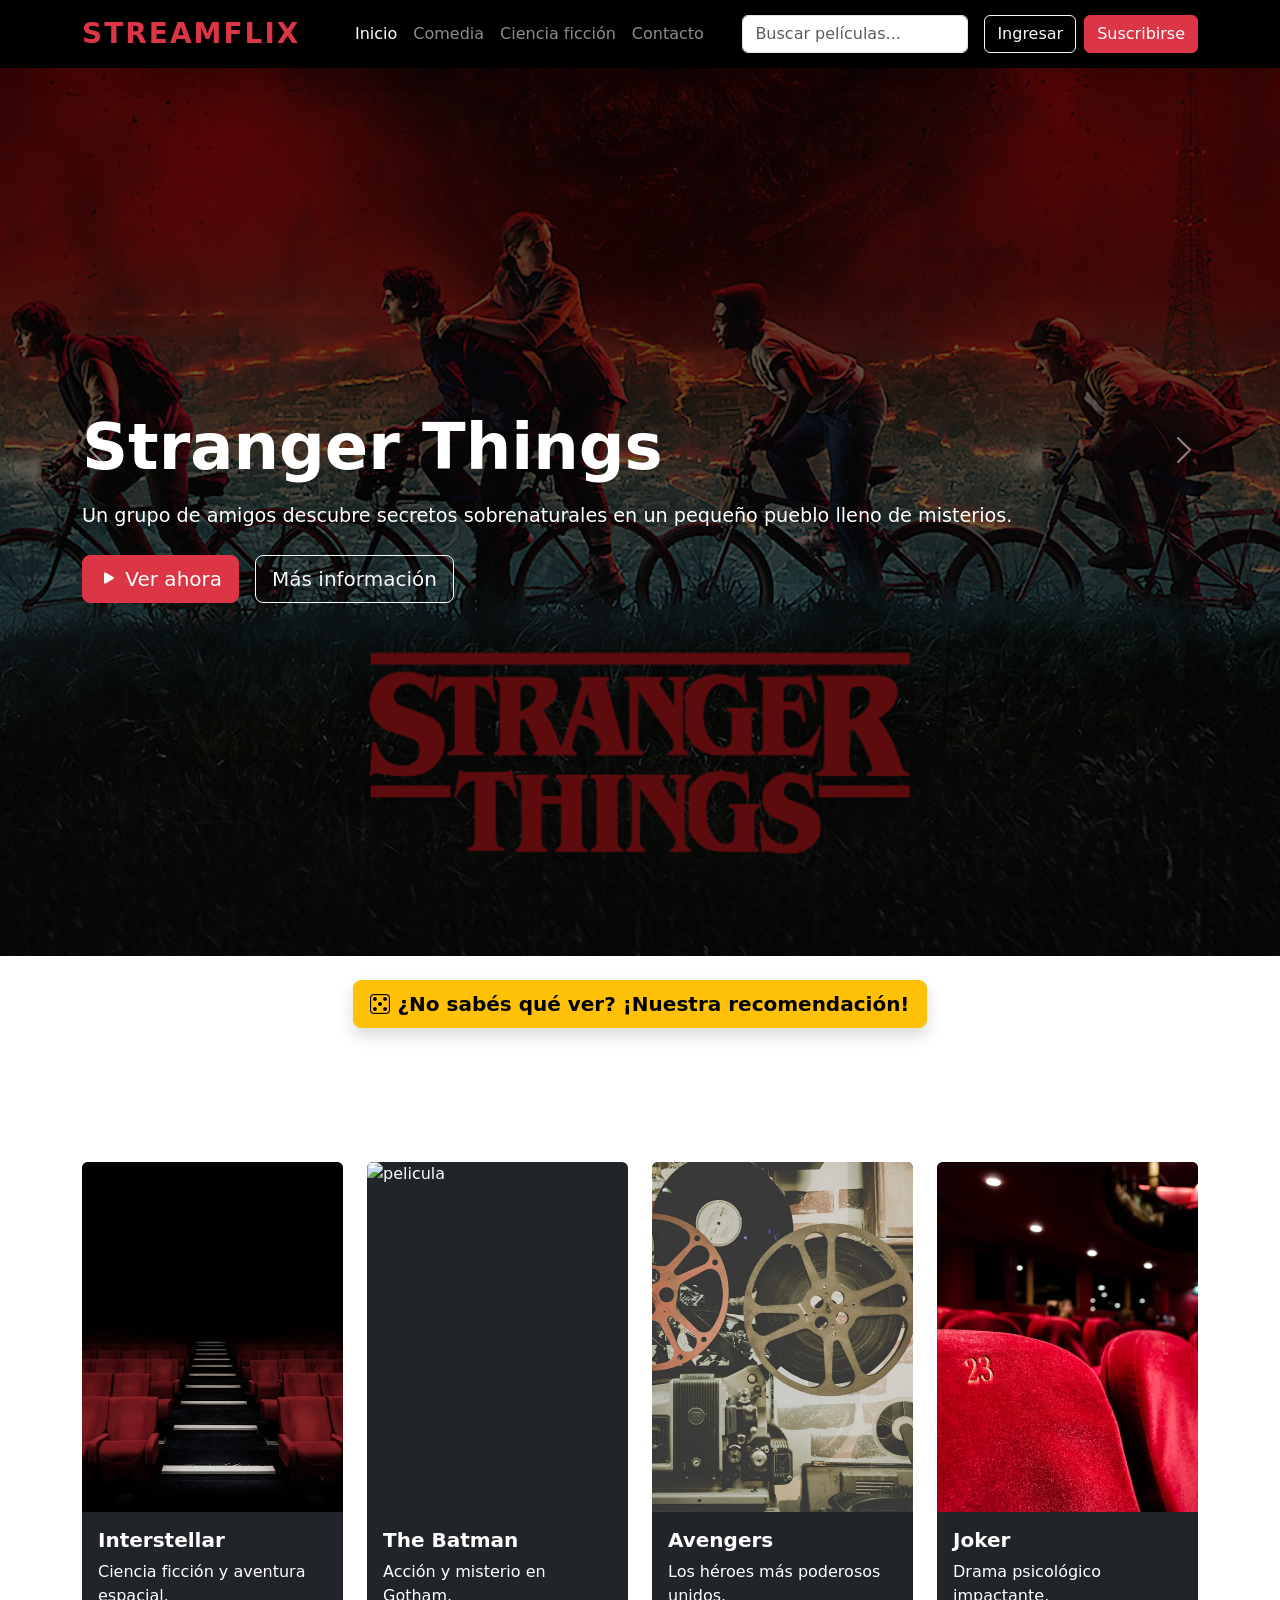
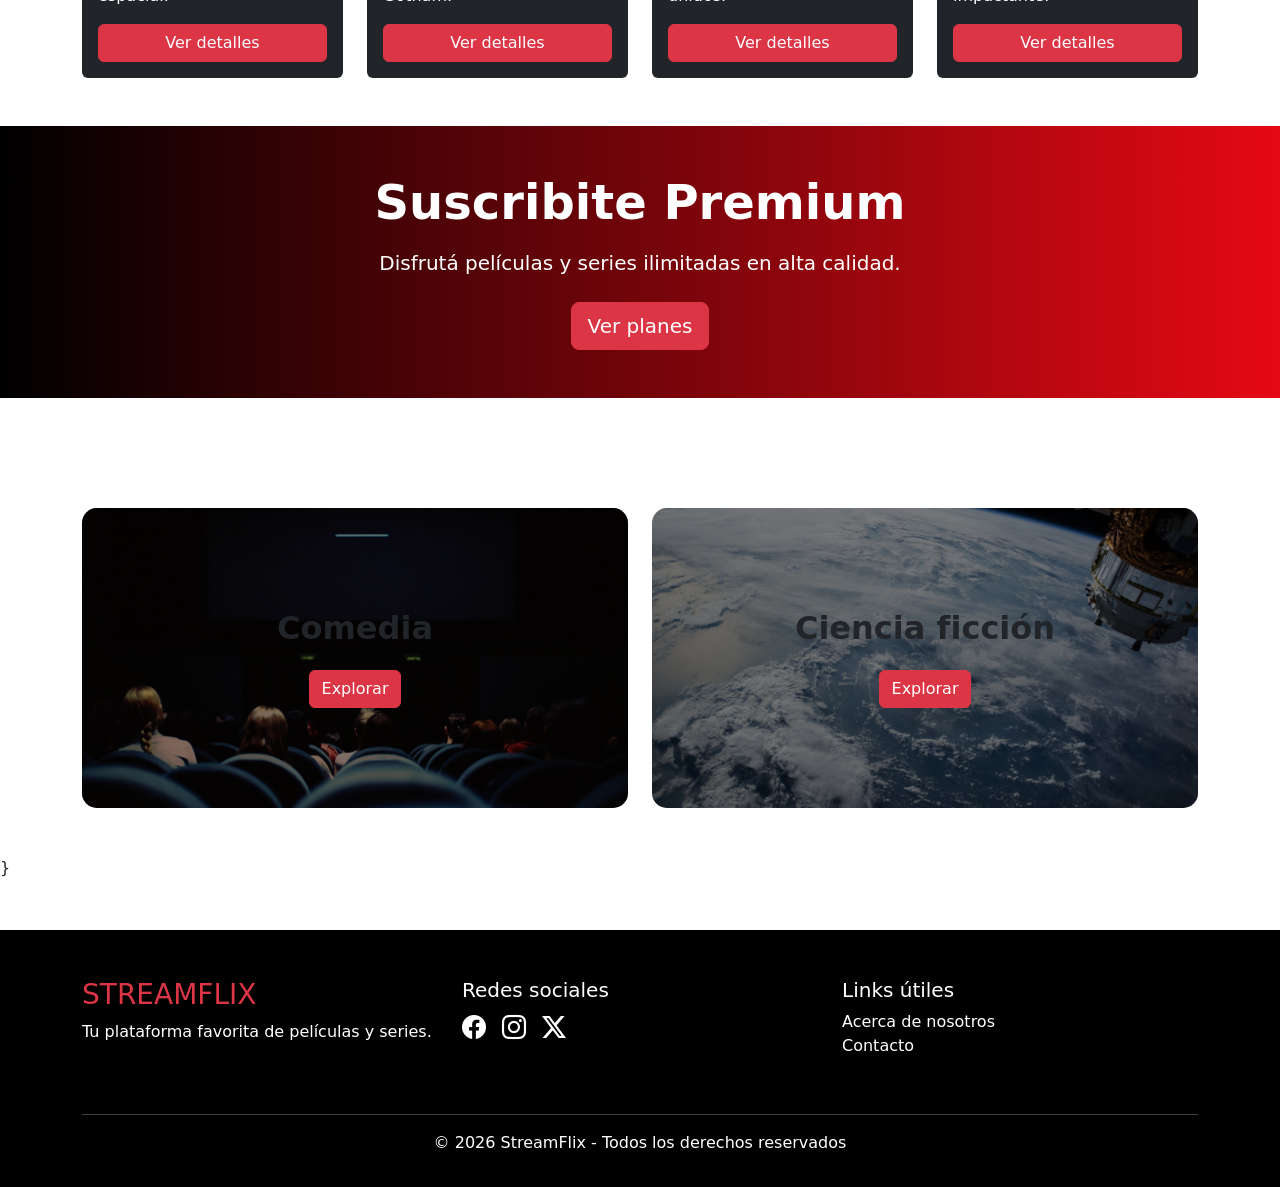
==== index.html @ f0752768 "Merge branch develop" ====
<!DOCTYPE html>
<html lang="es">
<head>
  <meta charset="UTF-8">
  <meta name="viewport" content="width=device-width, initial-scale=1.0">

  <title>StreamFlix</title>
  <link rel="icon" type="image.png" href="./asset/favicon.png">
  <link rel="stylesheet" href="./css/style.css">

  <!-- Bootstrap -->
  <link
    href="https://cdn.jsdelivr.net/npm/bootstrap@5.3.3/dist/css/bootstrap.min.css"
    rel="stylesheet"
  >

  <!-- Bootstrap Icons -->
  <link
    rel="stylesheet"
    href="https://cdn.jsdelivr.net/npm/bootstrap-icons@1.11.3/font/bootstrap-icons.min.css"
  >

  <!-- CSS -->
 
</head>

<body>

  <!-- ================= NAVBAR ================= -->
<header>
  <nav class="navbar navbar-expand-lg navbar-dark bg-black fixed-top shadow">
    <div class="container">

      <!-- Logo -->
      <a class="navbar-brand fw-bold text-danger fs-3" href="#">
        STREAMFLIX
      </a>

      <!-- Botón responsive -->
      <button
        class="navbar-toggler"
        type="button"
        data-bs-toggle="collapse"
        data-bs-target="#menu"
      >
        <span class="navbar-toggler-icon"></span>
      </button>

      <!-- Menú -->
      <div class="collapse navbar-collapse" id="menu">

        <!-- Links -->
        <ul class="navbar-nav mx-auto mb-2 mb-lg-0">

          <li class="nav-item">
            <a class="nav-link active" href="#">
              Inicio
            </a>
          </li>

          <li class="nav-item">
            <a class="nav-link" href="./pages/categoria-comedia.html">
              Comedia
            </a>
          </li>

          <li class="nav-item">
            <a class="nav-link" href="./pages/categoria-cienciaficcion.html">
              Ciencia ficción
            </a>
          </li>

          <li class="nav-item">
            <a class="nav-link" href="./pages/contacto.html">
              Contacto
            </a>
          </li>

        </ul>

        <!-- Buscador -->
        <form class="d-flex me-3 mb-3 mb-lg-0">
          <input
            class="form-control"
            type="search"
            placeholder="Buscar películas..."
          >
        </form>

        <!-- Botones -->
        <div class="d-flex gap-2">

          <a
            href="./pages/login.html"
            class="btn btn-outline-light"
          >
            Ingresar
          </a>

          <a
            href="./pages/suscripcion.html"
            class="btn btn-danger"
          >
            Suscribirse
          </a>

        </div>

      </div>
    </div>
  </nav>
</header>
<main>
  <div id="heroCarousel" class="carousel slide carousel-fade" data-bs-ride="carousel">
    
    <div class="carousel-inner">

      <div class="carousel-item active" data-bs-interval="5000">
        <section class="hero" style="background-image: url('./asset/strangerthings.webp');">
          <div class="hero-overlay">
            <div class="container hero-content text-white">
              <h1 class="display-3 fw-bold mb-3">Stranger Things</h1>
              <p class="lead mb-4">Un grupo de amigos descubre secretos sobrenaturales en un pequeño pueblo lleno de misterios.</p>
              <div class="d-flex gap-3">
                <a href="https://youtu.be/8XFCGvzbJS0" target="_blank" class="btn btn-danger btn-lg"><i class="bi bi-play-fill"></i> Ver ahora</a>
                <a href="#info-stranger" class="btn btn-outline-light btn-lg">Más información</a>
              </div>
            </div>
          </div>
        </section>
      </div> <div class="carousel-item" data-bs-interval="5000">
        <section class="hero" style="background-image: url('./asset/TheBatman.jpeg');">
          <div class="hero-overlay">
            <div class="container hero-content text-white">
              <h1 class="display-3 fw-bold mb-3">The Batman</h1>
              <p class="lead mb-4">En su segundo año luchando contra el crimen, Batman explora la corrupción existente en Gotham.</p>
              <div class="d-flex gap-3">
                <a href="https://youtu.be/8XFCGvzbJS0" target="_blank" class="btn btn-danger btn-lg"><i class="bi bi-play-fill"></i> Ver ahora</a>
                <a href="#info-batman" class="btn btn-outline-light btn-lg">Más información</a>
              </div>
            </div>
          </div>
        </section>
      </div>

      <div class="carousel-item" data-bs-interval="5000">
        <section class="hero" style="background-image: url('./asset/interstellar.png');">
          <div class="hero-overlay">
            <div class="container hero-content text-white">
              <h1 class="display-3 fw-bold mb-3">Interestellar</h1>
              <p class="lead mb-4">Un piloto viaja a través de un agujero de gusano para buscar un nuevo hogar para la humanidad.</p>
              <div class="d-flex gap-3">
                <a href="https://youtu.be/8XFCGvzbJS0" target="_blank" class="btn btn-danger btn-lg"><i class="bi bi-play-fill"></i> Ver ahora</a>
                <a href="#info-interstellar" class="btn btn-outline-light btn-lg">Más información</a>
              </div>
            </div>
          </div>
        </section>
      </div>

    </div>
        </section>
      </div>
      

      <div class="carousel-item" data-bs-interval="5000">
        <section class="hero" style="background-image: url('./asset/TheBatman.jpeg');">
          <div class="hero-overlay">
            <div class="container hero-content text-white">
              <h1 class="display-3 fw-bold mb-3">The Batman</h1>
              <p class="lead mb-4">En su segundo año luchando contra el crimen, Batman explora la corrupción existente en Gotham.</p>
              <div class="d-flex gap-3">
            <a href="https://youtu.be/8XFCGvzbJS0" target="_blank" class="btn btn-danger btn-lg"><i class="bi bi-play-fill"></i> Ver ahora</a>
            <a href="#info-batman" class="btn btn-outline-light btn-lg">Más información</a>
</div>
            </div>
          </div>
        </section>
      </div>

      <div class="carousel-item" data-bs-interval="5000">
        <section class="hero" style="background-image: url('./asset/interstellar.png');">
          <div class="hero-overlay">
            <div class="container hero-content text-white">
              <h1 class="display-3 fw-bold mb-3">Interestellar</h1>
              <p class="lead mb-4">Un piloto viaja a través de un agujero de gusano para buscar un nuevo hogar para la humanidad mientras lucha contra la dilatación del tiempo y el deseo de volver con su hija.</p>
              <div class="d-flex gap-3">
            <a href="https://youtu.be/8XFCGvzbJS0" target="_blank" class="btn btn-danger btn-lg"><i class="bi bi-play-fill"></i> Ver ahora</a>
            <a href="#info-interstellar" class="btn btn-outline-light btn-lg">Más información</a>
            </div>
          </div>
        </section>
      </div>

    </div>

    <button class="carousel-control-prev" type="button" data-bs-target="#heroCarousel" data-bs-slide="prev">
      <span class="carousel-control-prev-icon"></span>
    </button>
    <button class="carousel-control-next" type="button" data-bs-target="#heroCarousel" data-bs-slide="next">
      <span class="carousel-control-next-icon"></span>
    </button>
  </div>
  <!-- ================= PELÍCULAS SUGERIDAS ================= -->
   <div class="container text-center my-4">
    <a href="../streaming/recomendacion-del-dia.html" class="btn btn-warning btn-lg fw-bold shadow">
        <i class="bi bi-dice-5"></i> ¿No sabés qué ver? ¡Nuestra recomendación!
    </a>
</div>

<section class="container py-5">

    <h2 class="text-white mb-4">
      Películas sugeridas
    </h2>

    <div class="row g-4">

      <!-- Card 1 -->
      <div class="col-md-6 col-lg-3">

        <div class="card movie-card bg-dark text-white border-0">

          <img
            src="./asset/photo-7.jpg"
            class="card-img-top"
            alt="pelicula"
          >

          <div class="card-body">

            <h5 class="card-title">
              Interstellar
            </h5>

            <p class="card-text">
              Ciencia ficción y aventura espacial.
            </p>

            <a
              href="./pages/detalle-pelicula.html"
              class="btn btn-danger w-100"
            >
              Ver detalles
            </a>

          </div>

        </div>

      </div>

      <!-- Card 2 -->
      <div class="col-md-6 col-lg-3">

        <div class="card movie-card bg-dark text-white border-0">

          <img
            src="./asset/photo-1.jpg"
            class="card-img-top"
            alt="pelicula"
          >

          <div class="card-body">

            <h5 class="card-title">
              The Batman
            </h5>

            <p class="card-text">
              Acción y misterio en Gotham.
            </p>

            <a
              href="./pages/detalle-pelicula.html"
              class="btn btn-danger w-100"
            >
              Ver detalles
            </a>

          </div>

        </div>

      </div>

      <!-- Card 3 -->
      <div class="col-md-6 col-lg-3">

        <div class="card movie-card bg-dark text-white border-0">

          <img
            src="./asset/photo-6.jpg"
            class="card-img-top"
            alt="pelicula"
          >

          <div class="card-body">

            <h5 class="card-title">
              Avengers
            </h5>

            <p class="card-text">
              Los héroes más poderosos unidos.
            </p>

            <a
              href="./pages/detalle-pelicula.html"
              class="btn btn-danger w-100"
            >
              Ver detalles
            </a>

          </div>

        </div>

      </div>

      <!-- Card 4 -->
      <div class="col-md-6 col-lg-3">

        <div class="card movie-card bg-dark text-white border-0">

          <img
            src="./asset/photo-2.jpg"
            class="card-img-top"
            alt="pelicula"
          >

          <div class="card-body">

            <h5 class="card-title">
              Joker
            </h5>

            <p class="card-text">
              Drama psicológico impactante.
            </p>

            <a
              href="./pages/detalle-pelicula.html"
              class="btn btn-danger w-100"
            >
              Ver detalles
            </a>

          </div>

        </div>

      </div>

    </div>

  </section>

  <!-- ================= BANNER PREMIUM ================= -->

  <section class="premium-banner py-5">

    <div class="container text-center text-white">

      <h2 class="display-5 fw-bold mb-3">
        Suscribite Premium
      </h2>

      <p class="lead mb-4">
        Disfrutá películas y series ilimitadas en alta calidad.
      </p>

      <a
        href="./pages/pages/suscripcion.html"
        class="btn btn-danger btn-lg"
      >
        Ver planes
      </a>

    </div>

  </section>

  <!-- ================= CATEGORÍAS ================= -->

  <section class="container py-5">

    <h2 class="text-white mb-4">
      Categorías populares
    </h2>

    <div class="row g-4">

      <!-- Categoría 1 -->
      <div class="col-md-6">

        <div class="category-card comedy">

          <div class="category-overlay">

            <h3>Comedia</h3>

            <a
              href="./pages/categoria-comedia.html"
              class="btn btn-danger"
            >
              Explorar
            </a>

          </div>

        </div>

      </div>

      <!-- Categoría 2 -->
      <div class="col-md-6">

        <div class="category-card sci-fi">

          <div class="category-overlay">

            <h3>Ciencia ficción</h3>

            <a
              href="./pages/categoria-cienciaficcion.html"
              class="btn btn-danger"
            >
              Explorar
            </a>

          </div>

        </div>

      </div>

    </div>

  </section>}
  <div id="info-stranger" class="info-desplegable">
    <div class="info-contenido">
        <a href="#" class="btn-cerrar">&times;</a>
        <div class="row g-0">
            <div class="col-md-4">
                <img src="./asset/strangerthings.webp" class="img-fluid" alt="ST">
            </div>
            <div class="col-md-8 p-4 text-white">
                <h2 class="text-danger">Stranger Things</h2>
                <p><strong>Director:</strong> Hermanos Duffer</p>
                <p><strong>Actores:</strong> Millie Bobby Brown, Finn Wolfhard</p>
                <p><strong>Trama:</strong> Tras la desaparición de un niño, un pueblo descubre un misterio relacionado con experimentos secretos y una niña extraña.</p>
            </div>
        </div>
    </div>
</div>

<div id="info-batman" class="info-desplegable">
    <div class="info-contenido">
        <a href="#" class="btn-cerrar">&times;</a>
        <div class="row g-0">
            <div class="col-md-4">
                <img src="./asset/TheBatman.jpeg" class="img-fluid" alt="Batman">
            </div>
            <div class="col-md-8 p-4 text-white">
                <h2 class="text-danger">The Batman</h2>
                <p><strong>Director:</strong> Matt Reeves</p>
                <p><strong>Actores:</strong> Robert Pattinson, Zoë Kravitz</p>
                <p><strong>Trama:</strong> Batman investiga la corrupción en Gotham City mientras persigue al Acertijo, un asesino que deja pistas crípticas.</p>
            </div>
        </div>
    </div>
</div>
<div id="info-interstellar" class="info-desplegable">
    <div class="info-contenido">
        <a href="#" class="btn-cerrar">&times;</a>
        <div class="row g-0">
            <div class="col-md-4">
                <img src="./asset/interstellar.png" class="img-fluid h-100 object-fit-cover" alt="Interstellar">
            </div>
            <div class="col-md-8 p-4 text-white">
                <h2 class="text-danger">Interestellar</h2>
                <p><strong>Director:</strong> Christopher Nolan</p>
                <p><strong>Actores:</strong> Matthew McConaughey, Anne Hathaway, Jessica Chastain</p>
                <p><strong>Trama:</strong> Un grupo de científicos y exploradores viaja a través de un agujero de gusano en el espacio para encontrar un nuevo hogar para la humanidad ante el colapso de la Tierra.</p>
            </div>
        </div>
    </div>
</div>
</main>
  <!-- ================= FOOTER ================= -->

  <footer class="bg-black text-white pt-5 pb-3">

    <div class="container">

      <div class="row text-center text-md-start">

        <!-- Columna 1 -->
        <div class="col-md-4 mb-4">

          <h3 class="text-danger">
            STREAMFLIX
          </h3>

          <p>
            Tu plataforma favorita de películas y series.
          </p>

        </div>

        <!-- Columna 2 -->
        <div class="col-md-4 mb-4">

          <h5>
            Redes sociales
          </h5>

          <div class="d-flex gap-3 justify-content-center justify-content-md-start">

            <a href="#" class="text-white fs-4">
              <i class="bi bi-facebook"></i>
            </a>

            <a href="#" class="text-white fs-4">
              <i class="bi bi-instagram"></i>
            </a>

            <a href="#" class="text-white fs-4">
              <i class="bi bi-twitter-x"></i>
            </a>

          </div>

        </div>

        <!-- Columna 3 -->
        <div class="col-md-4 mb-4">

          <h5>
            Links útiles
          </h5>

          <ul class="list-unstyled">

            <li>
              <a
                href="./pages/nosotros.html"
                class="text-white text-decoration-none"
              >
                Acerca de nosotros
              </a>
            </li>

            <li>
              <a
                href="./pages/contacto.html"
                class="text-white text-decoration-none"
              >
                Contacto
              </a>
            </li>

          </ul>

        </div>

      </div>

      <hr>

      <p class="text-center">
        © 2026 StreamFlix - Todos los derechos reservados
      </p>

    </div>

  </footer>

  <!-- Bootstrap JS -->

  <script src="https://cdn.jsdelivr.net/npm/bootstrap@5.3.3/dist/js/bootstrap.bundle.min.js"></script>

  <!-- JS -->
  

</body>
</html>
---- css/style.css ----
:root{

    /* COLORES PRINCIPALES */
    --color-fondo: #141414;
    --color-fondo-secundario: #1f1f1f;
    --color-navbar: #000000;

    /* COLORES DE TEXTO */
    --color-texto: #ffffff;
    --color-texto-secundario: #b3b3b3;

    /* COLOR PRINCIPAL */
    --color-rojo: #e50914;

    /* BOTONES */
    --color-boton-hover: #ff1f1f;

    /* BORDES */
    --color-borde: #333333;

    /* INPUT */
    --color-input: #2b2b2b;

}
*{
  margin: 0;
  padding: 0;
  box-sizing: border-box;
}

body{
  background-color: #141414;
  font-family: Arial, Helvetica, sans-serif;
  color: white;
}

/* navbar */

.navbar{
  background-color: rgba(0,0,0,0.9) !important;
}

.navbar-brand{
  letter-spacing: 2px;
}

.nav-link{
  transition: 0.3s;
}

.nav-link:hover{
  color: #e50914 !important;
}

/* hero */

.hero{
  background-image: url("../asset/photo-.jpg");
  background-size: cover;
  background-position: center;
  height: 100vh;
  position: relative;
}

.hero-overlay {
    background: rgba(0,0,0,0.6);
    width: 100%;
    height: 100%;
    display: flex;
    align-items: center;
    position: relative; /* Clave */
    z-index: 1;
    pointer-events: none;
}
.hero-content {
    max-width: 700px;
    position: relative; /* Clave para el clic */
     z-index: 999;       
    pointer-events: auto;
    position: relative;

   
}
#heroCarousel {
    margin-top: 56px; 
}

.hero h1{
  font-size: 4rem;
}

.hero p{
  font-size: 1.2rem;
}

/* botones */

.btn-danger{
  background-color: #e50914;
  border: none;
  transition: none !important;
  position: relative;
  z-index: 10;
}

.btn-danger:hover{
  background-color: #b20710;

}

/* tarjetas peliculas */

.movie-card{
  overflow: hidden;
  transition: 0.3s;
  border-radius: 10px;
}

.movie-card:hover{
  transform: scale(1.05);
}

.movie-card img{
  height: 350px;
  object-fit: cover;
}

.card-title{
  font-weight: bold;
}

/* banner */

.premium-banner{
  background: linear-gradient(
    to right,
    #000000,
    #e50914
  );
}

/* =========================
   CATEGORÍAS
========================= */

.category-card{
  height: 300px;
  border-radius: 15px;
  overflow: hidden;
  position: relative;
  background-size: cover;
  background-position: center;
}

.comedy{
  background-image: url("../asset/photo-3.jpg");
}

.sci-fi{
  background-image: url("../asset/photo-5.jpg");
}

.category-overlay{
  width: 100%;
  height: 100%;
  background: rgba(0,0,0,0.5);

  display: flex;
  flex-direction: column;
  justify-content: center;
  align-items: center;

  gap: 15px;
}

.category-overlay h3{
  font-size: 2rem;
  font-weight: bold;
}

/* footer */

footer{
  margin-top: 50px;
}

footer a{
  transition: 0.3s;
}

footer a:hover{
  color: #e50914 !important;
}

/* formularios */

.form-control{
  border-radius: 8px;
}

.form-control:focus{
  box-shadow: none;
  border-color: #e50914;
}

/* responsive*/

@media(max-width: 992px){

  .hero{
    height: 80vh;
  }

  .hero h1{
    font-size: 3rem;
  }

}

@media(max-width: 768px){

  .hero{
    text-align: center;
    height: 70vh;
  }

  .hero-content{
    margin: auto;
    position: relative;
    z-index: 5;
  }

  .hero h1{
    font-size: 2.5rem;
  }

  .hero p{
    font-size: 1rem;
  }

  .movie-card img{
    height: 300px;
  }

}

@media(max-width: 576px){

  .hero h1{
    font-size: 2rem;
  }

  .hero{
    height: 65vh;
  }

  .category-card{
    height: 220px;
  }

}
/* 1. sscondemos el contenedor */
.info-desplegable {
    position: fixed;
    top: 0;
    left: 0;
    width: 100%;
    height: 100%;
    background: rgba(0, 0, 0, 0.85); /* Fondo oscuro traslúcido */
    display: none; /* oculto */
    z-index: 9999;
    align-items: center;
    justify-content: center;
}

/* 2. llama al id y lo muestra */
.info-desplegable:target {
    display: flex; /* aparece al presionar el boton*/
}

/* 3. estilo tarjeta blanca/oscura */
.info-contenido {
    background: #1f1f1f;
    width: 90%;
    max-width: 800px;
    border: 2px solid #e50914;
    border-radius: 15px;
    position: relative;
    overflow: hidden;
}

/* 4. boton cerrar */
.btn-cerrar {
    position: absolute;
    top: 10px;
    right: 20px;
    font-size: 30px;
    color: white;
    text-decoration: none;
}

.btn-cerrar:hover {
    color: #e50914;
}
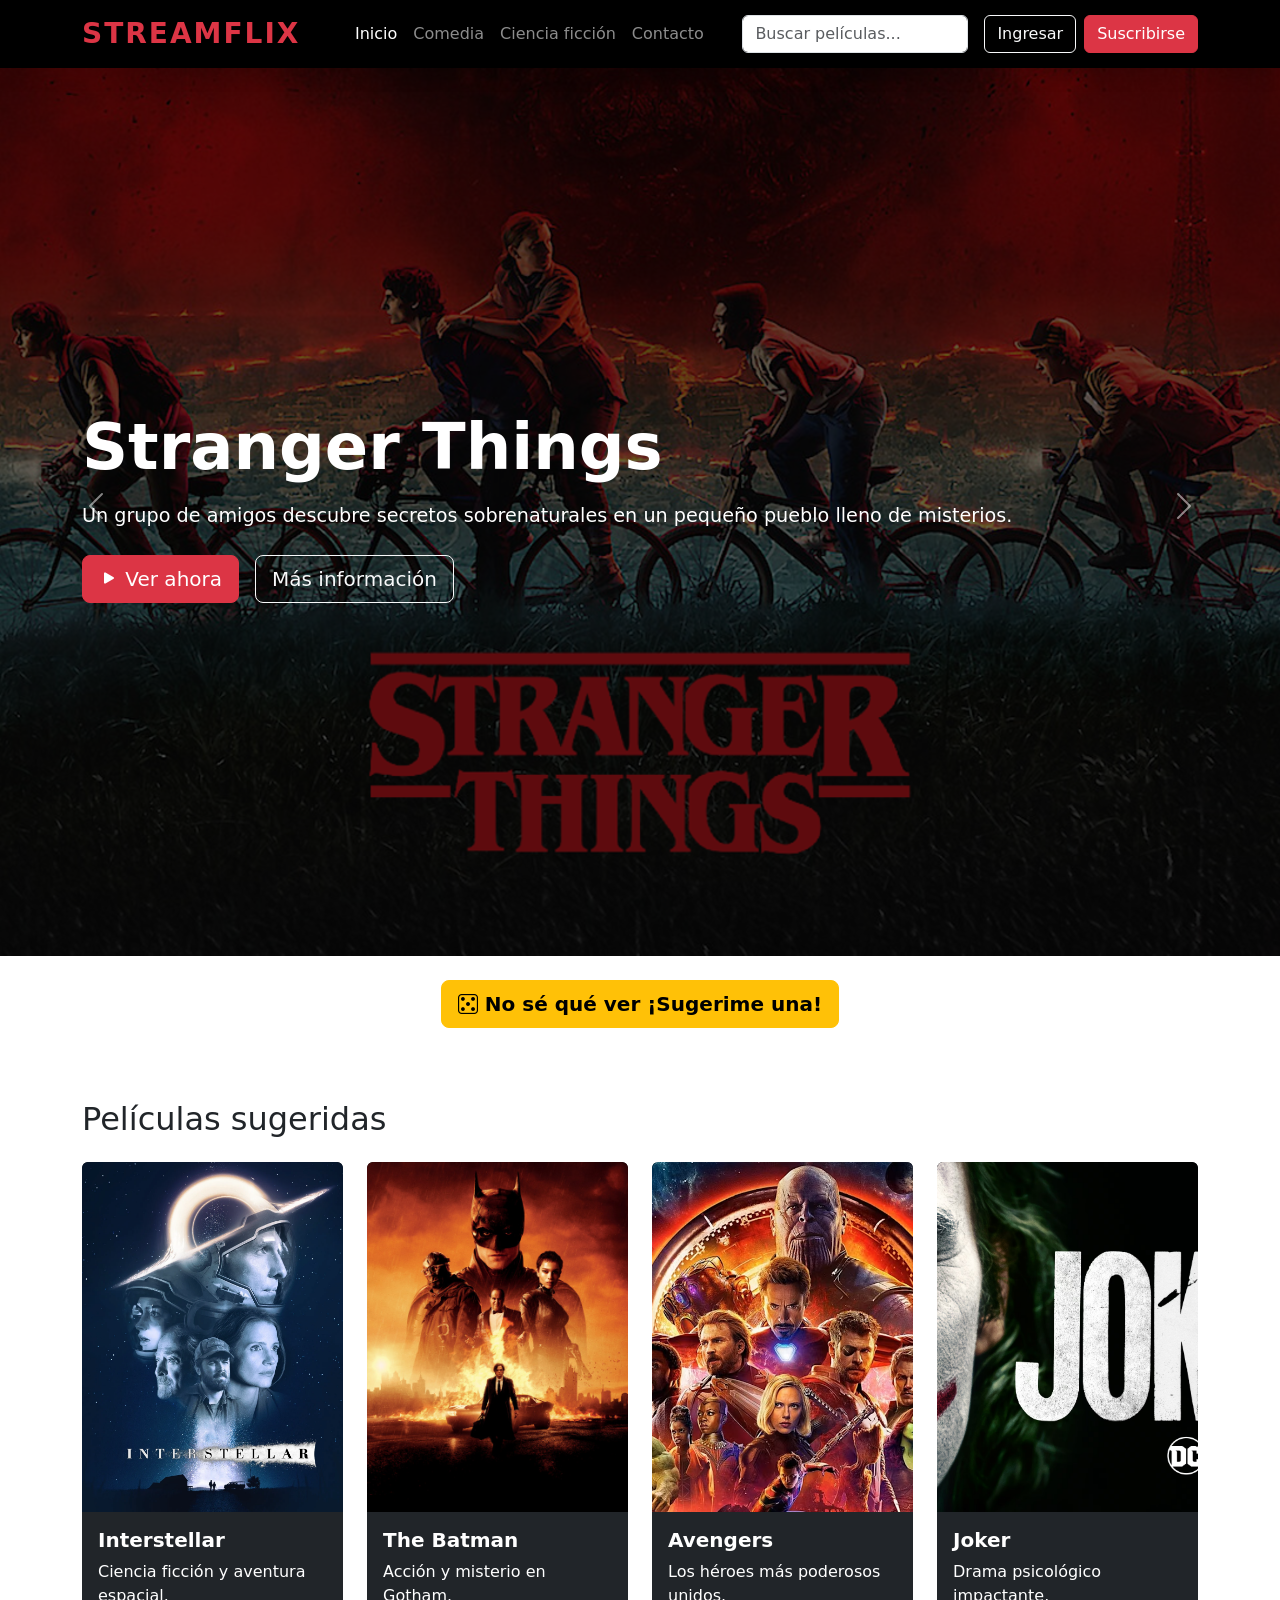
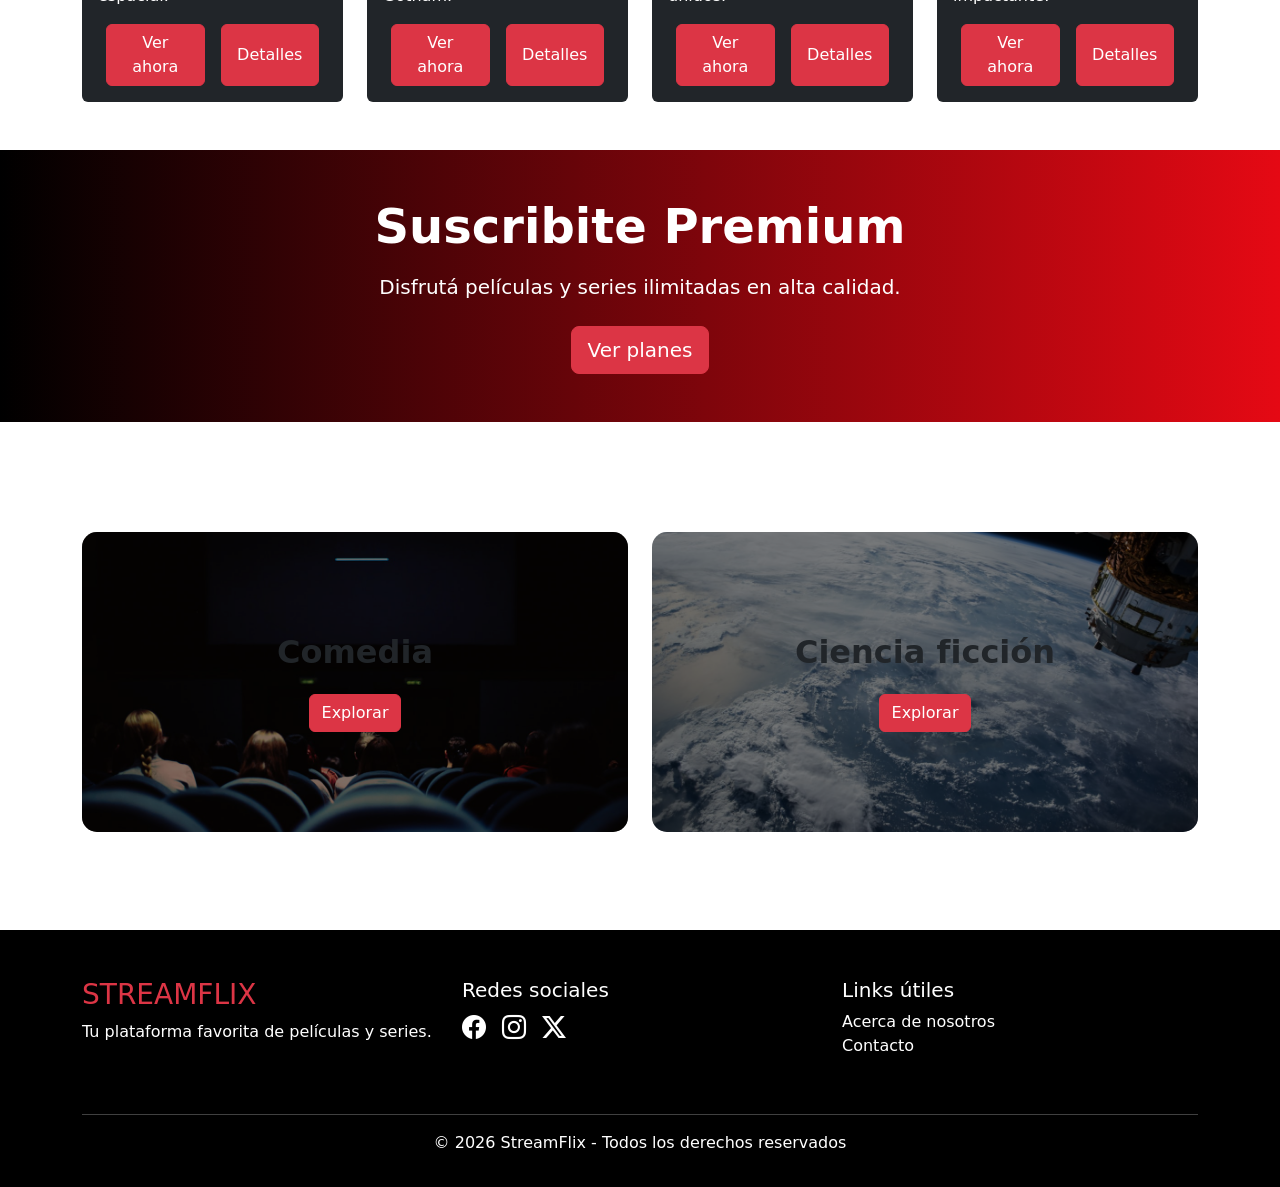
==== commit eae53aaf: "Finalizado la realización de los modales de detalle de las cards" ====
--- a/index.html
+++ b/index.html
@@ -1,5 +1,6 @@
 <!DOCTYPE html>
 <html lang="es">
+
 <head>
   <meta charset="UTF-8">
   <meta name="viewport" content="width=device-width, initial-scale=1.0">
@@ -9,485 +10,532 @@
   <link rel="stylesheet" href="./css/style.css">
 
   <!-- Bootstrap -->
-  <link
-    href="https://cdn.jsdelivr.net/npm/bootstrap@5.3.3/dist/css/bootstrap.min.css"
-    rel="stylesheet"
-  >
+  <link href="https://cdn.jsdelivr.net/npm/bootstrap@5.3.3/dist/css/bootstrap.min.css" rel="stylesheet">
 
   <!-- Bootstrap Icons -->
-  <link
-    rel="stylesheet"
-    href="https://cdn.jsdelivr.net/npm/bootstrap-icons@1.11.3/font/bootstrap-icons.min.css"
-  >
+  <link rel="stylesheet" href="https://cdn.jsdelivr.net/npm/bootstrap-icons@1.11.3/font/bootstrap-icons.min.css">
 
   <!-- CSS -->
- 
+
 </head>
 
 <body>
 
   <!-- ================= NAVBAR ================= -->
-<header>
-  <nav class="navbar navbar-expand-lg navbar-dark bg-black fixed-top shadow">
-    <div class="container">
-
-      <!-- Logo -->
-      <a class="navbar-brand fw-bold text-danger fs-3" href="#">
-        STREAMFLIX
-      </a>
-
-      <!-- Botón responsive -->
-      <button
-        class="navbar-toggler"
-        type="button"
-        data-bs-toggle="collapse"
-        data-bs-target="#menu"
-      >
-        <span class="navbar-toggler-icon"></span>
+  <header>
+    <nav class="navbar navbar-expand-lg navbar-dark bg-black fixed-top shadow">
+      <div class="container">
+
+        <!-- Logo -->
+        <a class="navbar-brand fw-bold text-danger fs-3" href="#">
+          STREAMFLIX
+        </a>
+
+        <!-- Botón responsive -->
+        <button class="navbar-toggler" type="button" data-bs-toggle="collapse" data-bs-target="#menu">
+          <span class="navbar-toggler-icon"></span>
+        </button>
+
+        <!-- Menú -->
+        <div class="collapse navbar-collapse" id="menu">
+
+          <!-- Links -->
+          <ul class="navbar-nav mx-auto mb-2 mb-lg-0">
+
+            <li class="nav-item">
+              <a class="nav-link active" href="#">
+                Inicio
+              </a>
+            </li>
+
+            <li class="nav-item">
+              <a class="nav-link" href="./pages/categoria-comedia.html">
+                Comedia
+              </a>
+            </li>
+
+            <li class="nav-item">
+              <a class="nav-link" href="./pages/categoria-cienciaficcion.html">
+                Ciencia ficción
+              </a>
+            </li>
+
+            <li class="nav-item">
+              <a class="nav-link" href="./pages/contacto.html">
+                Contacto
+              </a>
+            </li>
+
+          </ul>
+
+          <!-- Buscador -->
+          <form class="d-flex me-3 mb-3 mb-lg-0">
+            <input class="form-control" type="search" placeholder="Buscar películas...">
+          </form>
+
+          <!-- Botones -->
+          <div class="d-flex gap-2">
+
+            <a href="./pages/login.html" class="btn btn-outline-light">
+              Ingresar
+            </a>
+
+            <a href="./pages/suscripcion.html" class="btn btn-danger">
+              Suscribirse
+            </a>
+
+          </div>
+
+        </div>
+      </div>
+    </nav>
+  </header>
+  <main>
+    <div id="heroCarousel" class="carousel slide carousel-fade" data-bs-ride="carousel">
+      <div class="carousel-inner">
+
+        <div class="carousel-item active" data-bs-interval="5000">
+          <section class="hero" style="background-image: url('./asset/strangerthings.webp');">
+            <div class="hero-overlay">
+              <div class="container hero-content text-white">
+                <h1 class="display-3 fw-bold mb-3">Stranger Things</h1>
+                <p class="lead mb-4">Un grupo de amigos descubre secretos sobrenaturales en un pequeño pueblo lleno de
+                  misterios.</p>
+                <div class="d-flex gap-3">
+                  <a href="https://youtu.be/8XFCGvzbJS0?si=hk1-6i3dvdXOa7lI" target="_blank"
+                    class="btn btn-danger btn-lg"><i class="bi bi-play-fill"></i> Ver ahora</a>
+                  <button onclick="mostrarInfo('Stranger Things')" class="btn btn-outline-light btn-lg">Más
+                    información</button>
+                </div>
+              </div>
+            </div>
+          </section>
+        </div>
+
+        <div class="carousel-item" data-bs-interval="5000">
+          <section class="hero" style="background-image: url('./asset/TheBatman.jpeg');">
+            <div class="hero-overlay">
+              <div class="container hero-content text-white">
+                <h1 class="display-3 fw-bold mb-3">The Batman</h1>
+                <p class="lead mb-4">En su segundo año luchando contra el crimen, Batman explora la corrupción existente
+                  en Gotham.</p>
+                <div class="d-flex gap-3">
+                  <a href="https://youtu.be/-HskackENos?si=9Exgv6Biqqm0IoVn" target="_blank"
+                    class="btn btn-danger btn-lg"><i class="bi bi-play-fill"></i> Ver ahora</a>
+                  <button onclick="mostrarInfo('The Batman')" class="btn btn-outline-light btn-lg">Más
+                    información</button>
+                </div>
+              </div>
+            </div>
+          </section>
+        </div>
+
+        <div class="carousel-item" data-bs-interval="5000">
+          <section class="hero" style="background-image: url('./asset/interstellar.png');">
+            <div class="hero-overlay">
+              <div class="container hero-content text-white">
+                <h1 class="display-3 fw-bold mb-3">Interestellar</h1>
+                <p class="lead mb-4">Un piloto viaja a través de un agujero de gusano para buscar un nuevo hogar para la
+                  humanidad mientras lucha contra la dilatación del tiempo y el deseo de volver con su hija.</p>
+                <div class="d-flex gap-3">
+                  <a href="https://www.youtube.com/watch?v=LYS2O1nl9iM" target="_blank" class="btn btn-danger btn-lg"><i
+                      class="bi bi-play-fill"></i> Ver ahora</a>
+                  <button onclick="mostrarInfo('Interstellar')" class="btn btn-outline-light btn-lg">Más
+                    información</button>
+                </div>
+              </div>
+            </div>
+          </section>
+        </div>
+
+      </div>
+
+      <button class="carousel-control-prev" type="button" data-bs-target="#heroCarousel" data-bs-slide="prev">
+        <span class="carousel-control-prev-icon"></span>
       </button>
-
-      <!-- Menú -->
-      <div class="collapse navbar-collapse" id="menu">
-
-        <!-- Links -->
-        <ul class="navbar-nav mx-auto mb-2 mb-lg-0">
-
-          <li class="nav-item">
-            <a class="nav-link active" href="#">
-              Inicio
-            </a>
-          </li>
-
-          <li class="nav-item">
-            <a class="nav-link" href="./pages/categoria-comedia.html">
-              Comedia
-            </a>
-          </li>
-
-          <li class="nav-item">
-            <a class="nav-link" href="./pages/categoria-cienciaficcion.html">
-              Ciencia ficción
-            </a>
-          </li>
-
-          <li class="nav-item">
-            <a class="nav-link" href="./pages/contacto.html">
-              Contacto
-            </a>
-          </li>
-
-        </ul>
-
-        <!-- Buscador -->
-        <form class="d-flex me-3 mb-3 mb-lg-0">
-          <input
-            class="form-control"
-            type="search"
-            placeholder="Buscar películas..."
-          >
-        </form>
-
-        <!-- Botones -->
-        <div class="d-flex gap-2">
-
-          <a
-            href="./pages/login.html"
-            class="btn btn-outline-light"
-          >
-            Ingresar
-          </a>
-
-          <a
-            href="./pages/suscripcion.html"
-            class="btn btn-danger"
-          >
-            Suscribirse
-          </a>
-
-        </div>
-
-      </div>
-    </div>
-  </nav>
-</header>
-<main>
-  <div id="heroCarousel" class="carousel slide carousel-fade" data-bs-ride="carousel">
-    
-    <div class="carousel-inner">
-
-      <div class="carousel-item active" data-bs-interval="5000">
-        <section class="hero" style="background-image: url('./asset/strangerthings.webp');">
-          <div class="hero-overlay">
-            <div class="container hero-content text-white">
-              <h1 class="display-3 fw-bold mb-3">Stranger Things</h1>
-              <p class="lead mb-4">Un grupo de amigos descubre secretos sobrenaturales en un pequeño pueblo lleno de misterios.</p>
-              <div class="d-flex gap-3">
-                <a href="https://youtu.be/8XFCGvzbJS0" target="_blank" class="btn btn-danger btn-lg"><i class="bi bi-play-fill"></i> Ver ahora</a>
-                <a href="#info-stranger" class="btn btn-outline-light btn-lg">Más información</a>
+      <button class="carousel-control-next" type="button" data-bs-target="#heroCarousel" data-bs-slide="next">
+        <span class="carousel-control-next-icon"></span>
+      </button>
+    </div>
+    <!-- ================= PELÍCULAS SUGERIDAS ================= -->
+
+    <div class="container text-center my-4">
+      <button onclick="sugerirPelicula()" class="btn btn-warning btn-lg fw-bold">
+        <i class="bi bi-dice-5"></i> No sé qué ver ¡Sugerime una!
+      </button>
+    </div>
+    <section class="container py-5">
+
+      <h2 class="mb-4">
+        Películas sugeridas
+      </h2>
+
+      <div class="row g-4">
+
+        <!-- Card 1 -->
+        <div class="col-md-6 col-lg-3">
+
+          <div class="card movie-card bg-dark text-white border-0">
+
+            <img src="./asset/Interstellar-card.webp" class="card-img-top" alt="Imagen pelicula interestellar">
+
+            <div class="card-body">
+
+              <h5 class="card-title">
+                Interstellar
+              </h5>
+
+              <p class="card-text">
+                Ciencia ficción y aventura espacial.
+              </p>
+              <div class="d-flex justify-content-around">
+                <a href="https://www.youtube.com/watch?v=LYS2O1nl9iM" class="btn btn-danger w-50 mx-2" target="_blank">Ver ahora</a>
+                <button type="button" class="btn btn-danger w-50 mx-2" data-bs-toggle="modal"
+                  data-bs-target="#modalInterstellar">
+                  Detalles
+                </button>
               </div>
-            </div>
-          </div>
-        </section>
-      </div> <div class="carousel-item" data-bs-interval="5000">
-        <section class="hero" style="background-image: url('./asset/TheBatman.jpeg');">
-          <div class="hero-overlay">
-            <div class="container hero-content text-white">
-              <h1 class="display-3 fw-bold mb-3">The Batman</h1>
-              <p class="lead mb-4">En su segundo año luchando contra el crimen, Batman explora la corrupción existente en Gotham.</p>
-              <div class="d-flex gap-3">
-                <a href="https://youtu.be/8XFCGvzbJS0" target="_blank" class="btn btn-danger btn-lg"><i class="bi bi-play-fill"></i> Ver ahora</a>
-                <a href="#info-batman" class="btn btn-outline-light btn-lg">Más información</a>
+
+
+            </div>
+
+          </div>
+
+        </div>
+
+        <!-- Card 2 -->
+        <div class="col-md-6 col-lg-3">
+
+          <div class="card movie-card bg-dark text-white border-0">
+
+            <img src="./asset/Batman-modal.jpg" class="card-img-top" alt="Imagen pelicula Batman">
+
+            <div class="card-body">
+
+              <h5 class="card-title">
+                The Batman
+              </h5>
+
+              <p class="card-text">
+                Acción y misterio en Gotham.
+              </p>
+
+              <div class="d-flex justify-content-around">
+                <a href="https://www.youtube.com/watch?v=YNl8yV8oPZM" class="btn btn-danger w-50 mx-2" target="_blank">Ver ahora</a>
+                <button type="button" class="btn btn-danger w-50 mx-2" data-bs-toggle="modal"
+                  data-bs-target="#modalBatman">
+                  Detalles
+                </button>
               </div>
-            </div>
-          </div>
-        </section>
-      </div>
-
-      <div class="carousel-item" data-bs-interval="5000">
-        <section class="hero" style="background-image: url('./asset/interstellar.png');">
-          <div class="hero-overlay">
-            <div class="container hero-content text-white">
-              <h1 class="display-3 fw-bold mb-3">Interestellar</h1>
-              <p class="lead mb-4">Un piloto viaja a través de un agujero de gusano para buscar un nuevo hogar para la humanidad.</p>
-              <div class="d-flex gap-3">
-                <a href="https://youtu.be/8XFCGvzbJS0" target="_blank" class="btn btn-danger btn-lg"><i class="bi bi-play-fill"></i> Ver ahora</a>
-                <a href="#info-interstellar" class="btn btn-outline-light btn-lg">Más información</a>
+
+            </div>
+
+          </div>
+
+        </div>
+
+        <!-- Card 3 -->
+        <div class="col-md-6 col-lg-3">
+
+          <div class="card movie-card bg-dark text-white border-0">
+
+            <img src="./asset/avengers-modal.avif" class="card-img-top" alt="Imagen pelicula Avengers">
+
+            <div class="card-body">
+
+              <h5 class="card-title">
+                Avengers
+              </h5>
+
+              <p class="card-text">
+                Los héroes más poderosos unidos.
+              </p>
+
+              <div class="d-flex justify-content-around">
+                <a href="https://www.youtube.com/watch?v=NzsDtHCdhGc" class="btn btn-danger w-50 mx-2" target="_blank">Ver ahora</a>
+                <button type="button" class="btn btn-danger w-50 mx-2" data-bs-toggle="modal"
+                  data-bs-target="#modalAvengers">
+                  Detalles
+                </button>
               </div>
-            </div>
-          </div>
-        </section>
-      </div>
-
-    </div>
-        </section>
-      </div>
-      
-
-      <div class="carousel-item" data-bs-interval="5000">
-        <section class="hero" style="background-image: url('./asset/TheBatman.jpeg');">
-          <div class="hero-overlay">
-            <div class="container hero-content text-white">
-              <h1 class="display-3 fw-bold mb-3">The Batman</h1>
-              <p class="lead mb-4">En su segundo año luchando contra el crimen, Batman explora la corrupción existente en Gotham.</p>
-              <div class="d-flex gap-3">
-            <a href="https://youtu.be/8XFCGvzbJS0" target="_blank" class="btn btn-danger btn-lg"><i class="bi bi-play-fill"></i> Ver ahora</a>
-            <a href="#info-batman" class="btn btn-outline-light btn-lg">Más información</a>
-</div>
-            </div>
-          </div>
-        </section>
-      </div>
-
-      <div class="carousel-item" data-bs-interval="5000">
-        <section class="hero" style="background-image: url('./asset/interstellar.png');">
-          <div class="hero-overlay">
-            <div class="container hero-content text-white">
-              <h1 class="display-3 fw-bold mb-3">Interestellar</h1>
-              <p class="lead mb-4">Un piloto viaja a través de un agujero de gusano para buscar un nuevo hogar para la humanidad mientras lucha contra la dilatación del tiempo y el deseo de volver con su hija.</p>
-              <div class="d-flex gap-3">
-            <a href="https://youtu.be/8XFCGvzbJS0" target="_blank" class="btn btn-danger btn-lg"><i class="bi bi-play-fill"></i> Ver ahora</a>
-            <a href="#info-interstellar" class="btn btn-outline-light btn-lg">Más información</a>
-            </div>
-          </div>
-        </section>
-      </div>
-
-    </div>
-
-    <button class="carousel-control-prev" type="button" data-bs-target="#heroCarousel" data-bs-slide="prev">
-      <span class="carousel-control-prev-icon"></span>
-    </button>
-    <button class="carousel-control-next" type="button" data-bs-target="#heroCarousel" data-bs-slide="next">
-      <span class="carousel-control-next-icon"></span>
-    </button>
-  </div>
-  <!-- ================= PELÍCULAS SUGERIDAS ================= -->
-   <div class="container text-center my-4">
-    <a href="../streaming/recomendacion-del-dia.html" class="btn btn-warning btn-lg fw-bold shadow">
-        <i class="bi bi-dice-5"></i> ¿No sabés qué ver? ¡Nuestra recomendación!
-    </a>
-</div>
-
-<section class="container py-5">
-
-    <h2 class="text-white mb-4">
-      Películas sugeridas
-    </h2>
-
-    <div class="row g-4">
-
-      <!-- Card 1 -->
-      <div class="col-md-6 col-lg-3">
-
-        <div class="card movie-card bg-dark text-white border-0">
-
-          <img
-            src="./asset/photo-7.jpg"
-            class="card-img-top"
-            alt="pelicula"
-          >
-
-          <div class="card-body">
-
-            <h5 class="card-title">
-              Interstellar
-            </h5>
-
-            <p class="card-text">
-              Ciencia ficción y aventura espacial.
+
+            </div>
+
+          </div>
+
+        </div>
+
+        <!-- Card 4 -->
+        <div class="col-md-6 col-lg-3">
+
+          <div class="card movie-card bg-dark text-white border-0">
+
+            <img src="./asset/joker-modal.avif" class="card-img-top" alt="imagen pelicula Joker">
+
+            <div class="card-body">
+
+              <h5 class="card-title">
+                Joker
+              </h5>
+
+              <p class="card-text">
+                Drama psicológico impactante.
+              </p>
+
+              <div class="d-flex justify-content-around">
+                <a href="https://www.youtube.com/watch?v=t433PEQGErc" class="btn btn-danger w-50 mx-2" target="_blank">Ver ahora</a>
+                <button type="button" class="btn btn-danger w-50 mx-2" data-bs-toggle="modal"
+                  data-bs-target="#modalJoker">
+                  Detalles
+                </button>
+              </div>
+
+            </div>
+
+          </div>
+
+        </div>
+
+      </div>
+
+    </section>
+
+    <!-- Modal CARDS-->
+
+    <!-- MODAL CARD INTERESTELLAR -->
+    <div class="modal fade" id="modalInterstellar" tabindex="-1">
+      <div class="modal-dialog modal-dialog-centered modal-lg">
+
+        <div class="modal-content pelicula-modal pelicula-interstellar">
+
+          <!-- botón cerrar -->
+          <button type="button" class="btn-close btn-close-white cerrar-modal" data-bs-dismiss="modal">
+          </button>
+
+          <!-- overlay oscuro -->
+          <div class="overlay"></div>
+
+          <!-- contenido -->
+          <div class="contenido-modal">
+
+            <h1 class="titulo-pelicula">INTERESTELLAR</h1>
+
+            <div class="tags">
+              <span>2014</span>
+              <span>13+</span>
+              <span>CIENCIA FICCIÓN</span>
+              <span>DRAMA</span>
+            </div>
+
+            <p class="descripcion">
+              En un futuro cercano, la Tierra se vuelve inhabitable debido a la escasez de alimentos y tormentas de polvo. 
             </p>
 
-            <a
-              href="./pages/detalle-pelicula.html"
-              class="btn btn-danger w-100"
-            >
-              Ver detalles
-            </a>
-
-          </div>
-
-        </div>
-
-      </div>
-
-      <!-- Card 2 -->
-      <div class="col-md-6 col-lg-3">
-
-        <div class="card movie-card bg-dark text-white border-0">
-
-          <img
-            src="./asset/photo-1.jpg"
-            class="card-img-top"
-            alt="pelicula"
-          >
-
-          <div class="card-body">
-
-            <h5 class="card-title">
-              The Batman
-            </h5>
-
-            <p class="card-text">
-              Acción y misterio en Gotham.
+
+            <a href="https://www.youtube.com/watch?v=LYS2O1nl9iM" class="btn btn-danger btn-lg" target="_blank">Ver ahora <i class="bi bi-play"></i></a>
+
+          </div>
+
+        </div>
+
+      </div>
+    </div>
+
+    <!-- MODAL CARD BATMAN -->
+
+    <div class="modal fade" id="modalBatman" tabindex="-1">
+      <div class="modal-dialog modal-dialog-centered modal-lg">
+
+        <div class="modal-content pelicula-modal pelicula-batman">
+
+          <!-- botón cerrar -->
+          <button type="button" class="btn-close btn-close-white cerrar-modal" data-bs-dismiss="modal">
+          </button>
+
+          <!-- overlay oscuro -->
+          <div class="overlay"></div>
+
+          <!-- contenido -->
+          <div class="contenido-modal">
+
+            <h1 class="titulo-pelicula">THE BATMAN</h1>
+
+            <div class="tags">
+              <span>2022</span>
+              <span>13+</span>
+              <span>ACCION</span>
+              <span>CRIMEN</span>
+            </div>
+
+            <p class="descripcion">
+              Un asesino serial acecha a la élite de Gotham City dejando un rastro de pistas crípticas. En un perturbador juego psicológico del gato y el ratón, Batman debe sumergirse en los rincones más oscuros de la ciudad para descifrar la mente de un sádico criminal antes de que sea tarde. 
             </p>
 
-            <a
-              href="./pages/detalle-pelicula.html"
-              class="btn btn-danger w-100"
-            >
-              Ver detalles
-            </a>
-
-          </div>
-
-        </div>
-
-      </div>
-
-      <!-- Card 3 -->
-      <div class="col-md-6 col-lg-3">
-
-        <div class="card movie-card bg-dark text-white border-0">
-
-          <img
-            src="./asset/photo-6.jpg"
-            class="card-img-top"
-            alt="pelicula"
-          >
-
-          <div class="card-body">
-
-            <h5 class="card-title">
-              Avengers
-            </h5>
-
-            <p class="card-text">
-              Los héroes más poderosos unidos.
+            <a href="https://www.youtube.com/watch?v=YNl8yV8oPZM" class="btn btn-danger btn-lg" target="_blank">Ver ahora <i class="bi bi-play"></i></a>
+
+          </div>
+
+        </div>
+
+      </div>
+    </div>
+
+    <!-- MODAL CARD AVENGERS -->
+
+    <div class="modal fade" id="modalAvengers" tabindex="-1">
+      <div class="modal-dialog modal-dialog-centered modal-lg">
+
+        <div class="modal-content pelicula-modal pelicula-avengers">
+
+          <!-- botón cerrar -->
+          <button type="button" class="btn-close btn-close-white cerrar-modal" data-bs-dismiss="modal">
+          </button>
+
+          <!-- overlay oscuro -->
+          <div class="overlay"></div>
+
+          <!-- contenido -->
+          <div class="contenido-modal">
+
+            <h1 class="titulo-pelicula">AVENGERS</h1>
+
+            <div class="tags">
+              <span>2012</span>
+              <span>13+</span>
+              <span>ACCION</span>
+              <span>AVENTURA</span>
+              <span>CIENCIA FICCION</span>
+            </div>
+
+            <p class="descripcion">
+              Cuando una fuerza enemiga inesperada amenaza la seguridad global, Nick Fury se ve obligado a reunir a los superhéroes más poderosos del planeta para salvar a la Tierra de un desastre inminente. 
             </p>
 
-            <a
-              href="./pages/detalle-pelicula.html"
-              class="btn btn-danger w-100"
-            >
-              Ver detalles
-            </a>
-
-          </div>
-
-        </div>
-
-      </div>
-
-      <!-- Card 4 -->
-      <div class="col-md-6 col-lg-3">
-
-        <div class="card movie-card bg-dark text-white border-0">
-
-          <img
-            src="./asset/photo-2.jpg"
-            class="card-img-top"
-            alt="pelicula"
-          >
-
-          <div class="card-body">
-
-            <h5 class="card-title">
-              Joker
-            </h5>
-
-            <p class="card-text">
-              Drama psicológico impactante.
+            <a href="https://www.youtube.com/watch?v=NzsDtHCdhGc" class="btn btn-danger btn-lg" target="_blank">Ver ahora <i class="bi bi-play"></i></a>
+
+          </div>
+
+        </div>
+
+      </div>
+    </div>
+
+    <!-- MODAL CARD JOKER -->
+
+    <div class="modal fade" id="modalJoker" tabindex="-1">
+      <div class="modal-dialog modal-dialog-centered modal-lg">
+
+        <div class="modal-content pelicula-modal pelicula-joker">
+
+          <!-- botón cerrar -->
+          <button type="button" class="btn-close btn-close-white cerrar-modal" data-bs-dismiss="modal">
+          </button>
+
+          <!-- overlay oscuro -->
+          <div class="overlay"></div>
+
+          <!-- contenido -->
+          <div class="contenido-modal">
+
+            <h1 class="titulo-pelicula">JOKER</h1>
+
+            <div class="tags">
+              <span>2019</span>
+              <span>13+</span>
+              <span>DRAMA PSICOLOGICO</span>
+              <span>SUSPENSO</span>
+              <span>CRIMEN</span>
+            </div>
+
+            <p class="descripcion">
+              Arthur Fleck, un comediante frustrado y marginado por una sociedad indiferente en Gotham City, sufre un doloroso declive psicológico. Su descenso hacia la locura y el nihilismo termina desatando una violenta revolución contracultural y dando origen al icónico agente del caos
             </p>
 
-            <a
-              href="./pages/detalle-pelicula.html"
-              class="btn btn-danger w-100"
-            >
-              Ver detalles
-            </a>
-
-          </div>
-
-        </div>
-
-      </div>
-
-    </div>
-
-  </section>
-
-  <!-- ================= BANNER PREMIUM ================= -->
-
-  <section class="premium-banner py-5">
-
-    <div class="container text-center text-white">
-
-      <h2 class="display-5 fw-bold mb-3">
-        Suscribite Premium
+            <a href="https://www.youtube.com/watch?v=t433PEQGErc" class="btn btn-danger btn-lg" target="_blank">Ver ahora <i class="bi bi-play"></i></a>
+
+          </div>
+
+        </div>
+
+      </div>
+    </div>
+
+    <!-- FIN MODAL CARDS -->
+
+    <!-- ================= BANNER PREMIUM ================= -->
+
+    <section class="premium-banner py-5">
+
+      <div class="container text-center text-white">
+
+        <h2 class="display-5 fw-bold mb-3">
+          Suscribite Premium
+        </h2>
+
+        <p class="lead mb-4">
+          Disfrutá películas y series ilimitadas en alta calidad.
+        </p>
+
+        <a href="./pages/suscripcion.html" class="btn btn-danger btn-lg">
+          Ver planes
+        </a>
+
+      </div>
+
+    </section>
+
+    <!-- ================= CATEGORÍAS ================= -->
+
+    <section class="container py-5">
+
+      <h2 class="text-white mb-4">
+        Categorías populares
       </h2>
 
-      <p class="lead mb-4">
-        Disfrutá películas y series ilimitadas en alta calidad.
-      </p>
-
-      <a
-        href="./pages/pages/suscripcion.html"
-        class="btn btn-danger btn-lg"
-      >
-        Ver planes
-      </a>
-
-    </div>
-
-  </section>
-
-  <!-- ================= CATEGORÍAS ================= -->
-
-  <section class="container py-5">
-
-    <h2 class="text-white mb-4">
-      Categorías populares
-    </h2>
-
-    <div class="row g-4">
-
-      <!-- Categoría 1 -->
-      <div class="col-md-6">
-
-        <div class="category-card comedy">
-
-          <div class="category-overlay">
-
-            <h3>Comedia</h3>
-
-            <a
-              href="./pages/categoria-comedia.html"
-              class="btn btn-danger"
-            >
-              Explorar
-            </a>
-
-          </div>
-
-        </div>
-
-      </div>
-
-      <!-- Categoría 2 -->
-      <div class="col-md-6">
-
-        <div class="category-card sci-fi">
-
-          <div class="category-overlay">
-
-            <h3>Ciencia ficción</h3>
-
-            <a
-              href="./pages/categoria-cienciaficcion.html"
-              class="btn btn-danger"
-            >
-              Explorar
-            </a>
-
-          </div>
-
-        </div>
-
-      </div>
-
-    </div>
-
-  </section>}
-  <div id="info-stranger" class="info-desplegable">
-    <div class="info-contenido">
-        <a href="#" class="btn-cerrar">&times;</a>
-        <div class="row g-0">
-            <div class="col-md-4">
-                <img src="./asset/strangerthings.webp" class="img-fluid" alt="ST">
-            </div>
-            <div class="col-md-8 p-4 text-white">
-                <h2 class="text-danger">Stranger Things</h2>
-                <p><strong>Director:</strong> Hermanos Duffer</p>
-                <p><strong>Actores:</strong> Millie Bobby Brown, Finn Wolfhard</p>
-                <p><strong>Trama:</strong> Tras la desaparición de un niño, un pueblo descubre un misterio relacionado con experimentos secretos y una niña extraña.</p>
-            </div>
-        </div>
-    </div>
-</div>
-
-<div id="info-batman" class="info-desplegable">
-    <div class="info-contenido">
-        <a href="#" class="btn-cerrar">&times;</a>
-        <div class="row g-0">
-            <div class="col-md-4">
-                <img src="./asset/TheBatman.jpeg" class="img-fluid" alt="Batman">
-            </div>
-            <div class="col-md-8 p-4 text-white">
-                <h2 class="text-danger">The Batman</h2>
-                <p><strong>Director:</strong> Matt Reeves</p>
-                <p><strong>Actores:</strong> Robert Pattinson, Zoë Kravitz</p>
-                <p><strong>Trama:</strong> Batman investiga la corrupción en Gotham City mientras persigue al Acertijo, un asesino que deja pistas crípticas.</p>
-            </div>
-        </div>
-    </div>
-</div>
-<div id="info-interstellar" class="info-desplegable">
-    <div class="info-contenido">
-        <a href="#" class="btn-cerrar">&times;</a>
-        <div class="row g-0">
-            <div class="col-md-4">
-                <img src="./asset/interstellar.png" class="img-fluid h-100 object-fit-cover" alt="Interstellar">
-            </div>
-            <div class="col-md-8 p-4 text-white">
-                <h2 class="text-danger">Interestellar</h2>
-                <p><strong>Director:</strong> Christopher Nolan</p>
-                <p><strong>Actores:</strong> Matthew McConaughey, Anne Hathaway, Jessica Chastain</p>
-                <p><strong>Trama:</strong> Un grupo de científicos y exploradores viaja a través de un agujero de gusano en el espacio para encontrar un nuevo hogar para la humanidad ante el colapso de la Tierra.</p>
-            </div>
-        </div>
-    </div>
-</div>
-</main>
+      <div class="row g-4">
+
+        <!-- Categoría 1 -->
+        <div class="col-md-6">
+
+          <div class="category-card comedy">
+
+            <div class="category-overlay">
+
+              <h3>Comedia</h3>
+
+              <a href="./pages/categoria-comedia.html" class="btn btn-danger">
+                Explorar
+              </a>
+
+            </div>
+
+          </div>
+
+        </div>
+
+        <!-- Categoría 2 -->
+        <div class="col-md-6">
+
+          <div class="category-card sci-fi">
+
+            <div class="category-overlay">
+
+              <h3>Ciencia ficción</h3>
+
+              <a href="./pages/categoria-cienciaficcion.html" class="btn btn-danger">
+                Explorar
+              </a>
+
+            </div>
+
+          </div>
+
+        </div>
+
+      </div>
+
+    </section>
+  </main>
   <!-- ================= FOOTER ================= -->
 
   <footer class="bg-black text-white pt-5 pb-3">
@@ -544,19 +592,13 @@
           <ul class="list-unstyled">
 
             <li>
-              <a
-                href="./pages/nosotros.html"
-                class="text-white text-decoration-none"
-              >
+              <a href="./pages/nosotros.html" class="text-white text-decoration-none">
                 Acerca de nosotros
               </a>
             </li>
 
             <li>
-              <a
-                href="./pages/contacto.html"
-                class="text-white text-decoration-none"
-              >
+              <a href="./pages/contacto.html" class="text-white text-decoration-none">
                 Contacto
               </a>
             </li>
@@ -582,7 +624,44 @@
   <script src="https://cdn.jsdelivr.net/npm/bootstrap@5.3.3/dist/js/bootstrap.bundle.min.js"></script>
 
   <!-- JS -->
-  
+  <div class="modal fade" id="modalInfo" tabindex="-1" aria-hidden="true">
+    <div class="modal-dialog modal-lg modal-dialog-centered">
+      <div class="modal-content bg-dark text-white border-danger">
+        <div class="modal-header border-0">
+          <h3 class="modal-title fw-bold text-danger" id="infoTitulo"></h3>
+          <button type="button" class="btn-close btn-close-white" data-bs-dismiss="modal"></button>
+        </div>
+        <div class="modal-body">
+          <p id="infoTexto" class="fs-5"></p>
+        </div>
+        <div class="modal-footer border-0">
+          <button type="button" class="btn btn-outline-danger" data-bs-dismiss="modal">Cerrar</button>
+        </div>
+      </div>
+    </div>
+  </div>
+
+
+  <div class="modal fade" id="modalPelicula" tabindex="-1" aria-hidden="true">
+    <div class="modal-dialog modal-dialog-centered">
+      <div class="modal-content bg-dark text-white border-danger">
+        <div class="modal-header border-0">
+          <h5 class="modal-title fw-bold text-danger">🍿 Sugerencia de StreamFlix</h5>
+          <button type="button" class="btn-close btn-close-white" data-bs-dismiss="modal" aria-label="Close"></button>
+        </div>
+        <div class="modal-body text-center py-4">
+          <h4 class="mb-3">¡Hoy te toca ver:</h4>
+          <h2 id="peliculaSeleccionada" class="display-6 fw-bold text-uppercase"></h2>
+          <h4 class="mt-3">!</h4>
+        </div>
+        <div class="modal-footer border-0 justify-content-center">
+          <button type="button" class="btn btn-danger px-4" data-bs-dismiss="modal">¡Buenísimo!</button>
+        </div>
+      </div>
+    </div>
+  </div>
+  <script src="./pages/app.js"></script>
 
 </body>
+
 </html>
--- a/css/style.css
+++ b/css/style.css
@@ -34,7 +34,9 @@
   color: white;
 }
 
-/* navbar */
+/* =========================
+   NAVBAR
+========================= */
 
 .navbar{
   background-color: rgba(0,0,0,0.9) !important;
@@ -52,7 +54,9 @@
   color: #e50914 !important;
 }
 
-/* hero */
+/* =========================
+   HERO
+========================= */
 
 .hero{
   background-image: url("../asset/photo-.jpg");
@@ -93,7 +97,9 @@
   font-size: 1.2rem;
 }
 
-/* botones */
+/* =========================
+   BOTONES
+========================= */
 
 .btn-danger{
   background-color: #e50914;
@@ -108,7 +114,9 @@
 
 }
 
-/* tarjetas peliculas */
+/* =========================
+   CARDS PELÍCULAS
+========================= */
 
 .movie-card{
   overflow: hidden;
@@ -129,7 +137,9 @@
   font-weight: bold;
 }
 
-/* banner */
+/* =========================
+   BANNER PREMIUM
+========================= */
 
 .premium-banner{
   background: linear-gradient(
@@ -178,7 +188,9 @@
   font-weight: bold;
 }
 
-/* footer */
+/* =========================
+   FOOTER
+========================= */
 
 footer{
   margin-top: 50px;
@@ -192,7 +204,9 @@
   color: #e50914 !important;
 }
 
-/* formularios */
+/* =========================
+   FORMULARIOS
+========================= */
 
 .form-control{
   border-radius: 8px;
@@ -203,7 +217,9 @@
   border-color: #e50914;
 }
 
-/* responsive*/
+/* =========================
+   RESPONSIVE
+========================= */
 
 @media(max-width: 992px){
 
@@ -259,46 +275,217 @@
   }
 
 }
-/* 1. sscondemos el contenedor */
-.info-desplegable {
-    position: fixed;
-    top: 0;
-    left: 0;
-    width: 100%;
-    height: 100%;
-    background: rgba(0, 0, 0, 0.85); /* Fondo oscuro traslúcido */
-    display: none; /* oculto */
-    z-index: 9999;
-    align-items: center;
-    justify-content: center;
-}
-
-/* 2. llama al id y lo muestra */
-.info-desplegable:target {
-    display: flex; /* aparece al presionar el boton*/
-}
-
-/* 3. estilo tarjeta blanca/oscura */
-.info-contenido {
-    background: #1f1f1f;
-    width: 90%;
-    max-width: 800px;
-    border: 2px solid #e50914;
+
+
+/* Estilos modal cards */
+
+/* .pelicula-modal-1{
+    position: relative;
+    height: 550px;
+    border: none;
+    overflow: hidden;
+
+    background-image: url("../asset/Interstellar-card.webp");
+    background-size: cover;
+    background-position: center;
+
     border-radius: 15px;
+} */
+
+/* capa oscura */
+/* .overlay{
+    position: absolute;
+    inset: 0;
+
+    background: linear-gradient(
+        to right,
+        rgba(0,0,0,0.9) 20%,
+        rgba(0,0,0,0.4) 60%,
+        rgba(0,0,0,0.2)
+    );
+} */
+
+/* contenido */
+/* .contenido-modal{
+    position: absolute;
+    z-index: 2;
+
+    bottom: 60px;
+    left: 30px;
+
+    max-width: 450px;
+
+    color: white;
+}
+
+.titulo-pelicula{
+    font-size: 6rem;
+    font-weight: bold;
+    margin-bottom: 20px;
+}
+
+.tags{
+    display: flex;
+    gap: 10px;
+    margin-bottom: 20px;
+}
+
+.tags span{
+    background-color: rgba(255,255,255,0.2);
+    padding: 5px 10px;
+    border-radius: 5px;
+}
+
+.descripcion{
+    font-size: 1.1rem;
+    margin-bottom: 25px;
+} */
+
+/* botón cerrar */
+/* .cerrar-modal{
+    position: absolute;
+    top: 20px;
+    right: 20px;
+    z-index: 3;
+} */
+
+.pelicula-modal {
+  position: relative;
+  height: 550px;
+  border: none;
+  overflow: hidden;
+
+  background-size: cover;
+  background-position: center;
+
+  border-radius: 15px;
+}
+
+/* imágenes de cada modal */
+.pelicula-interstellar {
+  background-image: url("../asset/Interstellar-card.webp");
+}
+
+.pelicula-batman {
+  background-image: url("../asset/Batman-modal.jpg");
+}
+
+.pelicula-avengers {
+  background-image: url("../asset/avengers-modal.avif");
+}
+
+.pelicula-joker {
+  background-image: url("../asset/joker-modal.avif");
+}
+
+/* capa oscura */
+.overlay {
+  position: absolute;
+  inset: 0;
+
+  background: linear-gradient(
+    to right,
+    rgba(0,0,0,0.9) 20%,
+    rgba(0,0,0,0.4) 60%,
+    rgba(0,0,0,0.2)
+  );
+}
+
+/* contenido */
+.contenido-modal {
+  position: absolute;
+  z-index: 2;
+
+  bottom: 60px;
+  left: 30px;
+
+  max-width: 720px;
+
+  color: white;
+}
+
+.titulo-pelicula {
+  font-size: clamp(4rem, 7vw, 6rem);
+  font-weight: bold;
+  margin-bottom: 20px;
+  line-height: 1;
+  white-space: nowrap;
+}
+
+.tags {
+  display: flex;
+  flex-wrap: wrap;
+  gap: 10px;
+  margin-bottom: 20px;
+}
+
+.tags span {
+  background-color: rgba(255,255,255,0.2);
+  padding: 5px 10px;
+  border-radius: 5px;
+}
+
+.descripcion {
+  font-size: 1.1rem;
+  margin-bottom: 25px;
+  max-width: 580px;
+}
+
+/* botón cerrar */
+.cerrar-modal {
+  position: absolute;
+  top: 20px;
+  right: 20px;
+  z-index: 3;
+}
+
+/* responsive modal */
+@media (max-width: 576px) {
+  .modal-dialog {
+    margin: 10px;
+  }
+
+  .pelicula-modal {
+    height: auto;
+    max-height: 90vh;
+    overflow-y: auto;
+    overflow-x: hidden;
+    border-radius: 10px;
+  }
+
+  .overlay {
+    background: linear-gradient(
+      to bottom,
+      rgba(0,0,0,0.55),
+      rgba(0,0,0,0.9)
+    );
+  }
+
+  .contenido-modal {
     position: relative;
-    overflow: hidden;
-}
-
-/* 4. boton cerrar */
-.btn-cerrar {
-    position: absolute;
-    top: 10px;
-    right: 20px;
-    font-size: 30px;
-    color: white;
-    text-decoration: none;
-}
-
-.btn-cerrar:hover {
-    color: #e50914;
-}
+    bottom: auto;
+    left: auto;
+
+    max-width: 100%;
+    padding: 90px 20px 30px;
+  }
+
+  .titulo-pelicula {
+    font-size: clamp(2.2rem, 13vw, 3.4rem);
+    white-space: normal;
+    word-break: break-word;
+  }
+
+  .tags {
+    gap: 6px;
+  }
+
+  .tags span {
+    font-size: 0.8rem;
+  }
+
+  .descripcion {
+    max-width: 100%;
+    font-size: 0.95rem;
+  }
+}
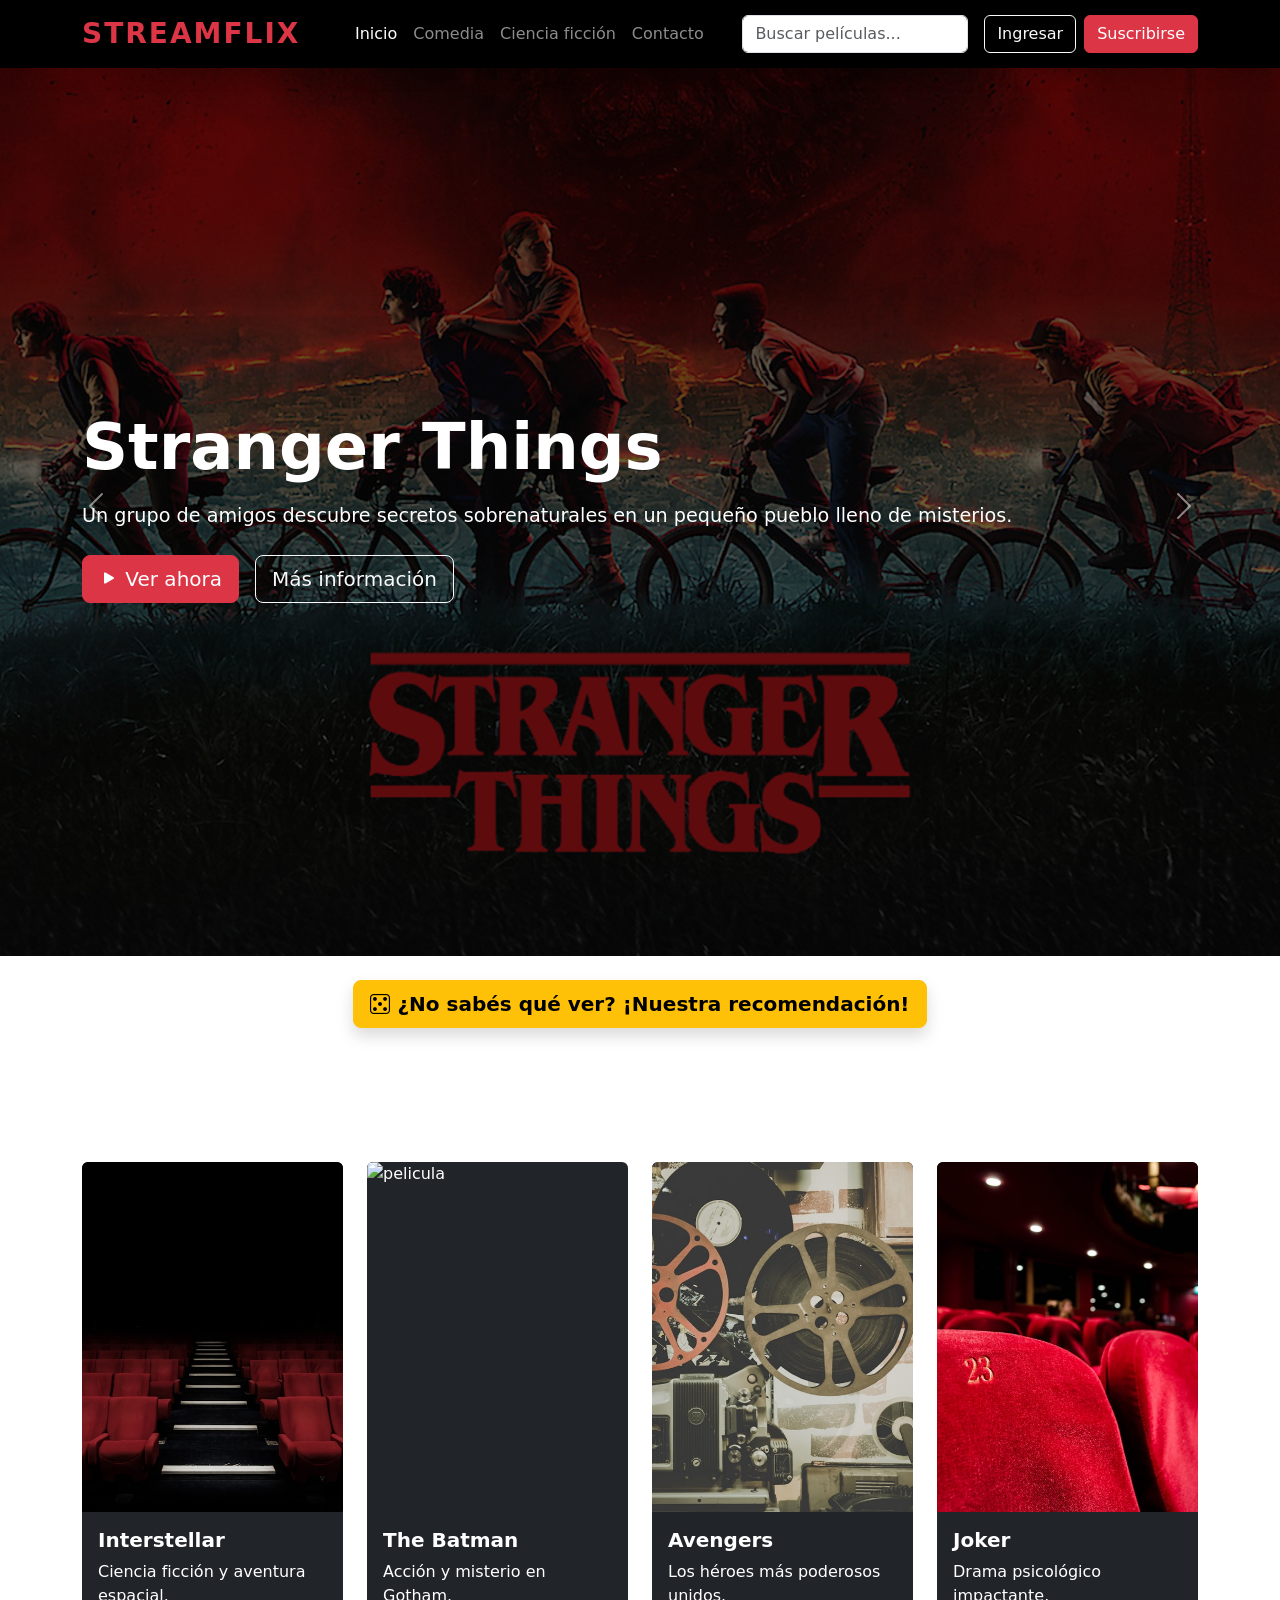
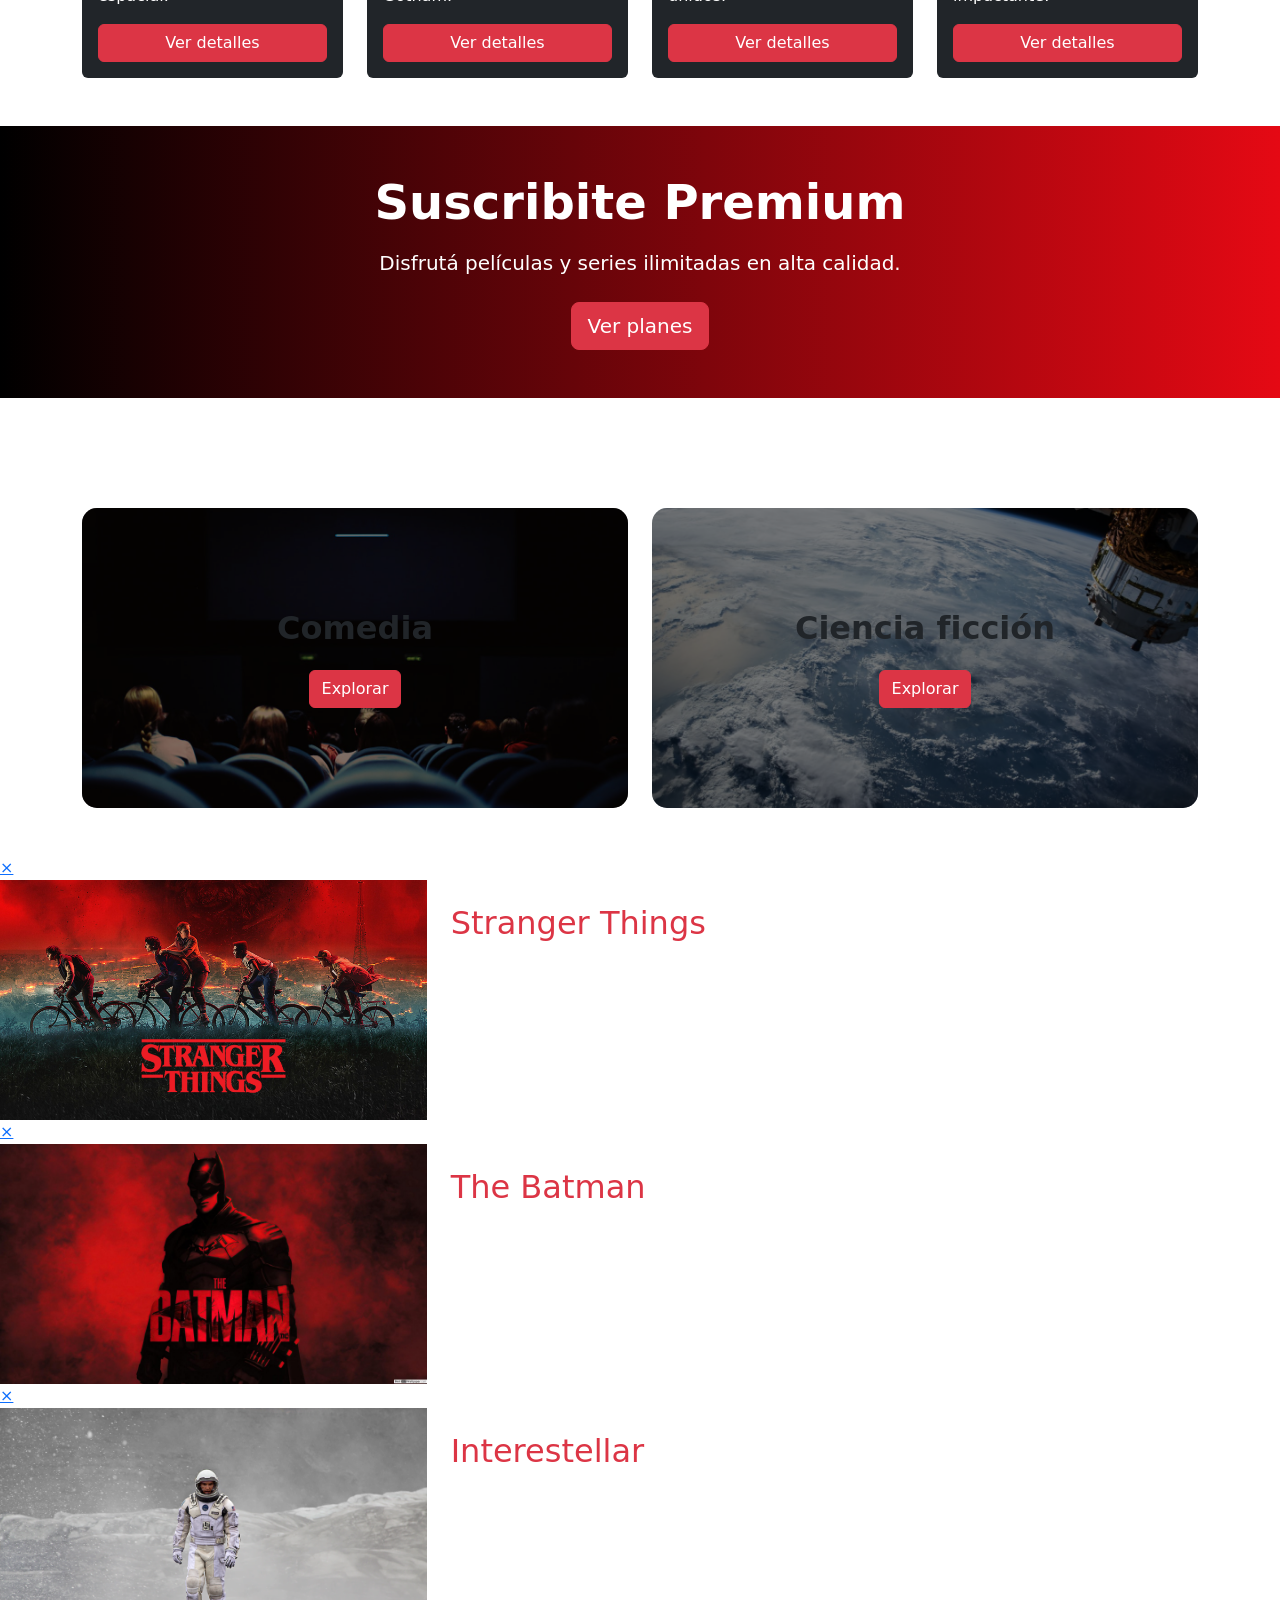
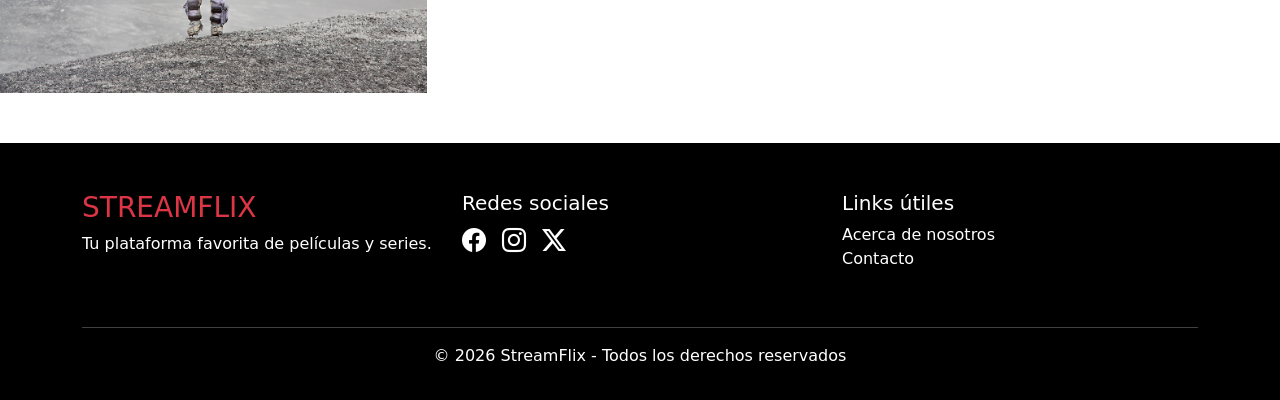
==== commit 95893b9e: "fix rutas, imagenes y estructura del proyecto" ====
--- a/index.html
+++ b/index.html
@@ -1,6 +1,5 @@
 <!DOCTYPE html>
 <html lang="es">
-
 <head>
   <meta charset="UTF-8">
   <meta name="viewport" content="width=device-width, initial-scale=1.0">
@@ -10,601 +9,529 @@
   <link rel="stylesheet" href="./css/style.css">
 
   <!-- Bootstrap -->
-  <link href="https://cdn.jsdelivr.net/npm/bootstrap@5.3.3/dist/css/bootstrap.min.css" rel="stylesheet">
+  <link
+    href="https://cdn.jsdelivr.net/npm/bootstrap@5.3.3/dist/css/bootstrap.min.css"
+    rel="stylesheet"
+  >
 
   <!-- Bootstrap Icons -->
-  <link rel="stylesheet" href="https://cdn.jsdelivr.net/npm/bootstrap-icons@1.11.3/font/bootstrap-icons.min.css">
+  <link
+    rel="stylesheet"
+    href="https://cdn.jsdelivr.net/npm/bootstrap-icons@1.11.3/font/bootstrap-icons.min.css"
+  >
 
   <!-- CSS -->
-
+ 
 </head>
 
 <body>
 
   <!-- ================= NAVBAR ================= -->
-  <header>
-    <nav class="navbar navbar-expand-lg navbar-dark bg-black fixed-top shadow">
-      <div class="container">
-
-        <!-- Logo -->
-        <a class="navbar-brand fw-bold text-danger fs-3" href="#">
-          STREAMFLIX
-        </a>
-
-        <!-- Botón responsive -->
-        <button class="navbar-toggler" type="button" data-bs-toggle="collapse" data-bs-target="#menu">
-          <span class="navbar-toggler-icon"></span>
-        </button>
-
-        <!-- Menú -->
-        <div class="collapse navbar-collapse" id="menu">
-
-          <!-- Links -->
-          <ul class="navbar-nav mx-auto mb-2 mb-lg-0">
-
-            <li class="nav-item">
-              <a class="nav-link active" href="#">
-                Inicio
+<header>
+  <nav class="navbar navbar-expand-lg navbar-dark bg-black fixed-top shadow">
+    <div class="container">
+
+      <!-- Logo -->
+      <a class="navbar-brand fw-bold text-danger fs-3" href="#">
+        STREAMFLIX
+      </a>
+
+      <!-- Botón responsive -->
+      <button
+        class="navbar-toggler"
+        type="button"
+        data-bs-toggle="collapse"
+        data-bs-target="#menu"
+      >
+        <span class="navbar-toggler-icon"></span>
+      </button>
+
+      <!-- Menú -->
+      <div class="collapse navbar-collapse" id="menu">
+
+        <!-- Links -->
+        <ul class="navbar-nav mx-auto mb-2 mb-lg-0">
+
+          <li class="nav-item">
+            <a class="nav-link active" href="#">
+              Inicio
+            </a>
+          </li>
+
+          <li class="nav-item">
+            <a class="nav-link" href="./pages/categoria-comedia.html">
+              Comedia
+            </a>
+          </li>
+
+          <li class="nav-item">
+            <a class="nav-link" href="./pages/categoria-cienciaficcion.html">
+              Ciencia ficción
+            </a>
+          </li>
+
+          <li class="nav-item">
+            <a class="nav-link" href="./pages/contacto.html">
+              Contacto
+            </a>
+          </li>
+
+        </ul>
+
+        <!-- Buscador -->
+        <form class="d-flex me-3 mb-3 mb-lg-0">
+          <input
+            class="form-control"
+            type="search"
+            placeholder="Buscar películas..."
+          >
+        </form>
+
+        <!-- Botones -->
+        <div class="d-flex gap-2">
+
+          <a
+            href="./pages/login.html"
+            class="btn btn-outline-light"
+          >
+            Ingresar
+          </a>
+
+          <a
+            href="./pages/suscripcion.html"
+            class="btn btn-danger"
+          >
+            Suscribirse
+          </a>
+
+        </div>
+
+      </div>
+    </div>
+  </nav>
+</header>
+<main>
+  <div id="heroCarousel" class="carousel slide carousel-fade" data-bs-ride="carousel">
+    
+    <div class="carousel-inner">
+
+      <div class="carousel-item active" data-bs-interval="5000">
+        <section class="hero" style="background-image: url('./asset/strangerthings.webp');">
+          <div class="hero-overlay">
+            <div class="container hero-content text-white">
+              <h1 class="display-3 fw-bold mb-3">Stranger Things</h1>
+              <p class="lead mb-4">Un grupo de amigos descubre secretos sobrenaturales en un pequeño pueblo lleno de misterios.</p>
+              <div class="d-flex gap-3">
+                <a href="https://youtu.be/8XFCGvzbJS0" target="_blank" class="btn btn-danger btn-lg"><i class="bi bi-play-fill"></i> Ver ahora</a>
+                <a href="#info-stranger" class="btn btn-outline-light btn-lg">Más información</a>
+              </div>
+            </div>
+          </div>
+        </section>
+      </div> 
+      <div class="carousel-item" data-bs-interval="5000">
+        <section class="hero" style="background-image: url('./asset/TheBatman.jpeg');">
+          <div class="hero-overlay">
+            <div class="container hero-content text-white">
+              <h1 class="display-3 fw-bold mb-3">The Batman</h1>
+              <p class="lead mb-4">En su segundo año luchando contra el crimen, Batman explora la corrupción existente en Gotham.</p>
+              <div class="d-flex gap-3">
+                <a href="https://youtu.be/8XFCGvzbJS0" target="_blank" class="btn btn-danger btn-lg"><i class="bi bi-play-fill"></i> Ver ahora</a>
+                <a href="#info-batman" class="btn btn-outline-light btn-lg">Más información</a>
+              </div>
+            </div>
+          </div>
+        </section>
+      </div>
+
+      <div class="carousel-item" data-bs-interval="5000">
+        <section class="hero" style="background-image: url('./asset/interstellar.png');">
+          <div class="hero-overlay">
+            <div class="container hero-content text-white">
+              <h1 class="display-3 fw-bold mb-3">Interestellar</h1>
+              <p class="lead mb-4">Un piloto viaja a través de un agujero de gusano para buscar un nuevo hogar para la humanidad.</p>
+              <div class="d-flex gap-3">
+                <a href="https://youtu.be/8XFCGvzbJS0" target="_blank" class="btn btn-danger btn-lg"><i class="bi bi-play-fill"></i> Ver ahora</a>
+                <a href="#info-interstellar" class="btn btn-outline-light btn-lg">Más información</a>
+              </div>
+            </div>
+          </div>
+        </section>
+      </div>
+
+    </div>
+      
+      
+
+    <button class="carousel-control-prev" type="button" data-bs-target="#heroCarousel" data-bs-slide="prev">
+      <span class="carousel-control-prev-icon"></span>
+    </button>
+    <button class="carousel-control-next" type="button" data-bs-target="#heroCarousel" data-bs-slide="next">
+      <span class="carousel-control-next-icon"></span>
+    </button>
+  </div>
+  <!-- ================= PELÍCULAS SUGERIDAS ================= -->
+   <div class="container text-center my-4">
+    <a href="./pages/recomendacion-del-dia.html" class="btn btn-warning btn-lg fw-bold shadow">
+        <i class="bi bi-dice-5"></i> ¿No sabés qué ver? ¡Nuestra recomendación!
+    </a>
+</div>
+
+<section class="container py-5">
+
+    <h2 class="text-white mb-4">
+      Películas sugeridas
+    </h2>
+
+    <div class="row g-4">
+
+      <!-- Card 1 -->
+      <div class="col-md-6 col-lg-3">
+
+        <div class="card movie-card bg-dark text-white border-0">
+
+          <img
+            src="./asset/photo-7.jpg"
+            class="card-img-top"
+            alt="pelicula"
+          >
+
+          <div class="card-body">
+
+            <h5 class="card-title">
+              Interstellar
+            </h5>
+
+            <p class="card-text">
+              Ciencia ficción y aventura espacial.
+            </p>
+
+            <a
+              href="./pages/detalle-pelicula.html"
+              class="btn btn-danger w-100"
+            >
+              Ver detalles
+            </a>
+
+          </div>
+
+        </div>
+
+      </div>
+
+      <!-- Card 2 -->
+      <div class="col-md-6 col-lg-3">
+
+        <div class="card movie-card bg-dark text-white border-0">
+
+          <img
+            src="./asset/photo-1.jpg"
+            class="card-img-top"
+            alt="pelicula"
+          >
+
+          <div class="card-body">
+
+            <h5 class="card-title">
+              The Batman
+            </h5>
+
+            <p class="card-text">
+              Acción y misterio en Gotham.
+            </p>
+
+            <a
+              href="./pages/detalle-pelicula.html"
+              class="btn btn-danger w-100"
+            >
+              Ver detalles
+            </a>
+
+          </div>
+
+        </div>
+
+      </div>
+
+      <!-- Card 3 -->
+      <div class="col-md-6 col-lg-3">
+
+        <div class="card movie-card bg-dark text-white border-0">
+
+          <img
+            src="./asset/photo-6.jpg"
+            class="card-img-top"
+            alt="pelicula"
+          >
+
+          <div class="card-body">
+
+            <h5 class="card-title">
+              Avengers
+            </h5>
+
+            <p class="card-text">
+              Los héroes más poderosos unidos.
+            </p>
+
+            <a
+              href="./pages/detalle-pelicula.html"
+              class="btn btn-danger w-100"
+            >
+              Ver detalles
+            </a>
+
+          </div>
+
+        </div>
+
+      </div>
+
+      <!-- Card 4 -->
+      <div class="col-md-6 col-lg-3">
+
+        <div class="card movie-card bg-dark text-white border-0">
+
+          <img
+            src="./asset/photo-2.jpg"
+            class="card-img-top"
+            alt="pelicula"
+          >
+
+          <div class="card-body">
+
+            <h5 class="card-title">
+              Joker
+            </h5>
+
+            <p class="card-text">
+              Drama psicológico impactante.
+            </p>
+
+            <a
+              href="./pages/detalle-pelicula.html"
+              class="btn btn-danger w-100"
+            >
+              Ver detalles
+            </a>
+
+          </div>
+
+        </div>
+
+      </div>
+
+    </div>
+
+  </section>
+
+  <!-- ================= BANNER PREMIUM ================= -->
+
+  <section class="premium-banner py-5">
+
+    <div class="container text-center text-white">
+
+      <h2 class="display-5 fw-bold mb-3">
+        Suscribite Premium
+      </h2>
+
+      <p class="lead mb-4">
+        Disfrutá películas y series ilimitadas en alta calidad.
+      </p>
+
+      <a
+        href="./pages/suscripcion.html"
+        class="btn btn-danger btn-lg"
+      >
+        Ver planes
+      </a>
+
+    </div>
+
+  </section>
+
+  <!-- ================= CATEGORÍAS ================= -->
+
+  <section class="container py-5">
+
+    <h2 class="text-white mb-4">
+      Categorías populares
+    </h2>
+
+    <div class="row g-4">
+
+      <!-- Categoría 1 -->
+      <div class="col-md-6">
+
+        <div class="category-card comedy">
+
+          <div class="category-overlay">
+
+            <h3>Comedia</h3>
+
+            <a
+              href="./pages/categoria-comedia.html"
+              class="btn btn-danger"
+            >
+              Explorar
+            </a>
+
+          </div>
+
+        </div>
+
+      </div>
+
+      <!-- Categoría 2 -->
+      <div class="col-md-6">
+
+        <div class="category-card sci-fi">
+
+          <div class="category-overlay">
+
+            <h3>Ciencia ficción</h3>
+
+            <a
+              href="./pages/categoria-cienciaficcion.html"
+              class="btn btn-danger"
+            >
+              Explorar
+            </a>
+
+          </div>
+
+        </div>
+
+      </div>
+
+    </div>
+
+  </section>
+  <div id="info-stranger" class="info-desplegable">
+    <div class="info-contenido">
+        <a href="#" class="btn-cerrar">&times;</a>
+        <div class="row g-0">
+            <div class="col-md-4">
+                <img src="./asset/strangerthings.webp" class="img-fluid" alt="ST">
+            </div>
+            <div class="col-md-8 p-4 text-white">
+                <h2 class="text-danger">Stranger Things</h2>
+                <p><strong>Director:</strong> Hermanos Duffer</p>
+                <p><strong>Actores:</strong> Millie Bobby Brown, Finn Wolfhard</p>
+                <p><strong>Trama:</strong> Tras la desaparición de un niño, un pueblo descubre un misterio relacionado con experimentos secretos y una niña extraña.</p>
+            </div>
+        </div>
+    </div>
+</div>
+
+<div id="info-batman" class="info-desplegable">
+    <div class="info-contenido">
+        <a href="#" class="btn-cerrar">&times;</a>
+        <div class="row g-0">
+            <div class="col-md-4">
+                <img src="./asset/TheBatman.jpeg" class="img-fluid" alt="Batman">
+            </div>
+            <div class="col-md-8 p-4 text-white">
+                <h2 class="text-danger">The Batman</h2>
+                <p><strong>Director:</strong> Matt Reeves</p>
+                <p><strong>Actores:</strong> Robert Pattinson, Zoë Kravitz</p>
+                <p><strong>Trama:</strong> Batman investiga la corrupción en Gotham City mientras persigue al Acertijo, un asesino que deja pistas crípticas.</p>
+            </div>
+        </div>
+    </div>
+</div>
+<div id="info-interstellar" class="info-desplegable">
+    <div class="info-contenido">
+        <a href="#" class="btn-cerrar">&times;</a>
+        <div class="row g-0">
+            <div class="col-md-4">
+                <img src="./asset/interstellar.png" class="img-fluid h-100 object-fit-cover" alt="Interstellar">
+            </div>
+            <div class="col-md-8 p-4 text-white">
+                <h2 class="text-danger">Interestellar</h2>
+                <p><strong>Director:</strong> Christopher Nolan</p>
+                <p><strong>Actores:</strong> Matthew McConaughey, Anne Hathaway, Jessica Chastain</p>
+                <p><strong>Trama:</strong> Un grupo de científicos y exploradores viaja a través de un agujero de gusano en el espacio para encontrar un nuevo hogar para la humanidad ante el colapso de la Tierra.</p>
+            </div>
+        </div>
+    </div>
+</div>
+</main>
+  <!-- ================= FOOTER ================= -->
+
+  <footer class="bg-black text-white pt-5 pb-3">
+
+    <div class="container">
+
+      <div class="row text-center text-md-start">
+
+        <!-- Columna 1 -->
+        <div class="col-md-4 mb-4">
+
+          <h3 class="text-danger">
+            STREAMFLIX
+          </h3>
+
+          <p>
+            Tu plataforma favorita de películas y series.
+          </p>
+
+        </div>
+
+        <!-- Columna 2 -->
+        <div class="col-md-4 mb-4">
+
+          <h5>
+            Redes sociales
+          </h5>
+
+          <div class="d-flex gap-3 justify-content-center justify-content-md-start">
+
+            <a href="#" class="text-white fs-4">
+              <i class="bi bi-facebook"></i>
+            </a>
+
+            <a href="#" class="text-white fs-4">
+              <i class="bi bi-instagram"></i>
+            </a>
+
+            <a href="#" class="text-white fs-4">
+              <i class="bi bi-twitter-x"></i>
+            </a>
+
+          </div>
+
+        </div>
+
+        <!-- Columna 3 -->
+        <div class="col-md-4 mb-4">
+
+          <h5>
+            Links útiles
+          </h5>
+
+          <ul class="list-unstyled">
+
+            <li>
+              <a
+                href="./pages/nosotros.html"
+                class="text-white text-decoration-none"
+              >
+                Acerca de nosotros
               </a>
             </li>
 
-            <li class="nav-item">
-              <a class="nav-link" href="./pages/categoria-comedia.html">
-                Comedia
-              </a>
-            </li>
-
-            <li class="nav-item">
-              <a class="nav-link" href="./pages/categoria-cienciaficcion.html">
-                Ciencia ficción
-              </a>
-            </li>
-
-            <li class="nav-item">
-              <a class="nav-link" href="./pages/contacto.html">
+            <li>
+              <a
+                href="./pages/contacto.html"
+                class="text-white text-decoration-none"
+              >
                 Contacto
               </a>
             </li>
 
           </ul>
 
-          <!-- Buscador -->
-          <form class="d-flex me-3 mb-3 mb-lg-0">
-            <input class="form-control" type="search" placeholder="Buscar películas...">
-          </form>
-
-          <!-- Botones -->
-          <div class="d-flex gap-2">
-
-            <a href="./pages/login.html" class="btn btn-outline-light">
-              Ingresar
-            </a>
-
-            <a href="./pages/suscripcion.html" class="btn btn-danger">
-              Suscribirse
-            </a>
-
-          </div>
-
-        </div>
-      </div>
-    </nav>
-  </header>
-  <main>
-    <div id="heroCarousel" class="carousel slide carousel-fade" data-bs-ride="carousel">
-      <div class="carousel-inner">
-
-        <div class="carousel-item active" data-bs-interval="5000">
-          <section class="hero" style="background-image: url('./asset/strangerthings.webp');">
-            <div class="hero-overlay">
-              <div class="container hero-content text-white">
-                <h1 class="display-3 fw-bold mb-3">Stranger Things</h1>
-                <p class="lead mb-4">Un grupo de amigos descubre secretos sobrenaturales en un pequeño pueblo lleno de
-                  misterios.</p>
-                <div class="d-flex gap-3">
-                  <a href="https://youtu.be/8XFCGvzbJS0?si=hk1-6i3dvdXOa7lI" target="_blank"
-                    class="btn btn-danger btn-lg"><i class="bi bi-play-fill"></i> Ver ahora</a>
-                  <button onclick="mostrarInfo('Stranger Things')" class="btn btn-outline-light btn-lg">Más
-                    información</button>
-                </div>
-              </div>
-            </div>
-          </section>
-        </div>
-
-        <div class="carousel-item" data-bs-interval="5000">
-          <section class="hero" style="background-image: url('./asset/TheBatman.jpeg');">
-            <div class="hero-overlay">
-              <div class="container hero-content text-white">
-                <h1 class="display-3 fw-bold mb-3">The Batman</h1>
-                <p class="lead mb-4">En su segundo año luchando contra el crimen, Batman explora la corrupción existente
-                  en Gotham.</p>
-                <div class="d-flex gap-3">
-                  <a href="https://youtu.be/-HskackENos?si=9Exgv6Biqqm0IoVn" target="_blank"
-                    class="btn btn-danger btn-lg"><i class="bi bi-play-fill"></i> Ver ahora</a>
-                  <button onclick="mostrarInfo('The Batman')" class="btn btn-outline-light btn-lg">Más
-                    información</button>
-                </div>
-              </div>
-            </div>
-          </section>
-        </div>
-
-        <div class="carousel-item" data-bs-interval="5000">
-          <section class="hero" style="background-image: url('./asset/interstellar.png');">
-            <div class="hero-overlay">
-              <div class="container hero-content text-white">
-                <h1 class="display-3 fw-bold mb-3">Interestellar</h1>
-                <p class="lead mb-4">Un piloto viaja a través de un agujero de gusano para buscar un nuevo hogar para la
-                  humanidad mientras lucha contra la dilatación del tiempo y el deseo de volver con su hija.</p>
-                <div class="d-flex gap-3">
-                  <a href="https://www.youtube.com/watch?v=LYS2O1nl9iM" target="_blank" class="btn btn-danger btn-lg"><i
-                      class="bi bi-play-fill"></i> Ver ahora</a>
-                  <button onclick="mostrarInfo('Interstellar')" class="btn btn-outline-light btn-lg">Más
-                    información</button>
-                </div>
-              </div>
-            </div>
-          </section>
-        </div>
-
-      </div>
-
-      <button class="carousel-control-prev" type="button" data-bs-target="#heroCarousel" data-bs-slide="prev">
-        <span class="carousel-control-prev-icon"></span>
-      </button>
-      <button class="carousel-control-next" type="button" data-bs-target="#heroCarousel" data-bs-slide="next">
-        <span class="carousel-control-next-icon"></span>
-      </button>
-    </div>
-    <!-- ================= PELÍCULAS SUGERIDAS ================= -->
-
-    <div class="container text-center my-4">
-      <button onclick="sugerirPelicula()" class="btn btn-warning btn-lg fw-bold">
-        <i class="bi bi-dice-5"></i> No sé qué ver ¡Sugerime una!
-      </button>
-    </div>
-    <section class="container py-5">
-
-      <h2 class="mb-4">
-        Películas sugeridas
-      </h2>
-
-      <div class="row g-4">
-
-        <!-- Card 1 -->
-        <div class="col-md-6 col-lg-3">
-
-          <div class="card movie-card bg-dark text-white border-0">
-
-            <img src="./asset/Interstellar-card.webp" class="card-img-top" alt="Imagen pelicula interestellar">
-
-            <div class="card-body">
-
-              <h5 class="card-title">
-                Interstellar
-              </h5>
-
-              <p class="card-text">
-                Ciencia ficción y aventura espacial.
-              </p>
-              <div class="d-flex justify-content-around">
-                <a href="https://www.youtube.com/watch?v=LYS2O1nl9iM" class="btn btn-danger w-50 mx-2" target="_blank">Ver ahora</a>
-                <button type="button" class="btn btn-danger w-50 mx-2" data-bs-toggle="modal"
-                  data-bs-target="#modalInterstellar">
-                  Detalles
-                </button>
-              </div>
-
-
-            </div>
-
-          </div>
-
-        </div>
-
-        <!-- Card 2 -->
-        <div class="col-md-6 col-lg-3">
-
-          <div class="card movie-card bg-dark text-white border-0">
-
-            <img src="./asset/Batman-modal.jpg" class="card-img-top" alt="Imagen pelicula Batman">
-
-            <div class="card-body">
-
-              <h5 class="card-title">
-                The Batman
-              </h5>
-
-              <p class="card-text">
-                Acción y misterio en Gotham.
-              </p>
-
-              <div class="d-flex justify-content-around">
-                <a href="https://www.youtube.com/watch?v=YNl8yV8oPZM" class="btn btn-danger w-50 mx-2" target="_blank">Ver ahora</a>
-                <button type="button" class="btn btn-danger w-50 mx-2" data-bs-toggle="modal"
-                  data-bs-target="#modalBatman">
-                  Detalles
-                </button>
-              </div>
-
-            </div>
-
-          </div>
-
-        </div>
-
-        <!-- Card 3 -->
-        <div class="col-md-6 col-lg-3">
-
-          <div class="card movie-card bg-dark text-white border-0">
-
-            <img src="./asset/avengers-modal.avif" class="card-img-top" alt="Imagen pelicula Avengers">
-
-            <div class="card-body">
-
-              <h5 class="card-title">
-                Avengers
-              </h5>
-
-              <p class="card-text">
-                Los héroes más poderosos unidos.
-              </p>
-
-              <div class="d-flex justify-content-around">
-                <a href="https://www.youtube.com/watch?v=NzsDtHCdhGc" class="btn btn-danger w-50 mx-2" target="_blank">Ver ahora</a>
-                <button type="button" class="btn btn-danger w-50 mx-2" data-bs-toggle="modal"
-                  data-bs-target="#modalAvengers">
-                  Detalles
-                </button>
-              </div>
-
-            </div>
-
-          </div>
-
-        </div>
-
-        <!-- Card 4 -->
-        <div class="col-md-6 col-lg-3">
-
-          <div class="card movie-card bg-dark text-white border-0">
-
-            <img src="./asset/joker-modal.avif" class="card-img-top" alt="imagen pelicula Joker">
-
-            <div class="card-body">
-
-              <h5 class="card-title">
-                Joker
-              </h5>
-
-              <p class="card-text">
-                Drama psicológico impactante.
-              </p>
-
-              <div class="d-flex justify-content-around">
-                <a href="https://www.youtube.com/watch?v=t433PEQGErc" class="btn btn-danger w-50 mx-2" target="_blank">Ver ahora</a>
-                <button type="button" class="btn btn-danger w-50 mx-2" data-bs-toggle="modal"
-                  data-bs-target="#modalJoker">
-                  Detalles
-                </button>
-              </div>
-
-            </div>
-
-          </div>
-
-        </div>
-
-      </div>
-
-    </section>
-
-    <!-- Modal CARDS-->
-
-    <!-- MODAL CARD INTERESTELLAR -->
-    <div class="modal fade" id="modalInterstellar" tabindex="-1">
-      <div class="modal-dialog modal-dialog-centered modal-lg">
-
-        <div class="modal-content pelicula-modal pelicula-interstellar">
-
-          <!-- botón cerrar -->
-          <button type="button" class="btn-close btn-close-white cerrar-modal" data-bs-dismiss="modal">
-          </button>
-
-          <!-- overlay oscuro -->
-          <div class="overlay"></div>
-
-          <!-- contenido -->
-          <div class="contenido-modal">
-
-            <h1 class="titulo-pelicula">INTERESTELLAR</h1>
-
-            <div class="tags">
-              <span>2014</span>
-              <span>13+</span>
-              <span>CIENCIA FICCIÓN</span>
-              <span>DRAMA</span>
-            </div>
-
-            <p class="descripcion">
-              En un futuro cercano, la Tierra se vuelve inhabitable debido a la escasez de alimentos y tormentas de polvo. 
-            </p>
-
-
-            <a href="https://www.youtube.com/watch?v=LYS2O1nl9iM" class="btn btn-danger btn-lg" target="_blank">Ver ahora <i class="bi bi-play"></i></a>
-
-          </div>
-
-        </div>
-
-      </div>
-    </div>
-
-    <!-- MODAL CARD BATMAN -->
-
-    <div class="modal fade" id="modalBatman" tabindex="-1">
-      <div class="modal-dialog modal-dialog-centered modal-lg">
-
-        <div class="modal-content pelicula-modal pelicula-batman">
-
-          <!-- botón cerrar -->
-          <button type="button" class="btn-close btn-close-white cerrar-modal" data-bs-dismiss="modal">
-          </button>
-
-          <!-- overlay oscuro -->
-          <div class="overlay"></div>
-
-          <!-- contenido -->
-          <div class="contenido-modal">
-
-            <h1 class="titulo-pelicula">THE BATMAN</h1>
-
-            <div class="tags">
-              <span>2022</span>
-              <span>13+</span>
-              <span>ACCION</span>
-              <span>CRIMEN</span>
-            </div>
-
-            <p class="descripcion">
-              Un asesino serial acecha a la élite de Gotham City dejando un rastro de pistas crípticas. En un perturbador juego psicológico del gato y el ratón, Batman debe sumergirse en los rincones más oscuros de la ciudad para descifrar la mente de un sádico criminal antes de que sea tarde. 
-            </p>
-
-            <a href="https://www.youtube.com/watch?v=YNl8yV8oPZM" class="btn btn-danger btn-lg" target="_blank">Ver ahora <i class="bi bi-play"></i></a>
-
-          </div>
-
-        </div>
-
-      </div>
-    </div>
-
-    <!-- MODAL CARD AVENGERS -->
-
-    <div class="modal fade" id="modalAvengers" tabindex="-1">
-      <div class="modal-dialog modal-dialog-centered modal-lg">
-
-        <div class="modal-content pelicula-modal pelicula-avengers">
-
-          <!-- botón cerrar -->
-          <button type="button" class="btn-close btn-close-white cerrar-modal" data-bs-dismiss="modal">
-          </button>
-
-          <!-- overlay oscuro -->
-          <div class="overlay"></div>
-
-          <!-- contenido -->
-          <div class="contenido-modal">
-
-            <h1 class="titulo-pelicula">AVENGERS</h1>
-
-            <div class="tags">
-              <span>2012</span>
-              <span>13+</span>
-              <span>ACCION</span>
-              <span>AVENTURA</span>
-              <span>CIENCIA FICCION</span>
-            </div>
-
-            <p class="descripcion">
-              Cuando una fuerza enemiga inesperada amenaza la seguridad global, Nick Fury se ve obligado a reunir a los superhéroes más poderosos del planeta para salvar a la Tierra de un desastre inminente. 
-            </p>
-
-            <a href="https://www.youtube.com/watch?v=NzsDtHCdhGc" class="btn btn-danger btn-lg" target="_blank">Ver ahora <i class="bi bi-play"></i></a>
-
-          </div>
-
-        </div>
-
-      </div>
-    </div>
-
-    <!-- MODAL CARD JOKER -->
-
-    <div class="modal fade" id="modalJoker" tabindex="-1">
-      <div class="modal-dialog modal-dialog-centered modal-lg">
-
-        <div class="modal-content pelicula-modal pelicula-joker">
-
-          <!-- botón cerrar -->
-          <button type="button" class="btn-close btn-close-white cerrar-modal" data-bs-dismiss="modal">
-          </button>
-
-          <!-- overlay oscuro -->
-          <div class="overlay"></div>
-
-          <!-- contenido -->
-          <div class="contenido-modal">
-
-            <h1 class="titulo-pelicula">JOKER</h1>
-
-            <div class="tags">
-              <span>2019</span>
-              <span>13+</span>
-              <span>DRAMA PSICOLOGICO</span>
-              <span>SUSPENSO</span>
-              <span>CRIMEN</span>
-            </div>
-
-            <p class="descripcion">
-              Arthur Fleck, un comediante frustrado y marginado por una sociedad indiferente en Gotham City, sufre un doloroso declive psicológico. Su descenso hacia la locura y el nihilismo termina desatando una violenta revolución contracultural y dando origen al icónico agente del caos
-            </p>
-
-            <a href="https://www.youtube.com/watch?v=t433PEQGErc" class="btn btn-danger btn-lg" target="_blank">Ver ahora <i class="bi bi-play"></i></a>
-
-          </div>
-
-        </div>
-
-      </div>
-    </div>
-
-    <!-- FIN MODAL CARDS -->
-
-    <!-- ================= BANNER PREMIUM ================= -->
-
-    <section class="premium-banner py-5">
-
-      <div class="container text-center text-white">
-
-        <h2 class="display-5 fw-bold mb-3">
-          Suscribite Premium
-        </h2>
-
-        <p class="lead mb-4">
-          Disfrutá películas y series ilimitadas en alta calidad.
-        </p>
-
-        <a href="./pages/suscripcion.html" class="btn btn-danger btn-lg">
-          Ver planes
-        </a>
-
-      </div>
-
-    </section>
-
-    <!-- ================= CATEGORÍAS ================= -->
-
-    <section class="container py-5">
-
-      <h2 class="text-white mb-4">
-        Categorías populares
-      </h2>
-
-      <div class="row g-4">
-
-        <!-- Categoría 1 -->
-        <div class="col-md-6">
-
-          <div class="category-card comedy">
-
-            <div class="category-overlay">
-
-              <h3>Comedia</h3>
-
-              <a href="./pages/categoria-comedia.html" class="btn btn-danger">
-                Explorar
-              </a>
-
-            </div>
-
-          </div>
-
-        </div>
-
-        <!-- Categoría 2 -->
-        <div class="col-md-6">
-
-          <div class="category-card sci-fi">
-
-            <div class="category-overlay">
-
-              <h3>Ciencia ficción</h3>
-
-              <a href="./pages/categoria-cienciaficcion.html" class="btn btn-danger">
-                Explorar
-              </a>
-
-            </div>
-
-          </div>
-
-        </div>
-
-      </div>
-
-    </section>
-  </main>
-  <!-- ================= FOOTER ================= -->
-
-  <footer class="bg-black text-white pt-5 pb-3">
-
-    <div class="container">
-
-      <div class="row text-center text-md-start">
-
-        <!-- Columna 1 -->
-        <div class="col-md-4 mb-4">
-
-          <h3 class="text-danger">
-            STREAMFLIX
-          </h3>
-
-          <p>
-            Tu plataforma favorita de películas y series.
-          </p>
-
-        </div>
-
-        <!-- Columna 2 -->
-        <div class="col-md-4 mb-4">
-
-          <h5>
-            Redes sociales
-          </h5>
-
-          <div class="d-flex gap-3 justify-content-center justify-content-md-start">
-
-            <a href="#" class="text-white fs-4">
-              <i class="bi bi-facebook"></i>
-            </a>
-
-            <a href="#" class="text-white fs-4">
-              <i class="bi bi-instagram"></i>
-            </a>
-
-            <a href="#" class="text-white fs-4">
-              <i class="bi bi-twitter-x"></i>
-            </a>
-
-          </div>
-
-        </div>
-
-        <!-- Columna 3 -->
-        <div class="col-md-4 mb-4">
-
-          <h5>
-            Links útiles
-          </h5>
-
-          <ul class="list-unstyled">
-
-            <li>
-              <a href="./pages/nosotros.html" class="text-white text-decoration-none">
-                Acerca de nosotros
-              </a>
-            </li>
-
-            <li>
-              <a href="./pages/contacto.html" class="text-white text-decoration-none">
-                Contacto
-              </a>
-            </li>
-
-          </ul>
-
         </div>
 
       </div>
@@ -624,44 +551,7 @@
   <script src="https://cdn.jsdelivr.net/npm/bootstrap@5.3.3/dist/js/bootstrap.bundle.min.js"></script>
 
   <!-- JS -->
-  <div class="modal fade" id="modalInfo" tabindex="-1" aria-hidden="true">
-    <div class="modal-dialog modal-lg modal-dialog-centered">
-      <div class="modal-content bg-dark text-white border-danger">
-        <div class="modal-header border-0">
-          <h3 class="modal-title fw-bold text-danger" id="infoTitulo"></h3>
-          <button type="button" class="btn-close btn-close-white" data-bs-dismiss="modal"></button>
-        </div>
-        <div class="modal-body">
-          <p id="infoTexto" class="fs-5"></p>
-        </div>
-        <div class="modal-footer border-0">
-          <button type="button" class="btn btn-outline-danger" data-bs-dismiss="modal">Cerrar</button>
-        </div>
-      </div>
-    </div>
-  </div>
-
-
-  <div class="modal fade" id="modalPelicula" tabindex="-1" aria-hidden="true">
-    <div class="modal-dialog modal-dialog-centered">
-      <div class="modal-content bg-dark text-white border-danger">
-        <div class="modal-header border-0">
-          <h5 class="modal-title fw-bold text-danger">🍿 Sugerencia de StreamFlix</h5>
-          <button type="button" class="btn-close btn-close-white" data-bs-dismiss="modal" aria-label="Close"></button>
-        </div>
-        <div class="modal-body text-center py-4">
-          <h4 class="mb-3">¡Hoy te toca ver:</h4>
-          <h2 id="peliculaSeleccionada" class="display-6 fw-bold text-uppercase"></h2>
-          <h4 class="mt-3">!</h4>
-        </div>
-        <div class="modal-footer border-0 justify-content-center">
-          <button type="button" class="btn btn-danger px-4" data-bs-dismiss="modal">¡Buenísimo!</button>
-        </div>
-      </div>
-    </div>
-  </div>
-  <script src="./pages/app.js"></script>
+  
 
 </body>
-
 </html>
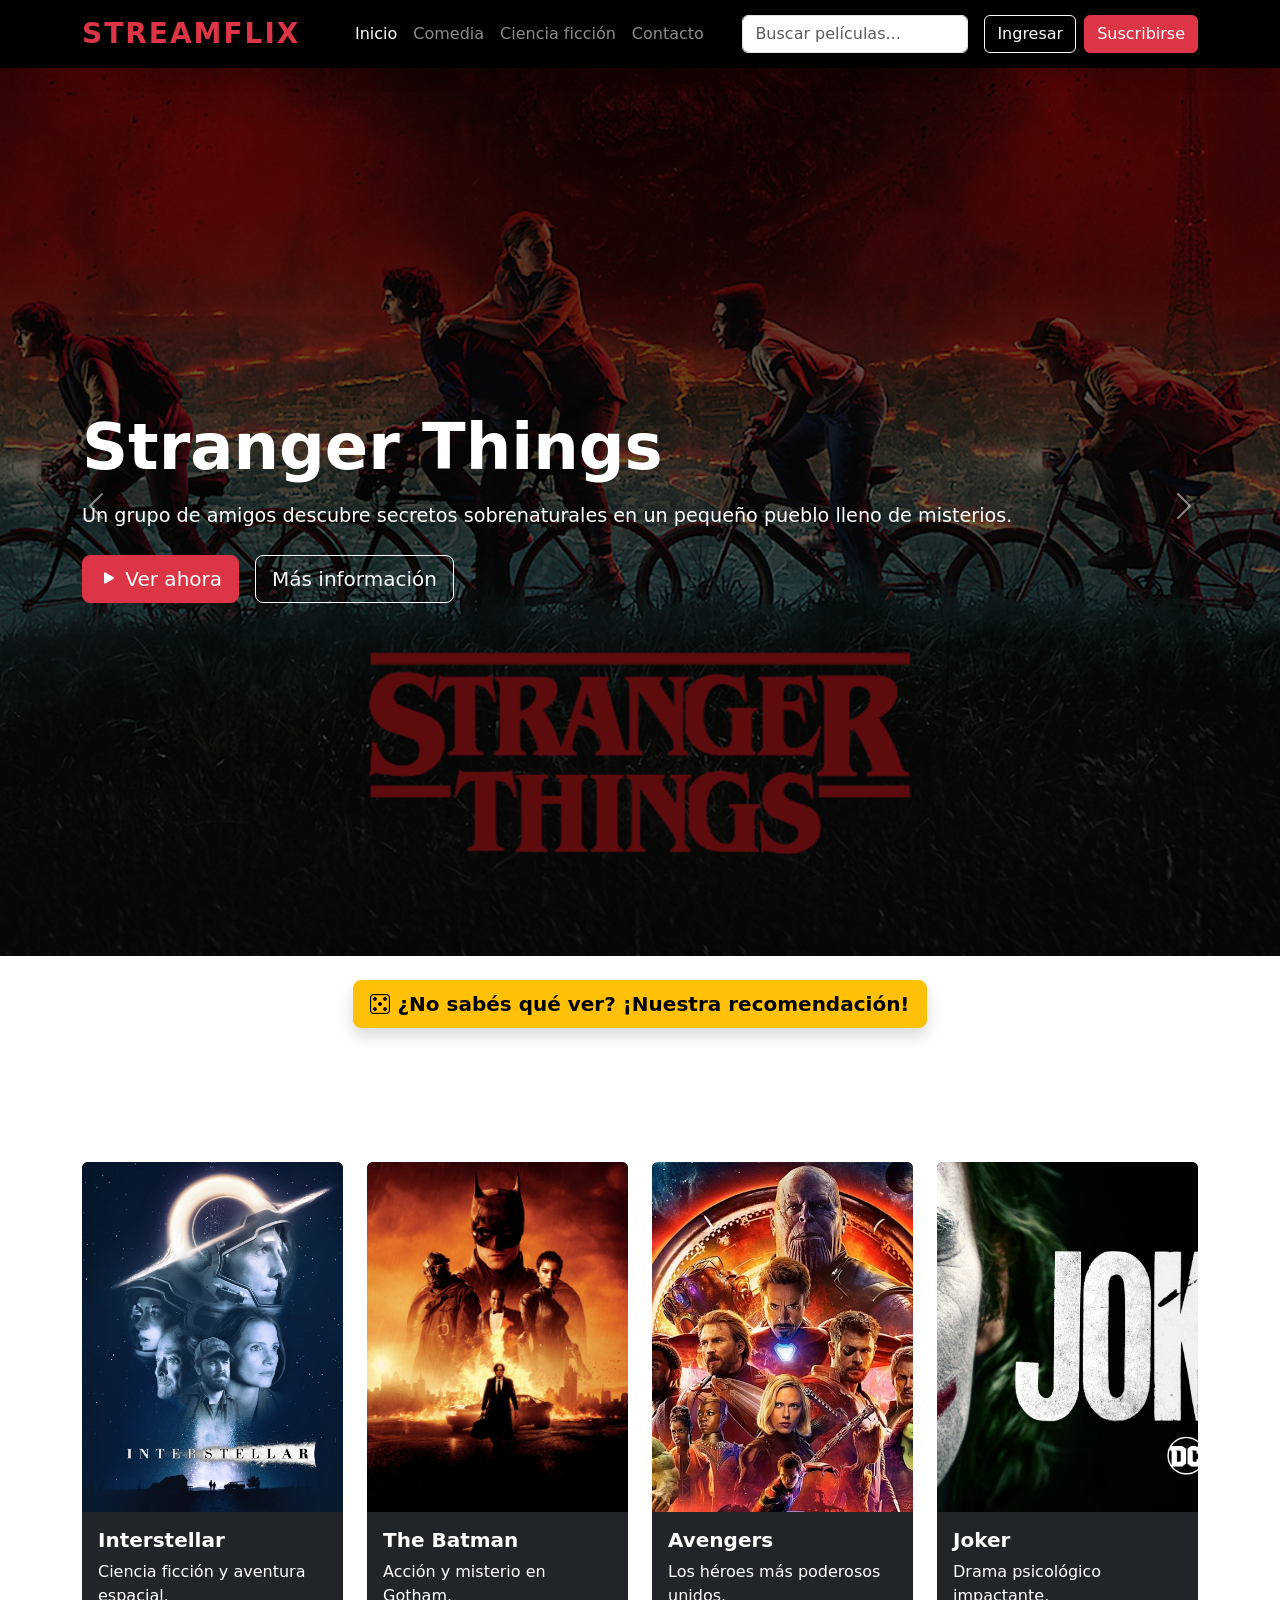
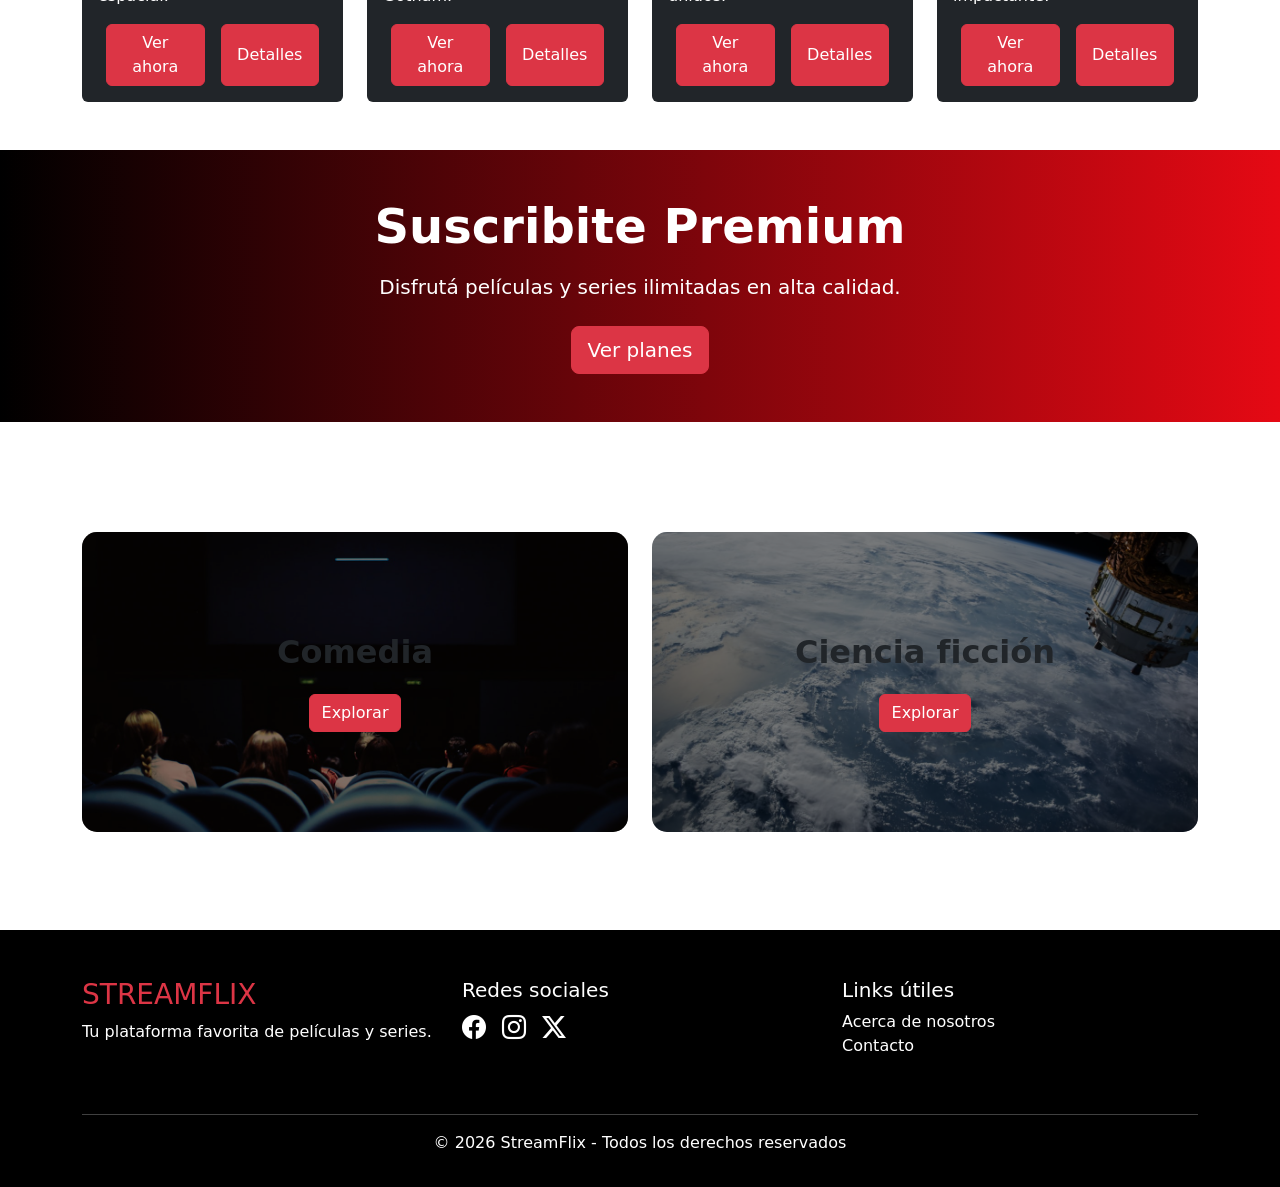
==== commit c0254f15: "finalizado modal de las cards" ====
--- a/index.html
+++ b/index.html
@@ -190,11 +190,7 @@
 
         <div class="card movie-card bg-dark text-white border-0">
 
-          <img
-            src="./asset/photo-7.jpg"
-            class="card-img-top"
-            alt="pelicula"
-          >
+          <img src="./asset/Interstellar-card.webp" class="card-img-top" alt="Imagen pelicula interestellar">
 
           <div class="card-body">
 
@@ -206,12 +202,13 @@
               Ciencia ficción y aventura espacial.
             </p>
 
-            <a
-              href="./pages/detalle-pelicula.html"
-              class="btn btn-danger w-100"
-            >
-              Ver detalles
-            </a>
+            <div class="d-flex justify-content-around">
+                <a href="https://www.youtube.com/watch?v=LYS2O1nl9iM" class="btn btn-danger w-50 mx-2" target="_blank">Ver ahora</a>
+                <button type="button" class="btn btn-danger w-50 mx-2" data-bs-toggle="modal"
+                  data-bs-target="#modalInterstellar">
+                  Detalles
+                </button>
+              </div>
 
           </div>
 
@@ -224,11 +221,7 @@
 
         <div class="card movie-card bg-dark text-white border-0">
 
-          <img
-            src="./asset/photo-1.jpg"
-            class="card-img-top"
-            alt="pelicula"
-          >
+          <img src="./asset/Batman-modal.jpg" class="card-img-top" alt="Imagen pelicula Batman">
 
           <div class="card-body">
 
@@ -240,12 +233,13 @@
               Acción y misterio en Gotham.
             </p>
 
-            <a
-              href="./pages/detalle-pelicula.html"
-              class="btn btn-danger w-100"
-            >
-              Ver detalles
-            </a>
+            <div class="d-flex justify-content-around">
+                <a href="https://www.youtube.com/watch?v=YNl8yV8oPZM" class="btn btn-danger w-50 mx-2" target="_blank">Ver ahora</a>
+                <button type="button" class="btn btn-danger w-50 mx-2" data-bs-toggle="modal"
+                  data-bs-target="#modalBatman">
+                  Detalles
+                </button>
+              </div>
 
           </div>
 
@@ -258,11 +252,7 @@
 
         <div class="card movie-card bg-dark text-white border-0">
 
-          <img
-            src="./asset/photo-6.jpg"
-            class="card-img-top"
-            alt="pelicula"
-          >
+          <img src="./asset/avengers-modal.avif" class="card-img-top" alt="Imagen pelicula Avengers">
 
           <div class="card-body">
 
@@ -274,12 +264,13 @@
               Los héroes más poderosos unidos.
             </p>
 
-            <a
-              href="./pages/detalle-pelicula.html"
-              class="btn btn-danger w-100"
-            >
-              Ver detalles
-            </a>
+            <div class="d-flex justify-content-around">
+                <a href="https://www.youtube.com/watch?v=NzsDtHCdhGc" class="btn btn-danger w-50 mx-2" target="_blank">Ver ahora</a>
+                <button type="button" class="btn btn-danger w-50 mx-2" data-bs-toggle="modal"
+                  data-bs-target="#modalAvengers">
+                  Detalles
+                </button>
+              </div>
 
           </div>
 
@@ -292,11 +283,7 @@
 
         <div class="card movie-card bg-dark text-white border-0">
 
-          <img
-            src="./asset/photo-2.jpg"
-            class="card-img-top"
-            alt="pelicula"
-          >
+          <img src="./asset/joker-modal.avif" class="card-img-top" alt="imagen pelicula Joker">
 
           <div class="card-body">
 
@@ -308,12 +295,13 @@
               Drama psicológico impactante.
             </p>
 
-            <a
-              href="./pages/detalle-pelicula.html"
-              class="btn btn-danger w-100"
-            >
-              Ver detalles
-            </a>
+            <div class="d-flex justify-content-around">
+                <a href="https://www.youtube.com/watch?v=t433PEQGErc" class="btn btn-danger w-50 mx-2" target="_blank">Ver ahora</a>
+                <button type="button" class="btn btn-danger w-50 mx-2" data-bs-toggle="modal"
+                  data-bs-target="#modalJoker">
+                  Detalles
+                </button>
+              </div>
 
           </div>
 
@@ -546,6 +534,168 @@
 
   </footer>
 
+  <!-- Modal CARDS-->
+
+    <!-- MODAL CARD INTERESTELLAR -->
+    <div class="modal fade" id="modalInterstellar" tabindex="-1">
+      <div class="modal-dialog modal-dialog-centered modal-lg">
+
+        <div class="modal-content pelicula-modal pelicula-interstellar">
+
+          <!-- botón cerrar -->
+          <button type="button" class="btn-close btn-close-white cerrar-modal" data-bs-dismiss="modal">
+          </button>
+
+          <!-- overlay oscuro -->
+          <div class="overlay"></div>
+
+          <!-- contenido -->
+          <div class="contenido-modal">
+
+            <h1 class="titulo-pelicula">INTERESTELLAR</h1>
+
+            <div class="tags">
+              <span>2014</span>
+              <span>13+</span>
+              <span>CIENCIA FICCIÓN</span>
+              <span>DRAMA</span>
+            </div>
+
+            <p class="descripcion">
+              En un futuro cercano, la Tierra se vuelve inhabitable debido a la escasez de alimentos y tormentas de polvo. 
+            </p>
+
+
+            <a href="https://www.youtube.com/watch?v=LYS2O1nl9iM" class="btn btn-danger btn-lg" target="_blank">Ver ahora <i class="bi bi-play"></i></a>
+
+          </div>
+
+        </div>
+
+      </div>
+    </div>
+
+    <!-- MODAL CARD BATMAN -->
+
+    <div class="modal fade" id="modalBatman" tabindex="-1">
+      <div class="modal-dialog modal-dialog-centered modal-lg">
+
+        <div class="modal-content pelicula-modal pelicula-batman">
+
+          <!-- botón cerrar -->
+          <button type="button" class="btn-close btn-close-white cerrar-modal" data-bs-dismiss="modal">
+          </button>
+
+          <!-- overlay oscuro -->
+          <div class="overlay"></div>
+
+          <!-- contenido -->
+          <div class="contenido-modal">
+
+            <h1 class="titulo-pelicula">THE BATMAN</h1>
+
+            <div class="tags">
+              <span>2022</span>
+              <span>13+</span>
+              <span>ACCION</span>
+              <span>CRIMEN</span>
+            </div>
+
+            <p class="descripcion">
+              Un asesino serial acecha a la élite de Gotham City dejando un rastro de pistas crípticas. En un perturbador juego psicológico del gato y el ratón, Batman debe sumergirse en los rincones más oscuros de la ciudad para descifrar la mente de un sádico criminal antes de que sea tarde. 
+            </p>
+
+            <a href="https://www.youtube.com/watch?v=YNl8yV8oPZM" class="btn btn-danger btn-lg" target="_blank">Ver ahora <i class="bi bi-play"></i></a>
+
+          </div>
+
+        </div>
+
+      </div>
+    </div>
+
+    <!-- MODAL CARD AVENGERS -->
+
+    <div class="modal fade" id="modalAvengers" tabindex="-1">
+      <div class="modal-dialog modal-dialog-centered modal-lg">
+
+        <div class="modal-content pelicula-modal pelicula-avengers">
+
+          <!-- botón cerrar -->
+          <button type="button" class="btn-close btn-close-white cerrar-modal" data-bs-dismiss="modal">
+          </button>
+
+          <!-- overlay oscuro -->
+          <div class="overlay"></div>
+
+          <!-- contenido -->
+          <div class="contenido-modal">
+
+            <h1 class="titulo-pelicula">AVENGERS</h1>
+
+            <div class="tags">
+              <span>2012</span>
+              <span>13+</span>
+              <span>ACCION</span>
+              <span>AVENTURA</span>
+              <span>CIENCIA FICCION</span>
+            </div>
+
+            <p class="descripcion">
+              Cuando una fuerza enemiga inesperada amenaza la seguridad global, Nick Fury se ve obligado a reunir a los superhéroes más poderosos del planeta para salvar a la Tierra de un desastre inminente. 
+            </p>
+
+            <a href="https://www.youtube.com/watch?v=NzsDtHCdhGc" class="btn btn-danger btn-lg" target="_blank">Ver ahora <i class="bi bi-play"></i></a>
+
+          </div>
+
+        </div>
+
+      </div>
+    </div>
+
+    <!-- MODAL CARD JOKER -->
+
+    <div class="modal fade" id="modalJoker" tabindex="-1">
+      <div class="modal-dialog modal-dialog-centered modal-lg">
+
+        <div class="modal-content pelicula-modal pelicula-joker">
+
+          <!-- botón cerrar -->
+          <button type="button" class="btn-close btn-close-white cerrar-modal" data-bs-dismiss="modal">
+          </button>
+
+          <!-- overlay oscuro -->
+          <div class="overlay"></div>
+
+          <!-- contenido -->
+          <div class="contenido-modal">
+
+            <h1 class="titulo-pelicula">JOKER</h1>
+
+            <div class="tags">
+              <span>2019</span>
+              <span>13+</span>
+              <span>DRAMA PSICOLOGICO</span>
+              <span>SUSPENSO</span>
+              <span>CRIMEN</span>
+            </div>
+
+            <p class="descripcion">
+              Arthur Fleck, un comediante frustrado y marginado por una sociedad indiferente en Gotham City, sufre un doloroso declive psicológico. Su descenso hacia la locura y el nihilismo termina desatando una violenta revolución contracultural y dando origen al icónico agente del caos
+            </p>
+
+            <a href="https://www.youtube.com/watch?v=t433PEQGErc" class="btn btn-danger btn-lg" target="_blank">Ver ahora <i class="bi bi-play"></i></a>
+
+          </div>
+
+        </div>
+
+      </div>
+    </div>
+
+    <!-- FIN MODAL CARDS -->
+
   <!-- Bootstrap JS -->
 
   <script src="https://cdn.jsdelivr.net/npm/bootstrap@5.3.3/dist/js/bootstrap.bundle.min.js"></script>
--- a/css/style.css
+++ b/css/style.css
@@ -34,9 +34,7 @@
   color: white;
 }
 
-/* =========================
-   NAVBAR
-========================= */
+/* navbar */
 
 .navbar{
   background-color: rgba(0,0,0,0.9) !important;
@@ -54,9 +52,7 @@
   color: #e50914 !important;
 }
 
-/* =========================
-   HERO
-========================= */
+/* hero */
 
 .hero{
   background-image: url("../asset/photo-.jpg");
@@ -97,16 +93,14 @@
   font-size: 1.2rem;
 }
 
-/* =========================
-   BOTONES
-========================= */
+/* botones */
 
 .btn-danger{
   background-color: #e50914;
   border: none;
   transition: none !important;
   position: relative;
-  z-index: 10;
+  z-index: 100;
 }
 
 .btn-danger:hover{
@@ -114,9 +108,7 @@
 
 }
 
-/* =========================
-   CARDS PELÍCULAS
-========================= */
+/* tarjetas peliculas */
 
 .movie-card{
   overflow: hidden;
@@ -137,9 +129,7 @@
   font-weight: bold;
 }
 
-/* =========================
-   BANNER PREMIUM
-========================= */
+/* banner */
 
 .premium-banner{
   background: linear-gradient(
@@ -188,9 +178,7 @@
   font-weight: bold;
 }
 
-/* =========================
-   FOOTER
-========================= */
+/* footer */
 
 footer{
   margin-top: 50px;
@@ -204,9 +192,7 @@
   color: #e50914 !important;
 }
 
-/* =========================
-   FORMULARIOS
-========================= */
+/* formularios */
 
 .form-control{
   border-radius: 8px;
@@ -217,9 +203,7 @@
   border-color: #e50914;
 }
 
-/* =========================
-   RESPONSIVE
-========================= */
+/* responsive*/
 
 @media(max-width: 992px){
 
@@ -275,79 +259,52 @@
   }
 
 }
+/* 1. sscondemos el contenedor */
+.info-desplegable {
+    position: fixed;
+    top: 0;
+    left: 0;
+    width: 100%;
+    height: 100%;
+    background: rgba(0, 0, 0, 0.85); /* Fondo oscuro traslúcido */
+    display: none; /* oculto */
+    z-index: 9999;
+    align-items: center;
+    justify-content: center;
+}
+
+/* 2. llama al id y lo muestra */
+.info-desplegable:target {
+    display: flex; /* aparece al presionar el boton*/
+}
+
+/* 3. estilo tarjeta blanca/oscura */
+.info-contenido {
+    background: #1f1f1f;
+    width: 90%;
+    max-width: 800px;
+    border: 2px solid #e50914;
+    border-radius: 15px;
+    position: relative;
+    overflow: hidden;
+}
+
+/* 4. boton cerrar */
+.btn-cerrar {
+    position: absolute;
+    top: 10px;
+    right: 20px;
+    font-size: 30px;
+    color: white;
+    text-decoration: none;
+}
+
+.btn-cerrar:hover {
+    color: #e50914;
+}
 
 
 /* Estilos modal cards */
-
-/* .pelicula-modal-1{
-    position: relative;
-    height: 550px;
-    border: none;
-    overflow: hidden;
-
-    background-image: url("../asset/Interstellar-card.webp");
-    background-size: cover;
-    background-position: center;
-
-    border-radius: 15px;
-} */
-
-/* capa oscura */
-/* .overlay{
-    position: absolute;
-    inset: 0;
-
-    background: linear-gradient(
-        to right,
-        rgba(0,0,0,0.9) 20%,
-        rgba(0,0,0,0.4) 60%,
-        rgba(0,0,0,0.2)
-    );
-} */
-
-/* contenido */
-/* .contenido-modal{
-    position: absolute;
-    z-index: 2;
-
-    bottom: 60px;
-    left: 30px;
-
-    max-width: 450px;
-
-    color: white;
-}
-
-.titulo-pelicula{
-    font-size: 6rem;
-    font-weight: bold;
-    margin-bottom: 20px;
-}
-
-.tags{
-    display: flex;
-    gap: 10px;
-    margin-bottom: 20px;
-}
-
-.tags span{
-    background-color: rgba(255,255,255,0.2);
-    padding: 5px 10px;
-    border-radius: 5px;
-}
-
-.descripcion{
-    font-size: 1.1rem;
-    margin-bottom: 25px;
-} */
-
-/* botón cerrar */
-/* .cerrar-modal{
-    position: absolute;
-    top: 20px;
-    right: 20px;
-    z-index: 3;
-} */
 
 .pelicula-modal {
   position: relative;
@@ -488,4 +445,4 @@
     max-width: 100%;
     font-size: 0.95rem;
   }
-}+}
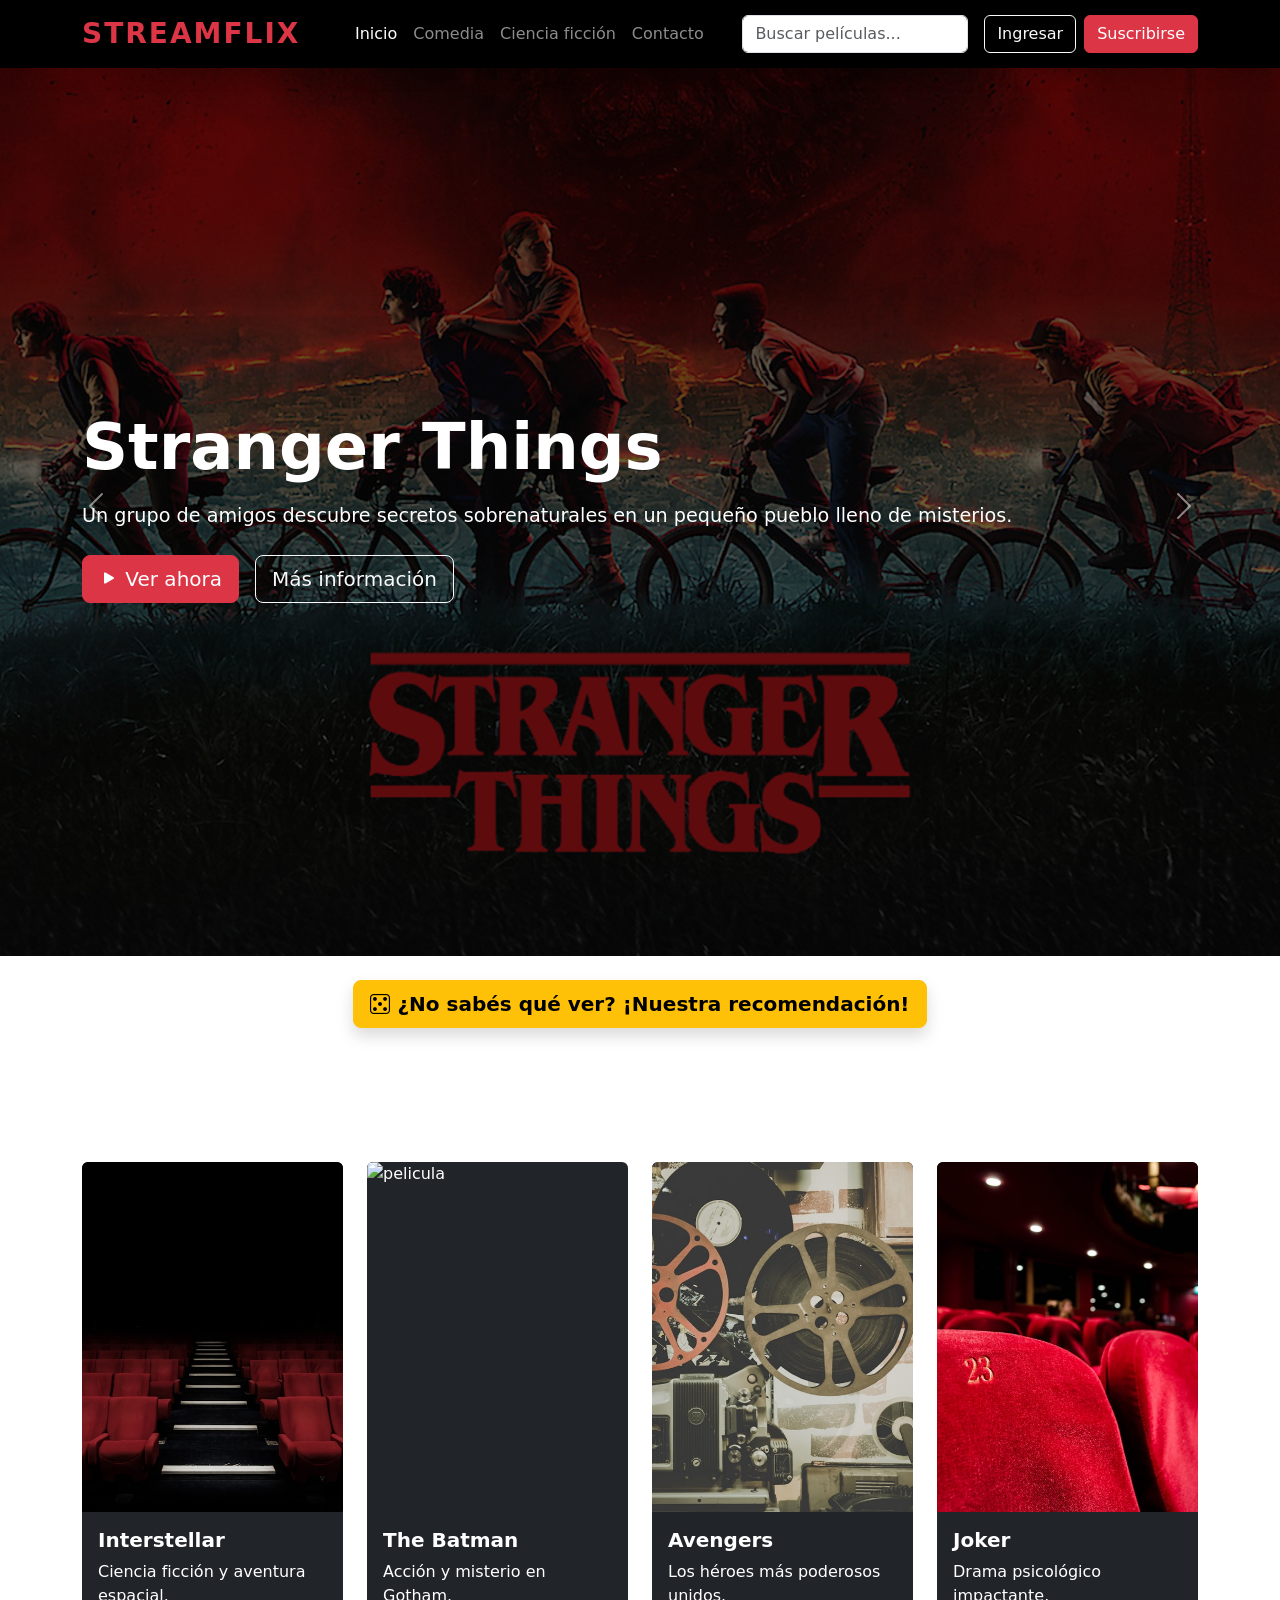
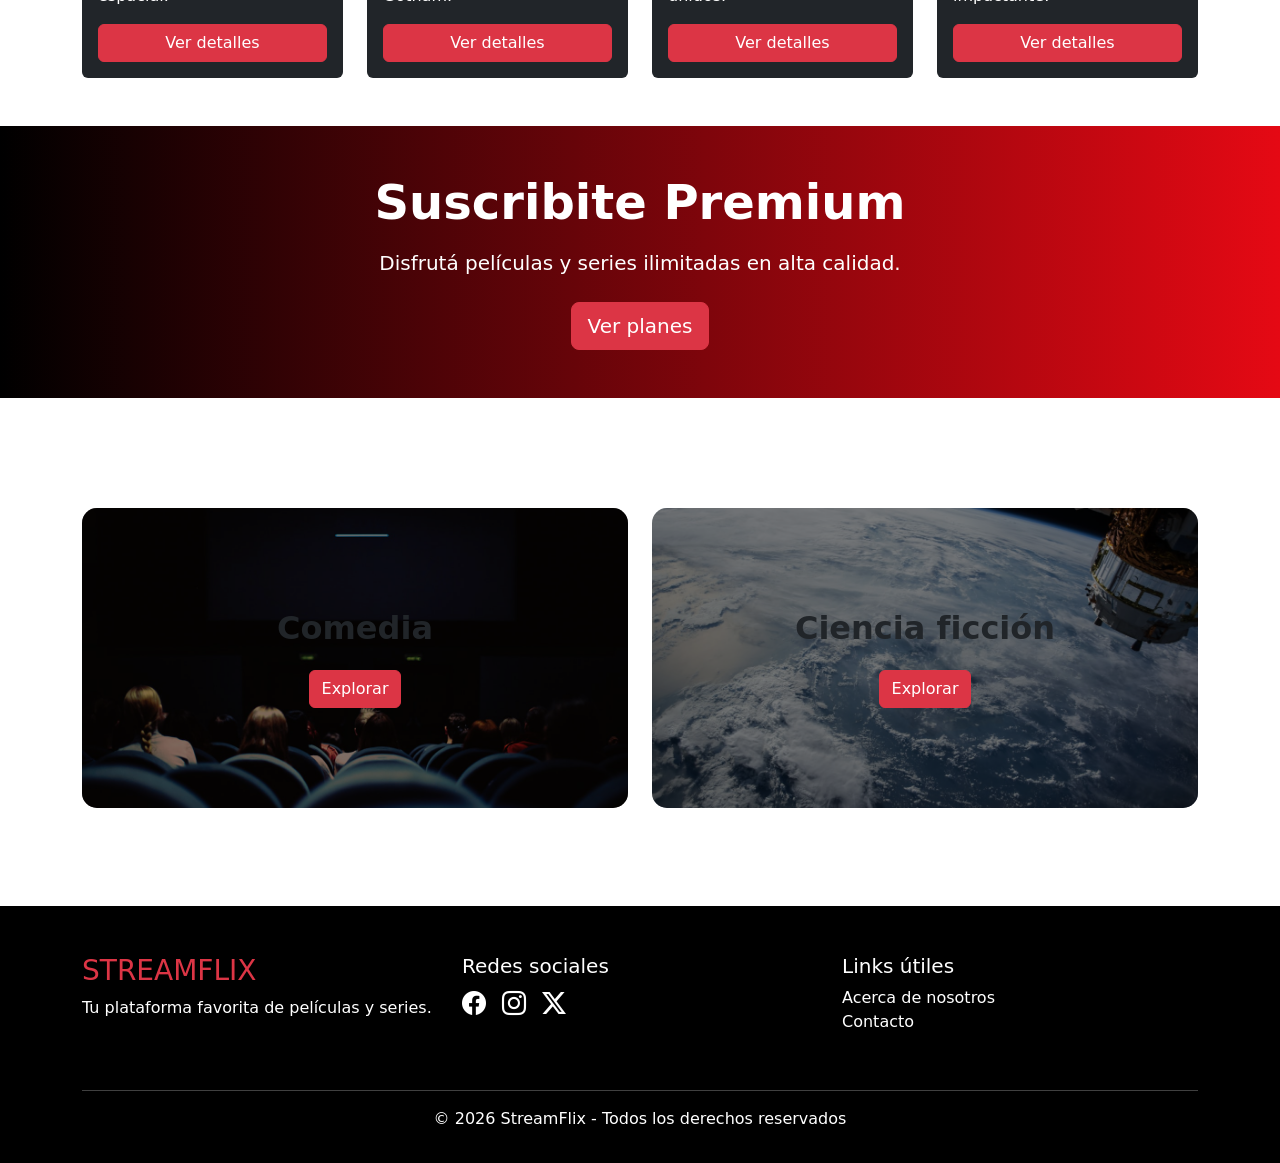
==== commit c3cc1e1c: "Merge branch 'develop' of https://github.com/alvaromiguelcedron-sudo/streaming into navbar-brandon" ====
--- a/index.html
+++ b/index.html
@@ -190,7 +190,11 @@
 
         <div class="card movie-card bg-dark text-white border-0">
 
-          <img src="./asset/Interstellar-card.webp" class="card-img-top" alt="Imagen pelicula interestellar">
+          <img
+            src="./asset/photo-7.jpg"
+            class="card-img-top"
+            alt="pelicula"
+          >
 
           <div class="card-body">
 
@@ -202,13 +206,12 @@
               Ciencia ficción y aventura espacial.
             </p>
 
-            <div class="d-flex justify-content-around">
-                <a href="https://www.youtube.com/watch?v=LYS2O1nl9iM" class="btn btn-danger w-50 mx-2" target="_blank">Ver ahora</a>
-                <button type="button" class="btn btn-danger w-50 mx-2" data-bs-toggle="modal"
-                  data-bs-target="#modalInterstellar">
-                  Detalles
-                </button>
-              </div>
+            <a
+              href="./pages/detalle-pelicula.html"
+              class="btn btn-danger w-100"
+            >
+              Ver detalles
+            </a>
 
           </div>
 
@@ -221,7 +224,11 @@
 
         <div class="card movie-card bg-dark text-white border-0">
 
-          <img src="./asset/Batman-modal.jpg" class="card-img-top" alt="Imagen pelicula Batman">
+          <img
+            src="./asset/photo-1.jpg"
+            class="card-img-top"
+            alt="pelicula"
+          >
 
           <div class="card-body">
 
@@ -233,13 +240,12 @@
               Acción y misterio en Gotham.
             </p>
 
-            <div class="d-flex justify-content-around">
-                <a href="https://www.youtube.com/watch?v=YNl8yV8oPZM" class="btn btn-danger w-50 mx-2" target="_blank">Ver ahora</a>
-                <button type="button" class="btn btn-danger w-50 mx-2" data-bs-toggle="modal"
-                  data-bs-target="#modalBatman">
-                  Detalles
-                </button>
-              </div>
+            <a
+              href="./pages/detalle-pelicula.html"
+              class="btn btn-danger w-100"
+            >
+              Ver detalles
+            </a>
 
           </div>
 
@@ -252,7 +258,11 @@
 
         <div class="card movie-card bg-dark text-white border-0">
 
-          <img src="./asset/avengers-modal.avif" class="card-img-top" alt="Imagen pelicula Avengers">
+          <img
+            src="./asset/photo-6.jpg"
+            class="card-img-top"
+            alt="pelicula"
+          >
 
           <div class="card-body">
 
@@ -264,13 +274,12 @@
               Los héroes más poderosos unidos.
             </p>
 
-            <div class="d-flex justify-content-around">
-                <a href="https://www.youtube.com/watch?v=NzsDtHCdhGc" class="btn btn-danger w-50 mx-2" target="_blank">Ver ahora</a>
-                <button type="button" class="btn btn-danger w-50 mx-2" data-bs-toggle="modal"
-                  data-bs-target="#modalAvengers">
-                  Detalles
-                </button>
-              </div>
+            <a
+              href="./pages/detalle-pelicula.html"
+              class="btn btn-danger w-100"
+            >
+              Ver detalles
+            </a>
 
           </div>
 
@@ -283,7 +292,11 @@
 
         <div class="card movie-card bg-dark text-white border-0">
 
-          <img src="./asset/joker-modal.avif" class="card-img-top" alt="imagen pelicula Joker">
+          <img
+            src="./asset/photo-2.jpg"
+            class="card-img-top"
+            alt="pelicula"
+          >
 
           <div class="card-body">
 
@@ -295,13 +308,12 @@
               Drama psicológico impactante.
             </p>
 
-            <div class="d-flex justify-content-around">
-                <a href="https://www.youtube.com/watch?v=t433PEQGErc" class="btn btn-danger w-50 mx-2" target="_blank">Ver ahora</a>
-                <button type="button" class="btn btn-danger w-50 mx-2" data-bs-toggle="modal"
-                  data-bs-target="#modalJoker">
-                  Detalles
-                </button>
-              </div>
+            <a
+              href="./pages/detalle-pelicula.html"
+              class="btn btn-danger w-100"
+            >
+              Ver detalles
+            </a>
 
           </div>
 
@@ -534,168 +546,6 @@
 
   </footer>
 
-  <!-- Modal CARDS-->
-
-    <!-- MODAL CARD INTERESTELLAR -->
-    <div class="modal fade" id="modalInterstellar" tabindex="-1">
-      <div class="modal-dialog modal-dialog-centered modal-lg">
-
-        <div class="modal-content pelicula-modal pelicula-interstellar">
-
-          <!-- botón cerrar -->
-          <button type="button" class="btn-close btn-close-white cerrar-modal" data-bs-dismiss="modal">
-          </button>
-
-          <!-- overlay oscuro -->
-          <div class="overlay"></div>
-
-          <!-- contenido -->
-          <div class="contenido-modal">
-
-            <h1 class="titulo-pelicula">INTERESTELLAR</h1>
-
-            <div class="tags">
-              <span>2014</span>
-              <span>13+</span>
-              <span>CIENCIA FICCIÓN</span>
-              <span>DRAMA</span>
-            </div>
-
-            <p class="descripcion">
-              En un futuro cercano, la Tierra se vuelve inhabitable debido a la escasez de alimentos y tormentas de polvo. 
-            </p>
-
-
-            <a href="https://www.youtube.com/watch?v=LYS2O1nl9iM" class="btn btn-danger btn-lg" target="_blank">Ver ahora <i class="bi bi-play"></i></a>
-
-          </div>
-
-        </div>
-
-      </div>
-    </div>
-
-    <!-- MODAL CARD BATMAN -->
-
-    <div class="modal fade" id="modalBatman" tabindex="-1">
-      <div class="modal-dialog modal-dialog-centered modal-lg">
-
-        <div class="modal-content pelicula-modal pelicula-batman">
-
-          <!-- botón cerrar -->
-          <button type="button" class="btn-close btn-close-white cerrar-modal" data-bs-dismiss="modal">
-          </button>
-
-          <!-- overlay oscuro -->
-          <div class="overlay"></div>
-
-          <!-- contenido -->
-          <div class="contenido-modal">
-
-            <h1 class="titulo-pelicula">THE BATMAN</h1>
-
-            <div class="tags">
-              <span>2022</span>
-              <span>13+</span>
-              <span>ACCION</span>
-              <span>CRIMEN</span>
-            </div>
-
-            <p class="descripcion">
-              Un asesino serial acecha a la élite de Gotham City dejando un rastro de pistas crípticas. En un perturbador juego psicológico del gato y el ratón, Batman debe sumergirse en los rincones más oscuros de la ciudad para descifrar la mente de un sádico criminal antes de que sea tarde. 
-            </p>
-
-            <a href="https://www.youtube.com/watch?v=YNl8yV8oPZM" class="btn btn-danger btn-lg" target="_blank">Ver ahora <i class="bi bi-play"></i></a>
-
-          </div>
-
-        </div>
-
-      </div>
-    </div>
-
-    <!-- MODAL CARD AVENGERS -->
-
-    <div class="modal fade" id="modalAvengers" tabindex="-1">
-      <div class="modal-dialog modal-dialog-centered modal-lg">
-
-        <div class="modal-content pelicula-modal pelicula-avengers">
-
-          <!-- botón cerrar -->
-          <button type="button" class="btn-close btn-close-white cerrar-modal" data-bs-dismiss="modal">
-          </button>
-
-          <!-- overlay oscuro -->
-          <div class="overlay"></div>
-
-          <!-- contenido -->
-          <div class="contenido-modal">
-
-            <h1 class="titulo-pelicula">AVENGERS</h1>
-
-            <div class="tags">
-              <span>2012</span>
-              <span>13+</span>
-              <span>ACCION</span>
-              <span>AVENTURA</span>
-              <span>CIENCIA FICCION</span>
-            </div>
-
-            <p class="descripcion">
-              Cuando una fuerza enemiga inesperada amenaza la seguridad global, Nick Fury se ve obligado a reunir a los superhéroes más poderosos del planeta para salvar a la Tierra de un desastre inminente. 
-            </p>
-
-            <a href="https://www.youtube.com/watch?v=NzsDtHCdhGc" class="btn btn-danger btn-lg" target="_blank">Ver ahora <i class="bi bi-play"></i></a>
-
-          </div>
-
-        </div>
-
-      </div>
-    </div>
-
-    <!-- MODAL CARD JOKER -->
-
-    <div class="modal fade" id="modalJoker" tabindex="-1">
-      <div class="modal-dialog modal-dialog-centered modal-lg">
-
-        <div class="modal-content pelicula-modal pelicula-joker">
-
-          <!-- botón cerrar -->
-          <button type="button" class="btn-close btn-close-white cerrar-modal" data-bs-dismiss="modal">
-          </button>
-
-          <!-- overlay oscuro -->
-          <div class="overlay"></div>
-
-          <!-- contenido -->
-          <div class="contenido-modal">
-
-            <h1 class="titulo-pelicula">JOKER</h1>
-
-            <div class="tags">
-              <span>2019</span>
-              <span>13+</span>
-              <span>DRAMA PSICOLOGICO</span>
-              <span>SUSPENSO</span>
-              <span>CRIMEN</span>
-            </div>
-
-            <p class="descripcion">
-              Arthur Fleck, un comediante frustrado y marginado por una sociedad indiferente en Gotham City, sufre un doloroso declive psicológico. Su descenso hacia la locura y el nihilismo termina desatando una violenta revolución contracultural y dando origen al icónico agente del caos
-            </p>
-
-            <a href="https://www.youtube.com/watch?v=t433PEQGErc" class="btn btn-danger btn-lg" target="_blank">Ver ahora <i class="bi bi-play"></i></a>
-
-          </div>
-
-        </div>
-
-      </div>
-    </div>
-
-    <!-- FIN MODAL CARDS -->
-
   <!-- Bootstrap JS -->
 
   <script src="https://cdn.jsdelivr.net/npm/bootstrap@5.3.3/dist/js/bootstrap.bundle.min.js"></script>
--- a/css/style.css
+++ b/css/style.css
@@ -100,7 +100,7 @@
   border: none;
   transition: none !important;
   position: relative;
-  z-index: 100;
+  z-index: 10;
 }
 
 .btn-danger:hover{
@@ -302,147 +302,3 @@
 .btn-cerrar:hover {
     color: #e50914;
 }
-
-
-/* Estilos modal cards */
-
-.pelicula-modal {
-  position: relative;
-  height: 550px;
-  border: none;
-  overflow: hidden;
-
-  background-size: cover;
-  background-position: center;
-
-  border-radius: 15px;
-}
-
-/* imágenes de cada modal */
-.pelicula-interstellar {
-  background-image: url("../asset/Interstellar-card.webp");
-}
-
-.pelicula-batman {
-  background-image: url("../asset/Batman-modal.jpg");
-}
-
-.pelicula-avengers {
-  background-image: url("../asset/avengers-modal.avif");
-}
-
-.pelicula-joker {
-  background-image: url("../asset/joker-modal.avif");
-}
-
-/* capa oscura */
-.overlay {
-  position: absolute;
-  inset: 0;
-
-  background: linear-gradient(
-    to right,
-    rgba(0,0,0,0.9) 20%,
-    rgba(0,0,0,0.4) 60%,
-    rgba(0,0,0,0.2)
-  );
-}
-
-/* contenido */
-.contenido-modal {
-  position: absolute;
-  z-index: 2;
-
-  bottom: 60px;
-  left: 30px;
-
-  max-width: 720px;
-
-  color: white;
-}
-
-.titulo-pelicula {
-  font-size: clamp(4rem, 7vw, 6rem);
-  font-weight: bold;
-  margin-bottom: 20px;
-  line-height: 1;
-  white-space: nowrap;
-}
-
-.tags {
-  display: flex;
-  flex-wrap: wrap;
-  gap: 10px;
-  margin-bottom: 20px;
-}
-
-.tags span {
-  background-color: rgba(255,255,255,0.2);
-  padding: 5px 10px;
-  border-radius: 5px;
-}
-
-.descripcion {
-  font-size: 1.1rem;
-  margin-bottom: 25px;
-  max-width: 580px;
-}
-
-/* botón cerrar */
-.cerrar-modal {
-  position: absolute;
-  top: 20px;
-  right: 20px;
-  z-index: 3;
-}
-
-/* responsive modal */
-@media (max-width: 576px) {
-  .modal-dialog {
-    margin: 10px;
-  }
-
-  .pelicula-modal {
-    height: auto;
-    max-height: 90vh;
-    overflow-y: auto;
-    overflow-x: hidden;
-    border-radius: 10px;
-  }
-
-  .overlay {
-    background: linear-gradient(
-      to bottom,
-      rgba(0,0,0,0.55),
-      rgba(0,0,0,0.9)
-    );
-  }
-
-  .contenido-modal {
-    position: relative;
-    bottom: auto;
-    left: auto;
-
-    max-width: 100%;
-    padding: 90px 20px 30px;
-  }
-
-  .titulo-pelicula {
-    font-size: clamp(2.2rem, 13vw, 3.4rem);
-    white-space: normal;
-    word-break: break-word;
-  }
-
-  .tags {
-    gap: 6px;
-  }
-
-  .tags span {
-    font-size: 0.8rem;
-  }
-
-  .descripcion {
-    max-width: 100%;
-    font-size: 0.95rem;
-  }
-}
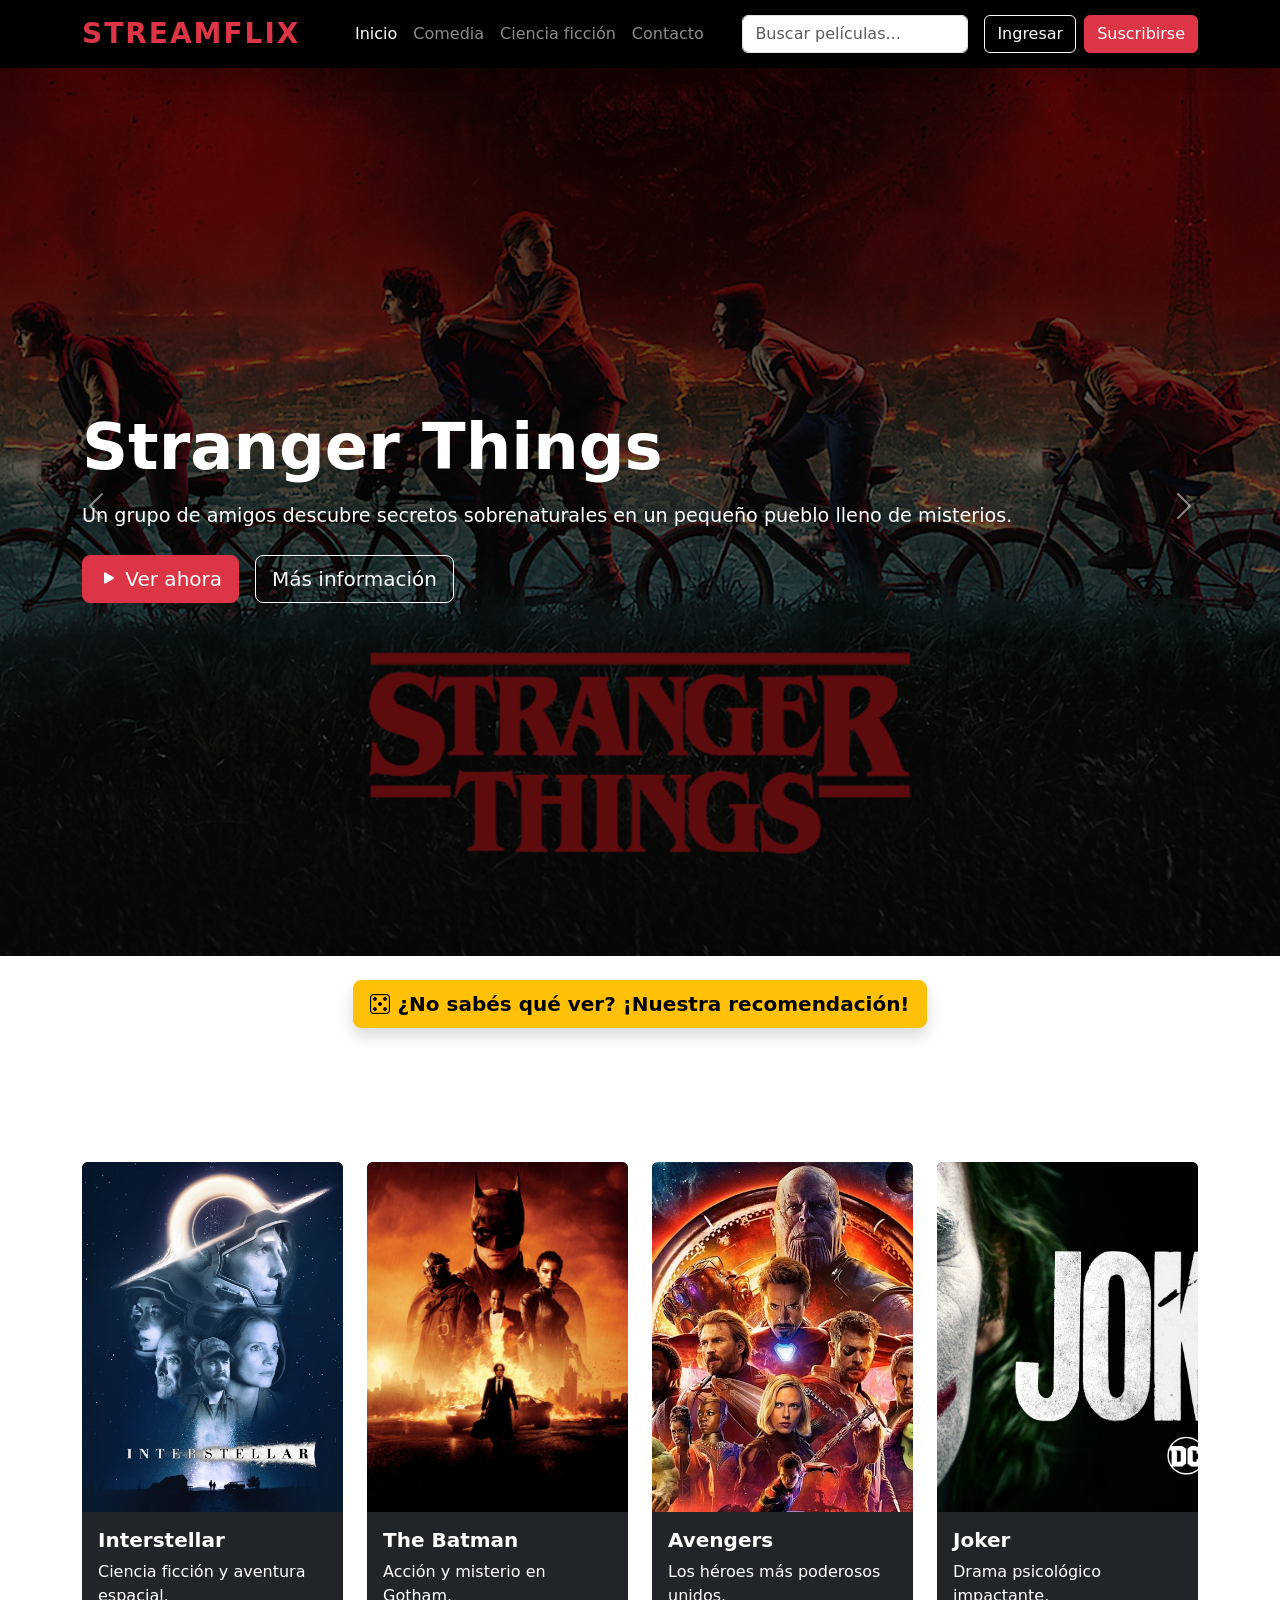
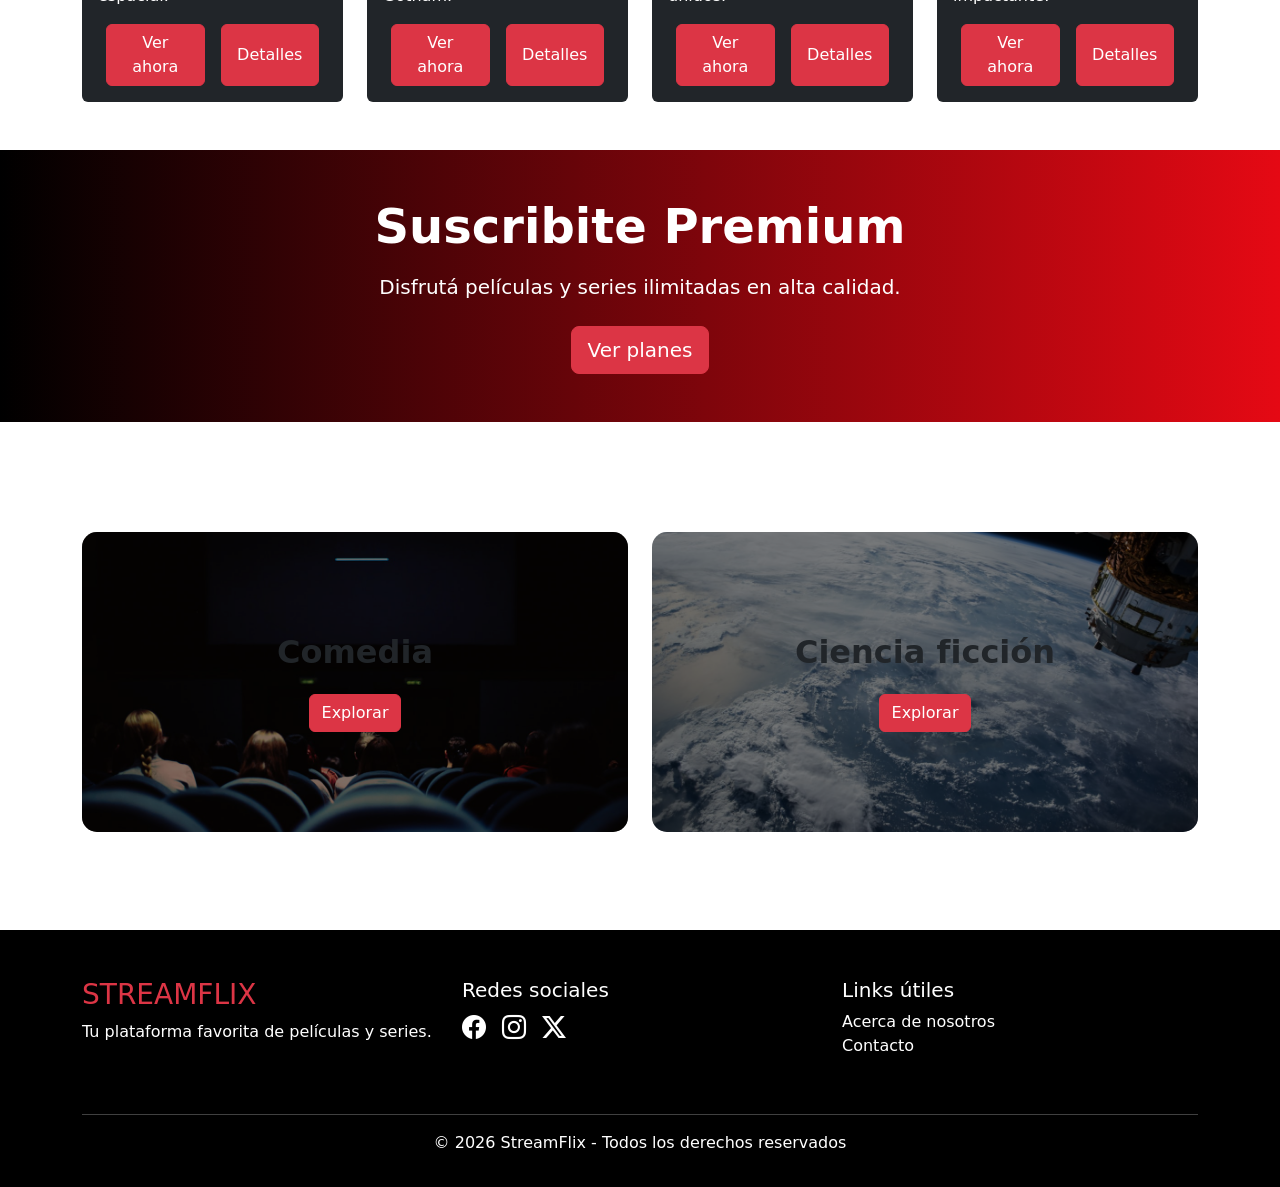
==== commit e2a0e0c5: "Merge pull request #4 from alvaromiguelcedron-sudo/modalcards finalizado modal de las cards" ====
--- a/index.html
+++ b/index.html
@@ -190,11 +190,7 @@
 
         <div class="card movie-card bg-dark text-white border-0">
 
-          <img
-            src="./asset/photo-7.jpg"
-            class="card-img-top"
-            alt="pelicula"
-          >
+          <img src="./asset/Interstellar-card.webp" class="card-img-top" alt="Imagen pelicula interestellar">
 
           <div class="card-body">
 
@@ -206,12 +202,13 @@
               Ciencia ficción y aventura espacial.
             </p>
 
-            <a
-              href="./pages/detalle-pelicula.html"
-              class="btn btn-danger w-100"
-            >
-              Ver detalles
-            </a>
+            <div class="d-flex justify-content-around">
+                <a href="https://www.youtube.com/watch?v=LYS2O1nl9iM" class="btn btn-danger w-50 mx-2" target="_blank">Ver ahora</a>
+                <button type="button" class="btn btn-danger w-50 mx-2" data-bs-toggle="modal"
+                  data-bs-target="#modalInterstellar">
+                  Detalles
+                </button>
+              </div>
 
           </div>
 
@@ -224,11 +221,7 @@
 
         <div class="card movie-card bg-dark text-white border-0">
 
-          <img
-            src="./asset/photo-1.jpg"
-            class="card-img-top"
-            alt="pelicula"
-          >
+          <img src="./asset/Batman-modal.jpg" class="card-img-top" alt="Imagen pelicula Batman">
 
           <div class="card-body">
 
@@ -240,12 +233,13 @@
               Acción y misterio en Gotham.
             </p>
 
-            <a
-              href="./pages/detalle-pelicula.html"
-              class="btn btn-danger w-100"
-            >
-              Ver detalles
-            </a>
+            <div class="d-flex justify-content-around">
+                <a href="https://www.youtube.com/watch?v=YNl8yV8oPZM" class="btn btn-danger w-50 mx-2" target="_blank">Ver ahora</a>
+                <button type="button" class="btn btn-danger w-50 mx-2" data-bs-toggle="modal"
+                  data-bs-target="#modalBatman">
+                  Detalles
+                </button>
+              </div>
 
           </div>
 
@@ -258,11 +252,7 @@
 
         <div class="card movie-card bg-dark text-white border-0">
 
-          <img
-            src="./asset/photo-6.jpg"
-            class="card-img-top"
-            alt="pelicula"
-          >
+          <img src="./asset/avengers-modal.avif" class="card-img-top" alt="Imagen pelicula Avengers">
 
           <div class="card-body">
 
@@ -274,12 +264,13 @@
               Los héroes más poderosos unidos.
             </p>
 
-            <a
-              href="./pages/detalle-pelicula.html"
-              class="btn btn-danger w-100"
-            >
-              Ver detalles
-            </a>
+            <div class="d-flex justify-content-around">
+                <a href="https://www.youtube.com/watch?v=NzsDtHCdhGc" class="btn btn-danger w-50 mx-2" target="_blank">Ver ahora</a>
+                <button type="button" class="btn btn-danger w-50 mx-2" data-bs-toggle="modal"
+                  data-bs-target="#modalAvengers">
+                  Detalles
+                </button>
+              </div>
 
           </div>
 
@@ -292,11 +283,7 @@
 
         <div class="card movie-card bg-dark text-white border-0">
 
-          <img
-            src="./asset/photo-2.jpg"
-            class="card-img-top"
-            alt="pelicula"
-          >
+          <img src="./asset/joker-modal.avif" class="card-img-top" alt="imagen pelicula Joker">
 
           <div class="card-body">
 
@@ -308,12 +295,13 @@
               Drama psicológico impactante.
             </p>
 
-            <a
-              href="./pages/detalle-pelicula.html"
-              class="btn btn-danger w-100"
-            >
-              Ver detalles
-            </a>
+            <div class="d-flex justify-content-around">
+                <a href="https://www.youtube.com/watch?v=t433PEQGErc" class="btn btn-danger w-50 mx-2" target="_blank">Ver ahora</a>
+                <button type="button" class="btn btn-danger w-50 mx-2" data-bs-toggle="modal"
+                  data-bs-target="#modalJoker">
+                  Detalles
+                </button>
+              </div>
 
           </div>
 
@@ -546,6 +534,168 @@
 
   </footer>
 
+  <!-- Modal CARDS-->
+
+    <!-- MODAL CARD INTERESTELLAR -->
+    <div class="modal fade" id="modalInterstellar" tabindex="-1">
+      <div class="modal-dialog modal-dialog-centered modal-lg">
+
+        <div class="modal-content pelicula-modal pelicula-interstellar">
+
+          <!-- botón cerrar -->
+          <button type="button" class="btn-close btn-close-white cerrar-modal" data-bs-dismiss="modal">
+          </button>
+
+          <!-- overlay oscuro -->
+          <div class="overlay"></div>
+
+          <!-- contenido -->
+          <div class="contenido-modal">
+
+            <h1 class="titulo-pelicula">INTERESTELLAR</h1>
+
+            <div class="tags">
+              <span>2014</span>
+              <span>13+</span>
+              <span>CIENCIA FICCIÓN</span>
+              <span>DRAMA</span>
+            </div>
+
+            <p class="descripcion">
+              En un futuro cercano, la Tierra se vuelve inhabitable debido a la escasez de alimentos y tormentas de polvo. 
+            </p>
+
+
+            <a href="https://www.youtube.com/watch?v=LYS2O1nl9iM" class="btn btn-danger btn-lg" target="_blank">Ver ahora <i class="bi bi-play"></i></a>
+
+          </div>
+
+        </div>
+
+      </div>
+    </div>
+
+    <!-- MODAL CARD BATMAN -->
+
+    <div class="modal fade" id="modalBatman" tabindex="-1">
+      <div class="modal-dialog modal-dialog-centered modal-lg">
+
+        <div class="modal-content pelicula-modal pelicula-batman">
+
+          <!-- botón cerrar -->
+          <button type="button" class="btn-close btn-close-white cerrar-modal" data-bs-dismiss="modal">
+          </button>
+
+          <!-- overlay oscuro -->
+          <div class="overlay"></div>
+
+          <!-- contenido -->
+          <div class="contenido-modal">
+
+            <h1 class="titulo-pelicula">THE BATMAN</h1>
+
+            <div class="tags">
+              <span>2022</span>
+              <span>13+</span>
+              <span>ACCION</span>
+              <span>CRIMEN</span>
+            </div>
+
+            <p class="descripcion">
+              Un asesino serial acecha a la élite de Gotham City dejando un rastro de pistas crípticas. En un perturbador juego psicológico del gato y el ratón, Batman debe sumergirse en los rincones más oscuros de la ciudad para descifrar la mente de un sádico criminal antes de que sea tarde. 
+            </p>
+
+            <a href="https://www.youtube.com/watch?v=YNl8yV8oPZM" class="btn btn-danger btn-lg" target="_blank">Ver ahora <i class="bi bi-play"></i></a>
+
+          </div>
+
+        </div>
+
+      </div>
+    </div>
+
+    <!-- MODAL CARD AVENGERS -->
+
+    <div class="modal fade" id="modalAvengers" tabindex="-1">
+      <div class="modal-dialog modal-dialog-centered modal-lg">
+
+        <div class="modal-content pelicula-modal pelicula-avengers">
+
+          <!-- botón cerrar -->
+          <button type="button" class="btn-close btn-close-white cerrar-modal" data-bs-dismiss="modal">
+          </button>
+
+          <!-- overlay oscuro -->
+          <div class="overlay"></div>
+
+          <!-- contenido -->
+          <div class="contenido-modal">
+
+            <h1 class="titulo-pelicula">AVENGERS</h1>
+
+            <div class="tags">
+              <span>2012</span>
+              <span>13+</span>
+              <span>ACCION</span>
+              <span>AVENTURA</span>
+              <span>CIENCIA FICCION</span>
+            </div>
+
+            <p class="descripcion">
+              Cuando una fuerza enemiga inesperada amenaza la seguridad global, Nick Fury se ve obligado a reunir a los superhéroes más poderosos del planeta para salvar a la Tierra de un desastre inminente. 
+            </p>
+
+            <a href="https://www.youtube.com/watch?v=NzsDtHCdhGc" class="btn btn-danger btn-lg" target="_blank">Ver ahora <i class="bi bi-play"></i></a>
+
+          </div>
+
+        </div>
+
+      </div>
+    </div>
+
+    <!-- MODAL CARD JOKER -->
+
+    <div class="modal fade" id="modalJoker" tabindex="-1">
+      <div class="modal-dialog modal-dialog-centered modal-lg">
+
+        <div class="modal-content pelicula-modal pelicula-joker">
+
+          <!-- botón cerrar -->
+          <button type="button" class="btn-close btn-close-white cerrar-modal" data-bs-dismiss="modal">
+          </button>
+
+          <!-- overlay oscuro -->
+          <div class="overlay"></div>
+
+          <!-- contenido -->
+          <div class="contenido-modal">
+
+            <h1 class="titulo-pelicula">JOKER</h1>
+
+            <div class="tags">
+              <span>2019</span>
+              <span>13+</span>
+              <span>DRAMA PSICOLOGICO</span>
+              <span>SUSPENSO</span>
+              <span>CRIMEN</span>
+            </div>
+
+            <p class="descripcion">
+              Arthur Fleck, un comediante frustrado y marginado por una sociedad indiferente en Gotham City, sufre un doloroso declive psicológico. Su descenso hacia la locura y el nihilismo termina desatando una violenta revolución contracultural y dando origen al icónico agente del caos
+            </p>
+
+            <a href="https://www.youtube.com/watch?v=t433PEQGErc" class="btn btn-danger btn-lg" target="_blank">Ver ahora <i class="bi bi-play"></i></a>
+
+          </div>
+
+        </div>
+
+      </div>
+    </div>
+
+    <!-- FIN MODAL CARDS -->
+
   <!-- Bootstrap JS -->
 
   <script src="https://cdn.jsdelivr.net/npm/bootstrap@5.3.3/dist/js/bootstrap.bundle.min.js"></script>
--- a/css/style.css
+++ b/css/style.css
@@ -100,7 +100,7 @@
   border: none;
   transition: none !important;
   position: relative;
-  z-index: 10;
+  z-index: 100;
 }
 
 .btn-danger:hover{
@@ -302,3 +302,147 @@
 .btn-cerrar:hover {
     color: #e50914;
 }
+
+
+/* Estilos modal cards */
+
+.pelicula-modal {
+  position: relative;
+  height: 550px;
+  border: none;
+  overflow: hidden;
+
+  background-size: cover;
+  background-position: center;
+
+  border-radius: 15px;
+}
+
+/* imágenes de cada modal */
+.pelicula-interstellar {
+  background-image: url("../asset/Interstellar-card.webp");
+}
+
+.pelicula-batman {
+  background-image: url("../asset/Batman-modal.jpg");
+}
+
+.pelicula-avengers {
+  background-image: url("../asset/avengers-modal.avif");
+}
+
+.pelicula-joker {
+  background-image: url("../asset/joker-modal.avif");
+}
+
+/* capa oscura */
+.overlay {
+  position: absolute;
+  inset: 0;
+
+  background: linear-gradient(
+    to right,
+    rgba(0,0,0,0.9) 20%,
+    rgba(0,0,0,0.4) 60%,
+    rgba(0,0,0,0.2)
+  );
+}
+
+/* contenido */
+.contenido-modal {
+  position: absolute;
+  z-index: 2;
+
+  bottom: 60px;
+  left: 30px;
+
+  max-width: 720px;
+
+  color: white;
+}
+
+.titulo-pelicula {
+  font-size: clamp(4rem, 7vw, 6rem);
+  font-weight: bold;
+  margin-bottom: 20px;
+  line-height: 1;
+  white-space: nowrap;
+}
+
+.tags {
+  display: flex;
+  flex-wrap: wrap;
+  gap: 10px;
+  margin-bottom: 20px;
+}
+
+.tags span {
+  background-color: rgba(255,255,255,0.2);
+  padding: 5px 10px;
+  border-radius: 5px;
+}
+
+.descripcion {
+  font-size: 1.1rem;
+  margin-bottom: 25px;
+  max-width: 580px;
+}
+
+/* botón cerrar */
+.cerrar-modal {
+  position: absolute;
+  top: 20px;
+  right: 20px;
+  z-index: 3;
+}
+
+/* responsive modal */
+@media (max-width: 576px) {
+  .modal-dialog {
+    margin: 10px;
+  }
+
+  .pelicula-modal {
+    height: auto;
+    max-height: 90vh;
+    overflow-y: auto;
+    overflow-x: hidden;
+    border-radius: 10px;
+  }
+
+  .overlay {
+    background: linear-gradient(
+      to bottom,
+      rgba(0,0,0,0.55),
+      rgba(0,0,0,0.9)
+    );
+  }
+
+  .contenido-modal {
+    position: relative;
+    bottom: auto;
+    left: auto;
+
+    max-width: 100%;
+    padding: 90px 20px 30px;
+  }
+
+  .titulo-pelicula {
+    font-size: clamp(2.2rem, 13vw, 3.4rem);
+    white-space: normal;
+    word-break: break-word;
+  }
+
+  .tags {
+    gap: 6px;
+  }
+
+  .tags span {
+    font-size: 0.8rem;
+  }
+
+  .descripcion {
+    max-width: 100%;
+    font-size: 0.95rem;
+  }
+}
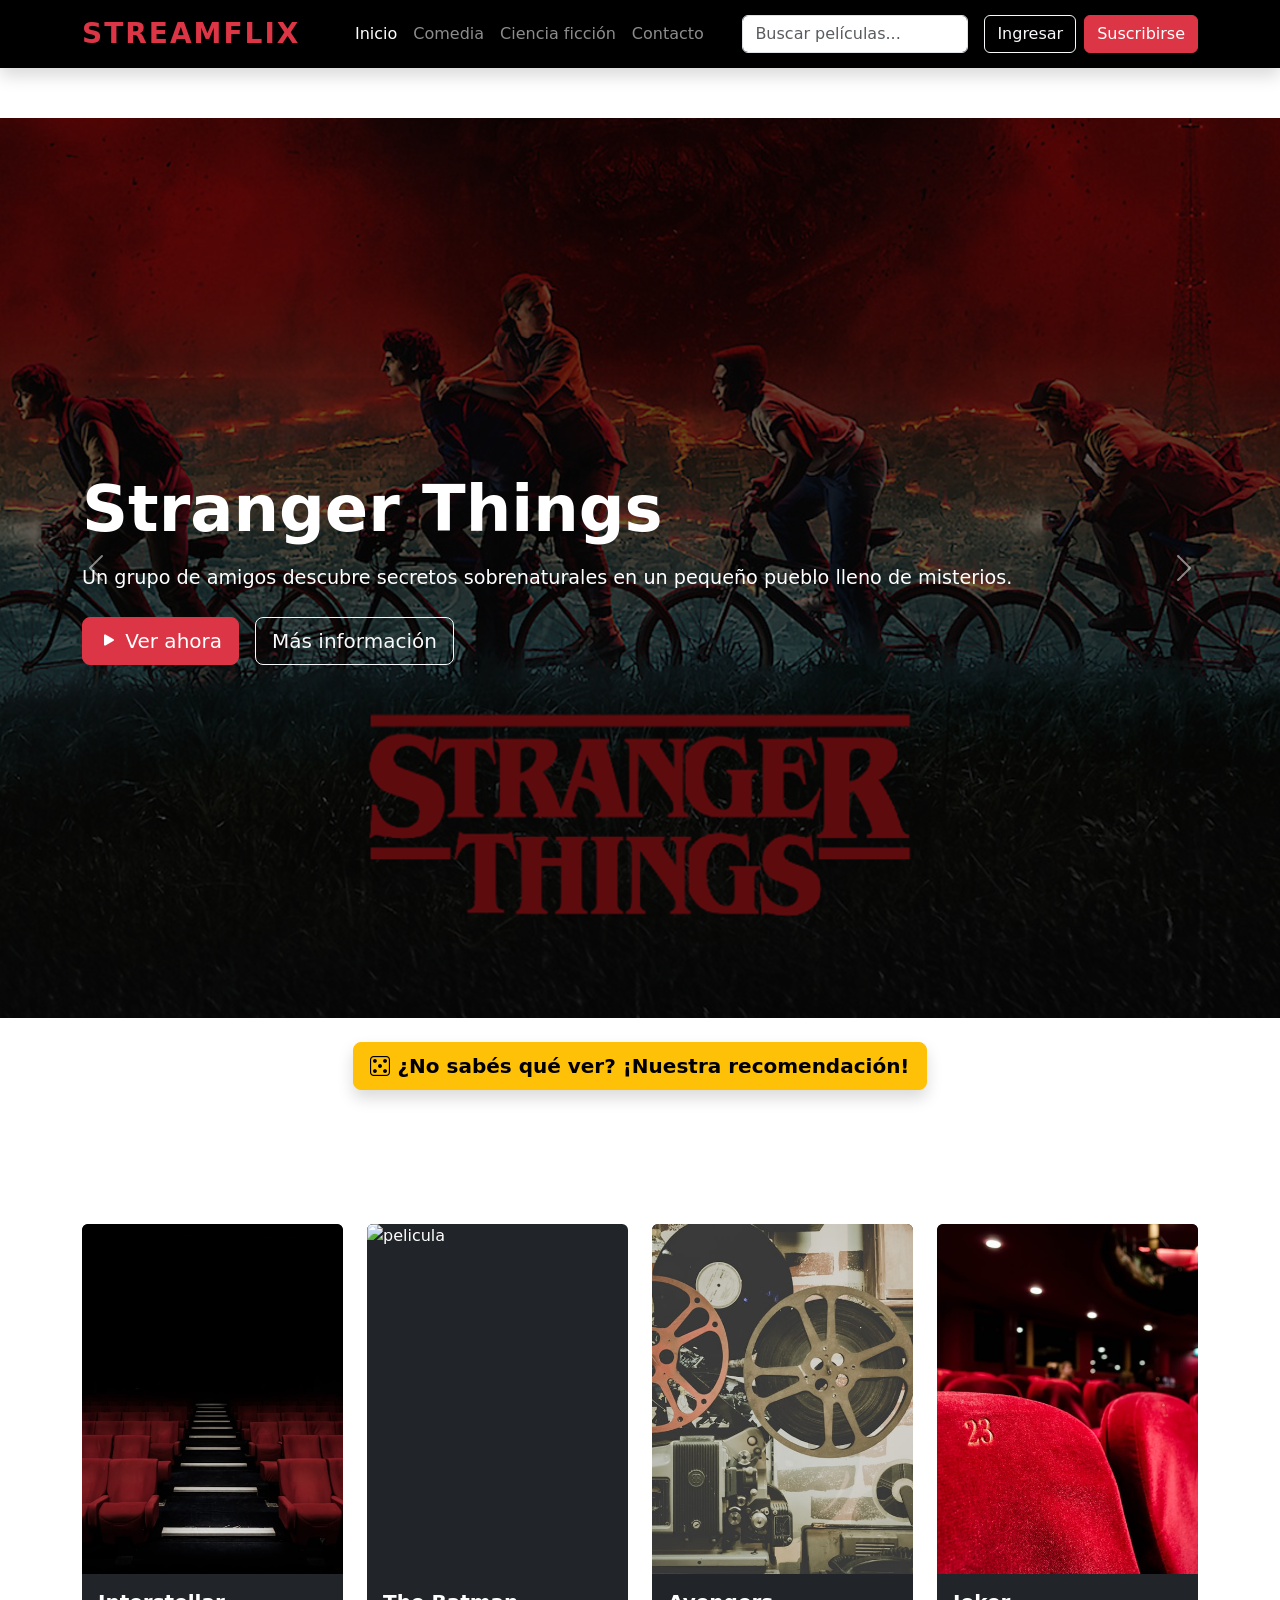
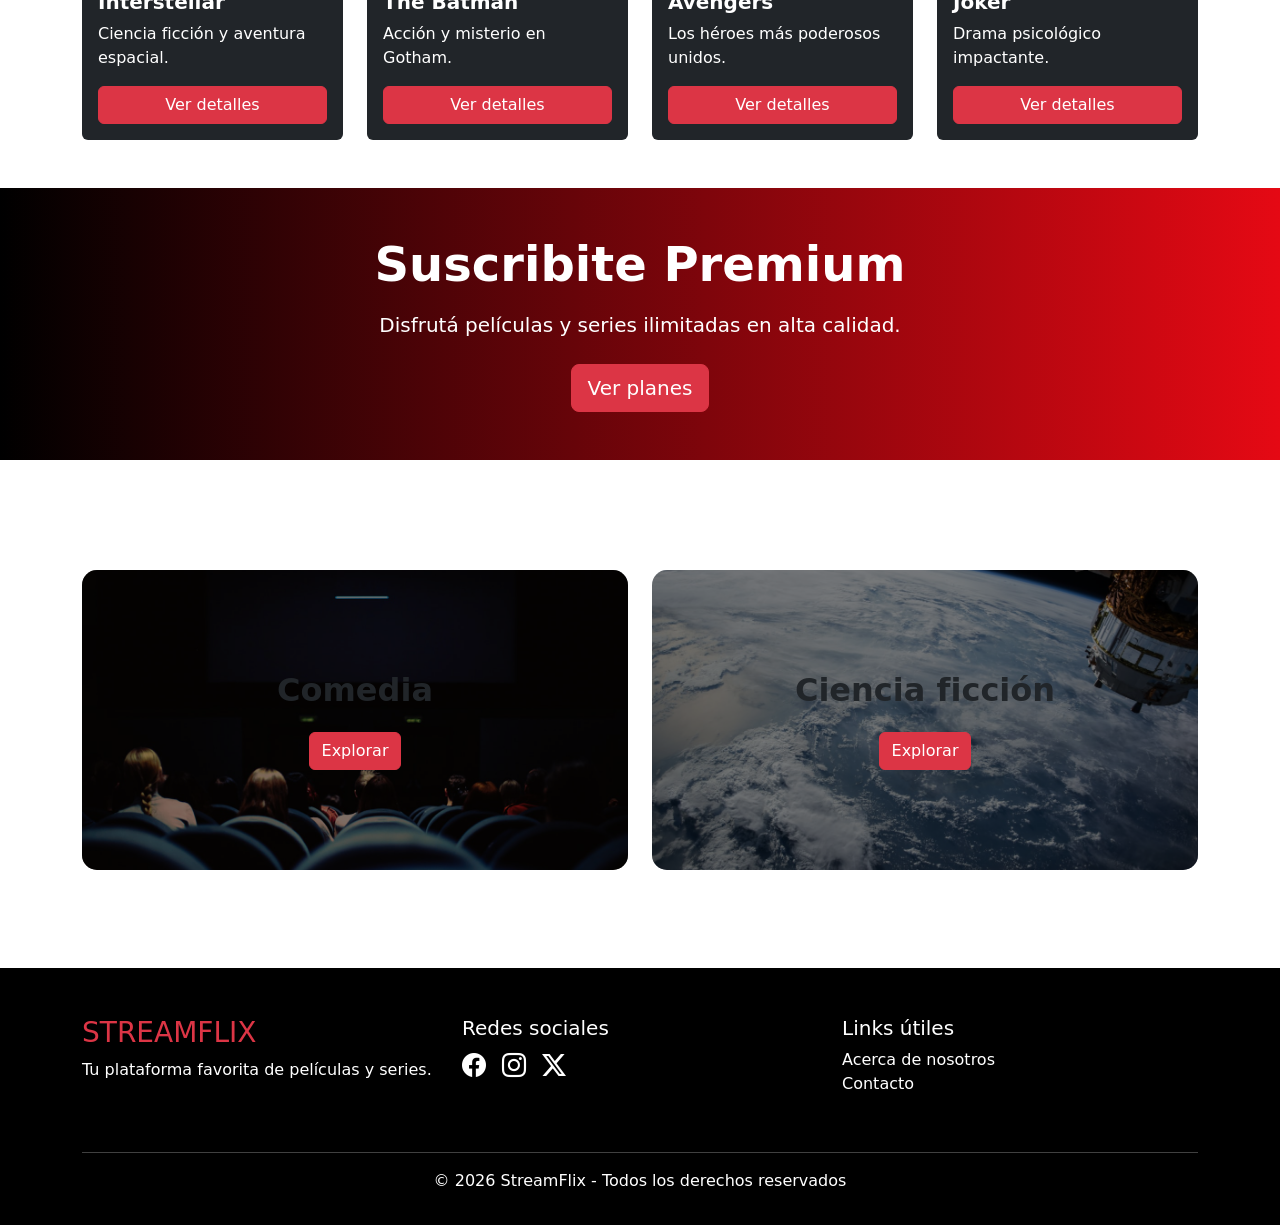
==== commit cd3d2094: "agregue boton volver al inicio en suscripciones" ====
--- a/index.html
+++ b/index.html
@@ -20,7 +20,7 @@
     href="https://cdn.jsdelivr.net/npm/bootstrap-icons@1.11.3/font/bootstrap-icons.min.css"
   >
 
-  <!-- CSS -->
+  
  
 </head>
 
@@ -111,6 +111,12 @@
   </nav>
 </header>
 <main>
+  
+  <div class="container mt-4">
+  <a href="../index.html" class="btn btn-danger">
+    <i class="bi bi-arrow-left"></i> Volver al inicio
+  </a>
+</div>
   <div id="heroCarousel" class="carousel slide carousel-fade" data-bs-ride="carousel">
     
     <div class="carousel-inner">
@@ -190,7 +196,11 @@
 
         <div class="card movie-card bg-dark text-white border-0">
 
-          <img src="./asset/Interstellar-card.webp" class="card-img-top" alt="Imagen pelicula interestellar">
+          <img
+            src="./asset/photo-7.jpg"
+            class="card-img-top"
+            alt="pelicula"
+          >
 
           <div class="card-body">
 
@@ -202,13 +212,12 @@
               Ciencia ficción y aventura espacial.
             </p>
 
-            <div class="d-flex justify-content-around">
-                <a href="https://www.youtube.com/watch?v=LYS2O1nl9iM" class="btn btn-danger w-50 mx-2" target="_blank">Ver ahora</a>
-                <button type="button" class="btn btn-danger w-50 mx-2" data-bs-toggle="modal"
-                  data-bs-target="#modalInterstellar">
-                  Detalles
-                </button>
-              </div>
+            <a
+              href="./pages/detalle-pelicula.html"
+              class="btn btn-danger w-100"
+            >
+              Ver detalles
+            </a>
 
           </div>
 
@@ -221,7 +230,11 @@
 
         <div class="card movie-card bg-dark text-white border-0">
 
-          <img src="./asset/Batman-modal.jpg" class="card-img-top" alt="Imagen pelicula Batman">
+          <img
+            src="./asset/photo-1.jpg"
+            class="card-img-top"
+            alt="pelicula"
+          >
 
           <div class="card-body">
 
@@ -233,13 +246,12 @@
               Acción y misterio en Gotham.
             </p>
 
-            <div class="d-flex justify-content-around">
-                <a href="https://www.youtube.com/watch?v=YNl8yV8oPZM" class="btn btn-danger w-50 mx-2" target="_blank">Ver ahora</a>
-                <button type="button" class="btn btn-danger w-50 mx-2" data-bs-toggle="modal"
-                  data-bs-target="#modalBatman">
-                  Detalles
-                </button>
-              </div>
+            <a
+              href="./pages/detalle-pelicula.html"
+              class="btn btn-danger w-100"
+            >
+              Ver detalles
+            </a>
 
           </div>
 
@@ -252,7 +264,11 @@
 
         <div class="card movie-card bg-dark text-white border-0">
 
-          <img src="./asset/avengers-modal.avif" class="card-img-top" alt="Imagen pelicula Avengers">
+          <img
+            src="./asset/photo-6.jpg"
+            class="card-img-top"
+            alt="pelicula"
+          >
 
           <div class="card-body">
 
@@ -264,13 +280,12 @@
               Los héroes más poderosos unidos.
             </p>
 
-            <div class="d-flex justify-content-around">
-                <a href="https://www.youtube.com/watch?v=NzsDtHCdhGc" class="btn btn-danger w-50 mx-2" target="_blank">Ver ahora</a>
-                <button type="button" class="btn btn-danger w-50 mx-2" data-bs-toggle="modal"
-                  data-bs-target="#modalAvengers">
-                  Detalles
-                </button>
-              </div>
+            <a
+              href="./pages/detalle-pelicula.html"
+              class="btn btn-danger w-100"
+            >
+              Ver detalles
+            </a>
 
           </div>
 
@@ -283,7 +298,11 @@
 
         <div class="card movie-card bg-dark text-white border-0">
 
-          <img src="./asset/joker-modal.avif" class="card-img-top" alt="imagen pelicula Joker">
+          <img
+            src="./asset/photo-2.jpg"
+            class="card-img-top"
+            alt="pelicula"
+          >
 
           <div class="card-body">
 
@@ -295,13 +314,12 @@
               Drama psicológico impactante.
             </p>
 
-            <div class="d-flex justify-content-around">
-                <a href="https://www.youtube.com/watch?v=t433PEQGErc" class="btn btn-danger w-50 mx-2" target="_blank">Ver ahora</a>
-                <button type="button" class="btn btn-danger w-50 mx-2" data-bs-toggle="modal"
-                  data-bs-target="#modalJoker">
-                  Detalles
-                </button>
-              </div>
+            <a
+              href="./pages/detalle-pelicula.html"
+              class="btn btn-danger w-100"
+            >
+              Ver detalles
+            </a>
 
           </div>
 
@@ -445,7 +463,9 @@
     </div>
 </div>
 </main>
+
   <!-- ================= FOOTER ================= -->
+
 
   <footer class="bg-black text-white pt-5 pb-3">
 
@@ -534,168 +554,6 @@
 
   </footer>
 
-  <!-- Modal CARDS-->
-
-    <!-- MODAL CARD INTERESTELLAR -->
-    <div class="modal fade" id="modalInterstellar" tabindex="-1">
-      <div class="modal-dialog modal-dialog-centered modal-lg">
-
-        <div class="modal-content pelicula-modal pelicula-interstellar">
-
-          <!-- botón cerrar -->
-          <button type="button" class="btn-close btn-close-white cerrar-modal" data-bs-dismiss="modal">
-          </button>
-
-          <!-- overlay oscuro -->
-          <div class="overlay"></div>
-
-          <!-- contenido -->
-          <div class="contenido-modal">
-
-            <h1 class="titulo-pelicula">INTERESTELLAR</h1>
-
-            <div class="tags">
-              <span>2014</span>
-              <span>13+</span>
-              <span>CIENCIA FICCIÓN</span>
-              <span>DRAMA</span>
-            </div>
-
-            <p class="descripcion">
-              En un futuro cercano, la Tierra se vuelve inhabitable debido a la escasez de alimentos y tormentas de polvo. 
-            </p>
-
-
-            <a href="https://www.youtube.com/watch?v=LYS2O1nl9iM" class="btn btn-danger btn-lg" target="_blank">Ver ahora <i class="bi bi-play"></i></a>
-
-          </div>
-
-        </div>
-
-      </div>
-    </div>
-
-    <!-- MODAL CARD BATMAN -->
-
-    <div class="modal fade" id="modalBatman" tabindex="-1">
-      <div class="modal-dialog modal-dialog-centered modal-lg">
-
-        <div class="modal-content pelicula-modal pelicula-batman">
-
-          <!-- botón cerrar -->
-          <button type="button" class="btn-close btn-close-white cerrar-modal" data-bs-dismiss="modal">
-          </button>
-
-          <!-- overlay oscuro -->
-          <div class="overlay"></div>
-
-          <!-- contenido -->
-          <div class="contenido-modal">
-
-            <h1 class="titulo-pelicula">THE BATMAN</h1>
-
-            <div class="tags">
-              <span>2022</span>
-              <span>13+</span>
-              <span>ACCION</span>
-              <span>CRIMEN</span>
-            </div>
-
-            <p class="descripcion">
-              Un asesino serial acecha a la élite de Gotham City dejando un rastro de pistas crípticas. En un perturbador juego psicológico del gato y el ratón, Batman debe sumergirse en los rincones más oscuros de la ciudad para descifrar la mente de un sádico criminal antes de que sea tarde. 
-            </p>
-
-            <a href="https://www.youtube.com/watch?v=YNl8yV8oPZM" class="btn btn-danger btn-lg" target="_blank">Ver ahora <i class="bi bi-play"></i></a>
-
-          </div>
-
-        </div>
-
-      </div>
-    </div>
-
-    <!-- MODAL CARD AVENGERS -->
-
-    <div class="modal fade" id="modalAvengers" tabindex="-1">
-      <div class="modal-dialog modal-dialog-centered modal-lg">
-
-        <div class="modal-content pelicula-modal pelicula-avengers">
-
-          <!-- botón cerrar -->
-          <button type="button" class="btn-close btn-close-white cerrar-modal" data-bs-dismiss="modal">
-          </button>
-
-          <!-- overlay oscuro -->
-          <div class="overlay"></div>
-
-          <!-- contenido -->
-          <div class="contenido-modal">
-
-            <h1 class="titulo-pelicula">AVENGERS</h1>
-
-            <div class="tags">
-              <span>2012</span>
-              <span>13+</span>
-              <span>ACCION</span>
-              <span>AVENTURA</span>
-              <span>CIENCIA FICCION</span>
-            </div>
-
-            <p class="descripcion">
-              Cuando una fuerza enemiga inesperada amenaza la seguridad global, Nick Fury se ve obligado a reunir a los superhéroes más poderosos del planeta para salvar a la Tierra de un desastre inminente. 
-            </p>
-
-            <a href="https://www.youtube.com/watch?v=NzsDtHCdhGc" class="btn btn-danger btn-lg" target="_blank">Ver ahora <i class="bi bi-play"></i></a>
-
-          </div>
-
-        </div>
-
-      </div>
-    </div>
-
-    <!-- MODAL CARD JOKER -->
-
-    <div class="modal fade" id="modalJoker" tabindex="-1">
-      <div class="modal-dialog modal-dialog-centered modal-lg">
-
-        <div class="modal-content pelicula-modal pelicula-joker">
-
-          <!-- botón cerrar -->
-          <button type="button" class="btn-close btn-close-white cerrar-modal" data-bs-dismiss="modal">
-          </button>
-
-          <!-- overlay oscuro -->
-          <div class="overlay"></div>
-
-          <!-- contenido -->
-          <div class="contenido-modal">
-
-            <h1 class="titulo-pelicula">JOKER</h1>
-
-            <div class="tags">
-              <span>2019</span>
-              <span>13+</span>
-              <span>DRAMA PSICOLOGICO</span>
-              <span>SUSPENSO</span>
-              <span>CRIMEN</span>
-            </div>
-
-            <p class="descripcion">
-              Arthur Fleck, un comediante frustrado y marginado por una sociedad indiferente en Gotham City, sufre un doloroso declive psicológico. Su descenso hacia la locura y el nihilismo termina desatando una violenta revolución contracultural y dando origen al icónico agente del caos
-            </p>
-
-            <a href="https://www.youtube.com/watch?v=t433PEQGErc" class="btn btn-danger btn-lg" target="_blank">Ver ahora <i class="bi bi-play"></i></a>
-
-          </div>
-
-        </div>
-
-      </div>
-    </div>
-
-    <!-- FIN MODAL CARDS -->
-
   <!-- Bootstrap JS -->
 
   <script src="https://cdn.jsdelivr.net/npm/bootstrap@5.3.3/dist/js/bootstrap.bundle.min.js"></script>
